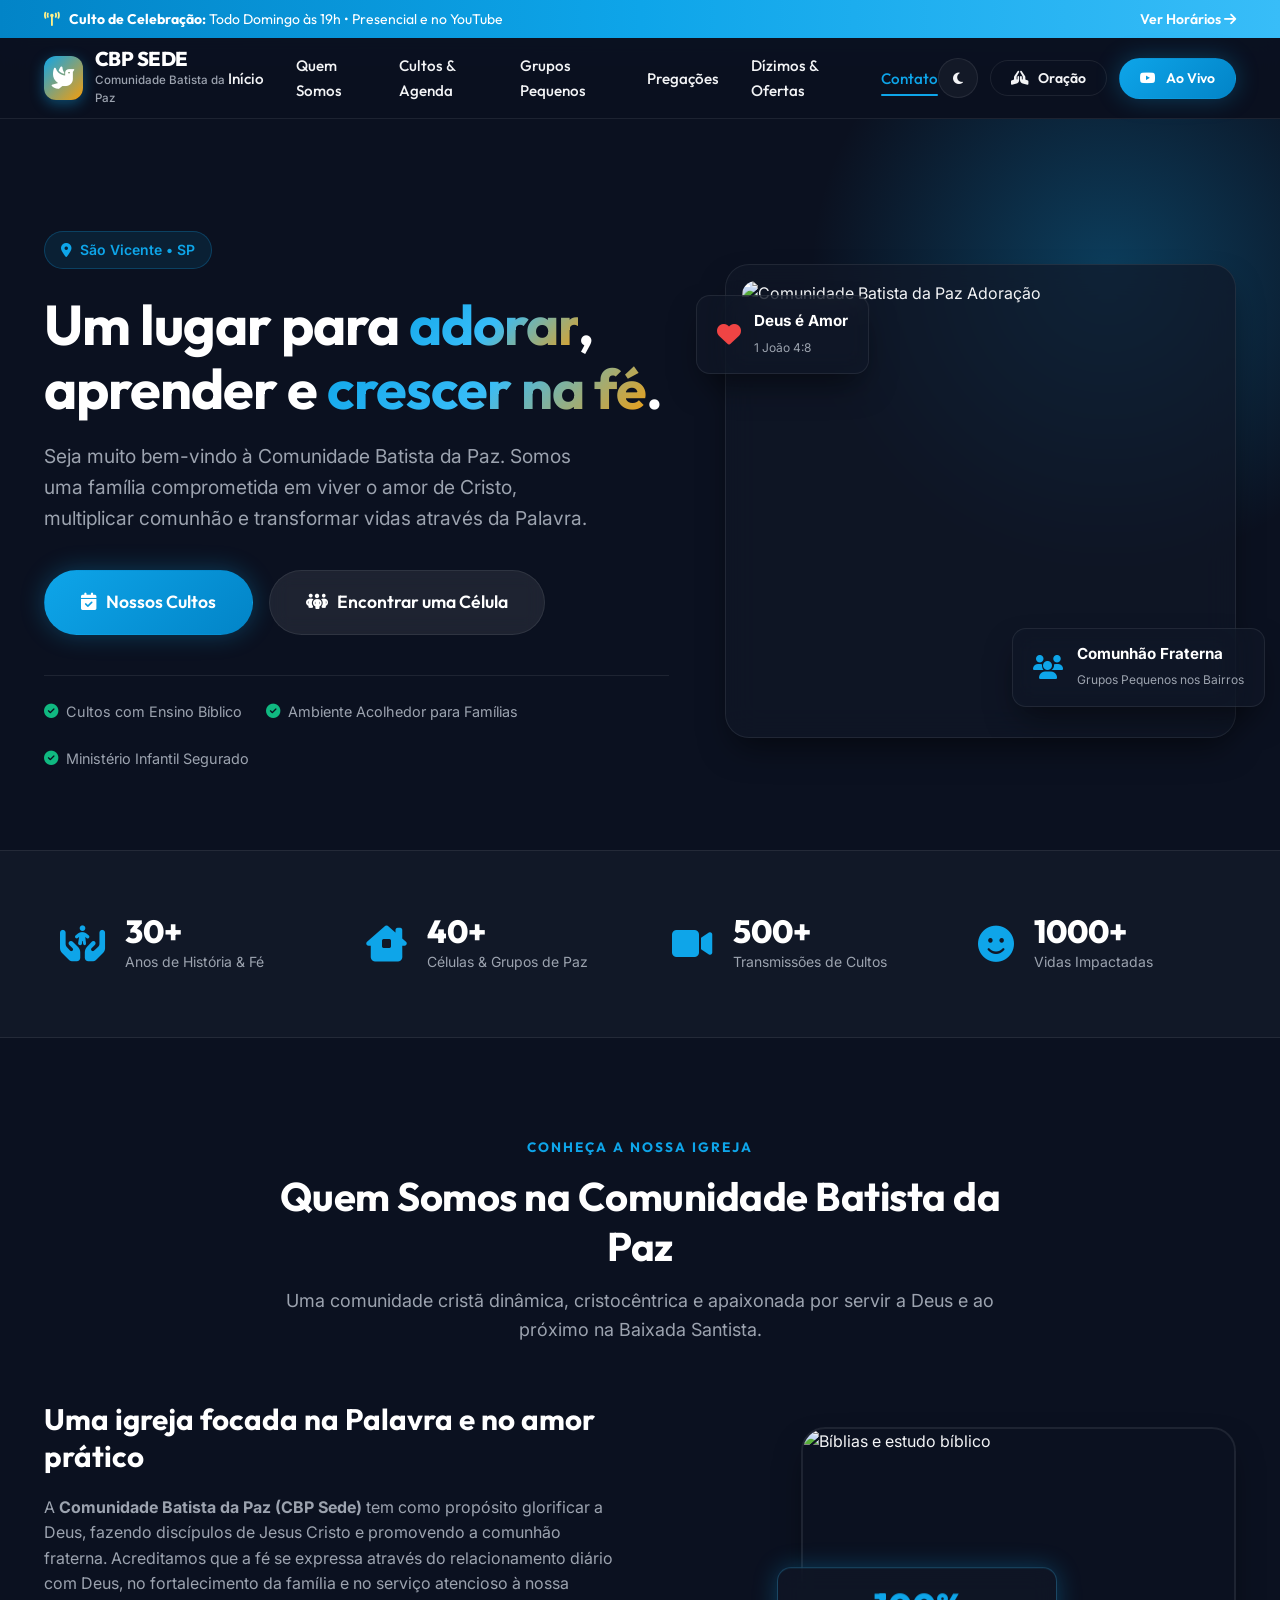
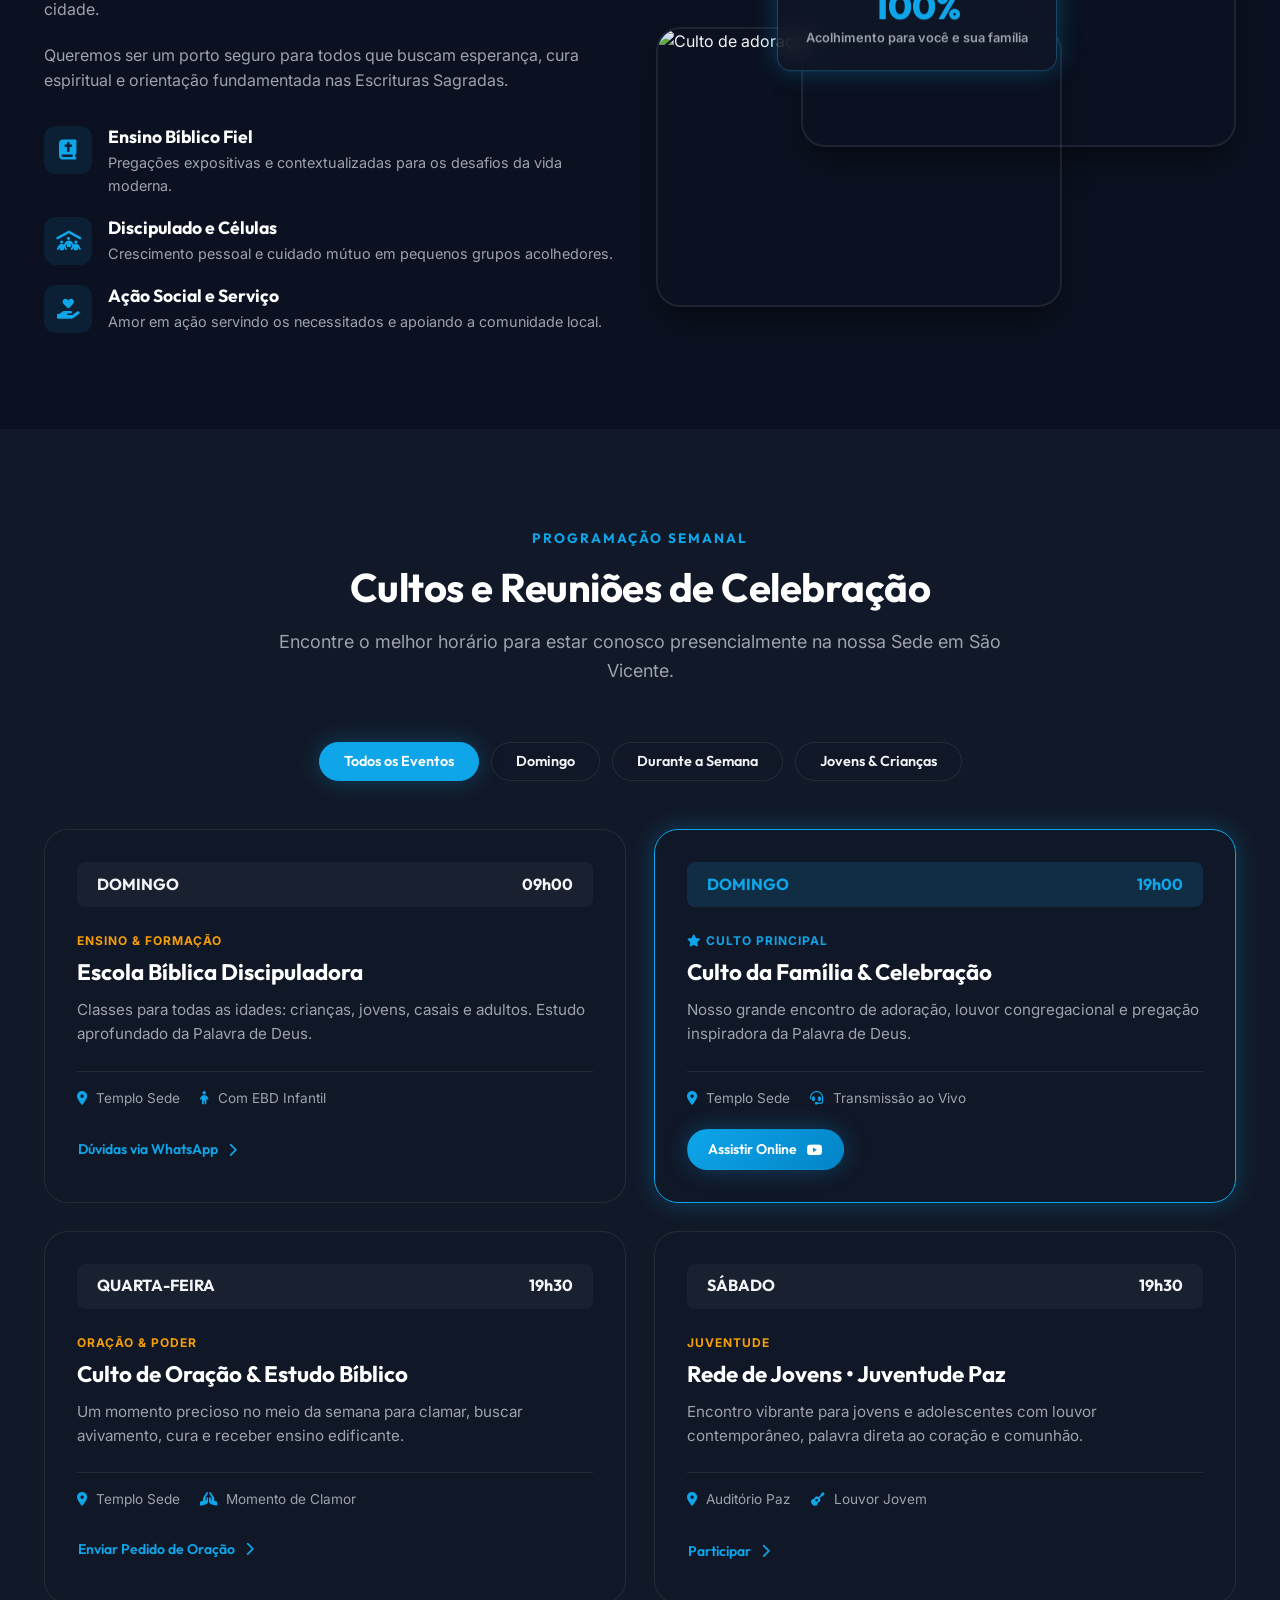
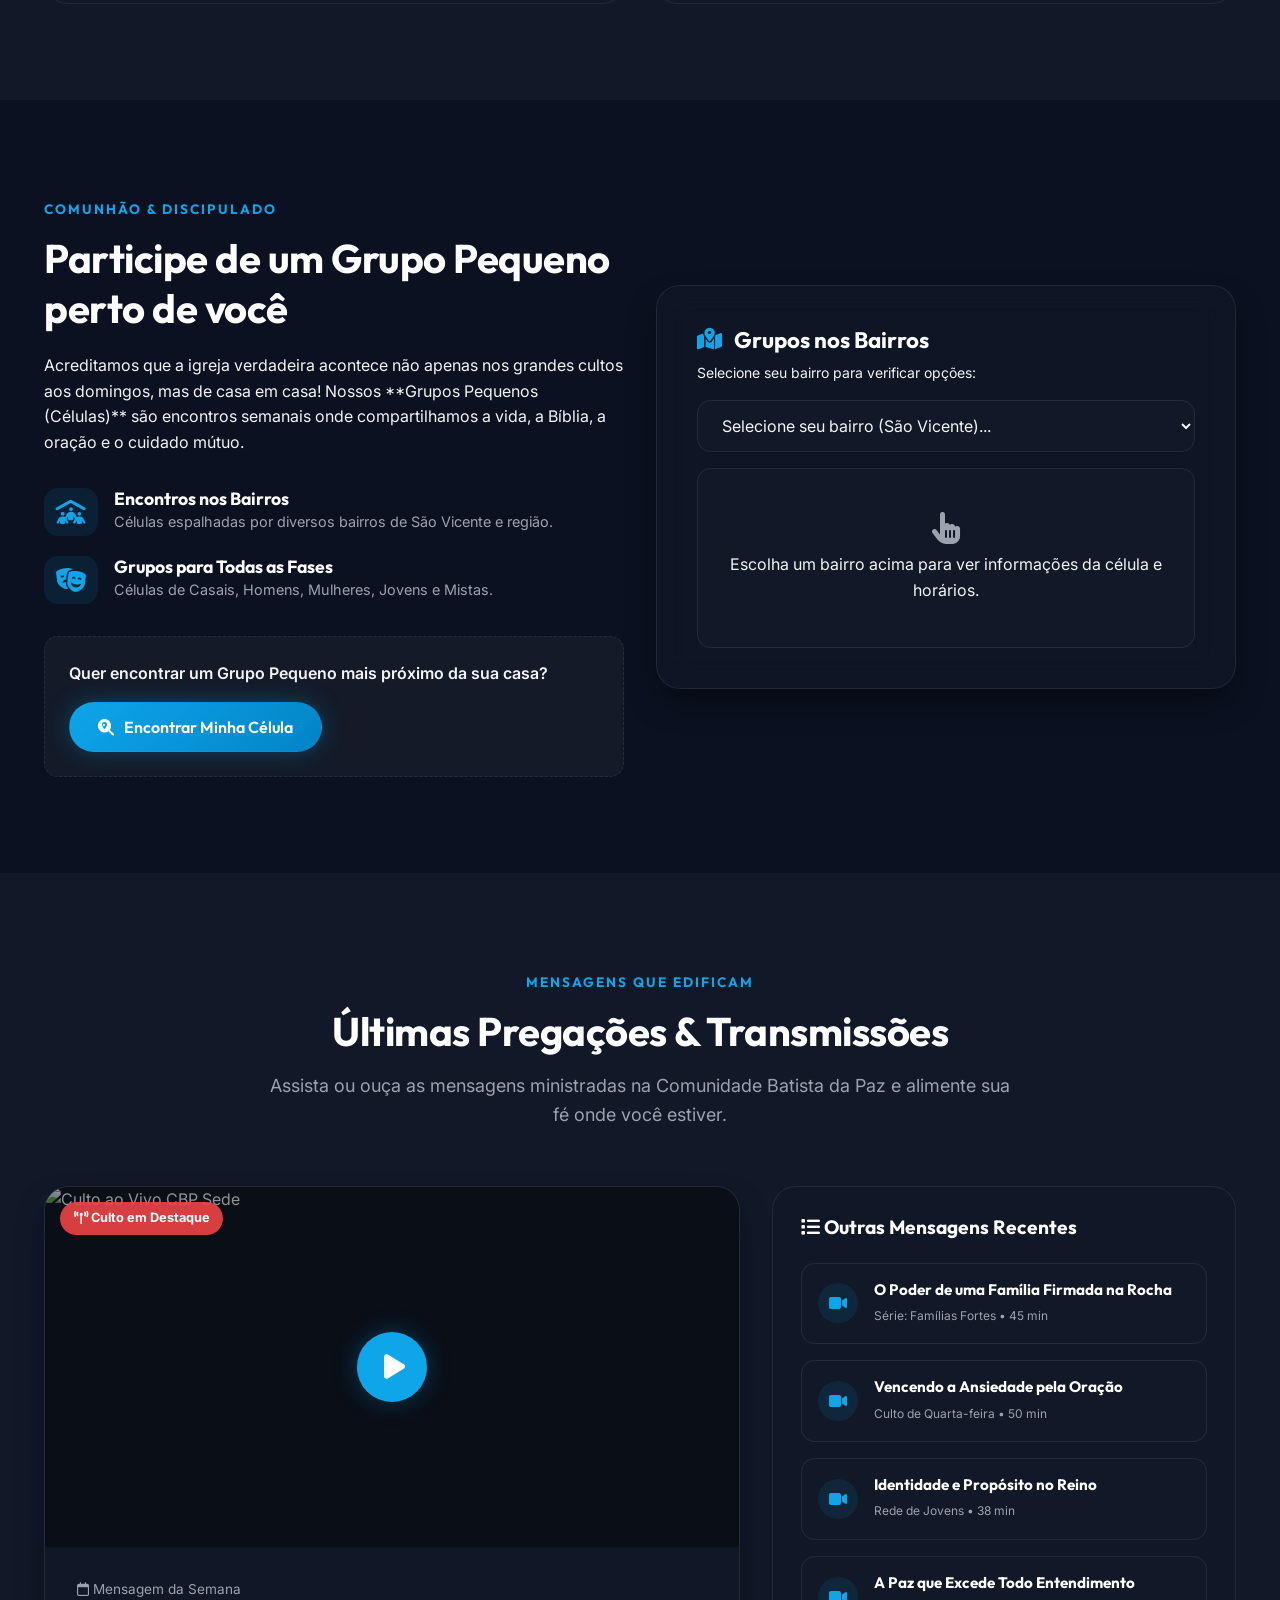
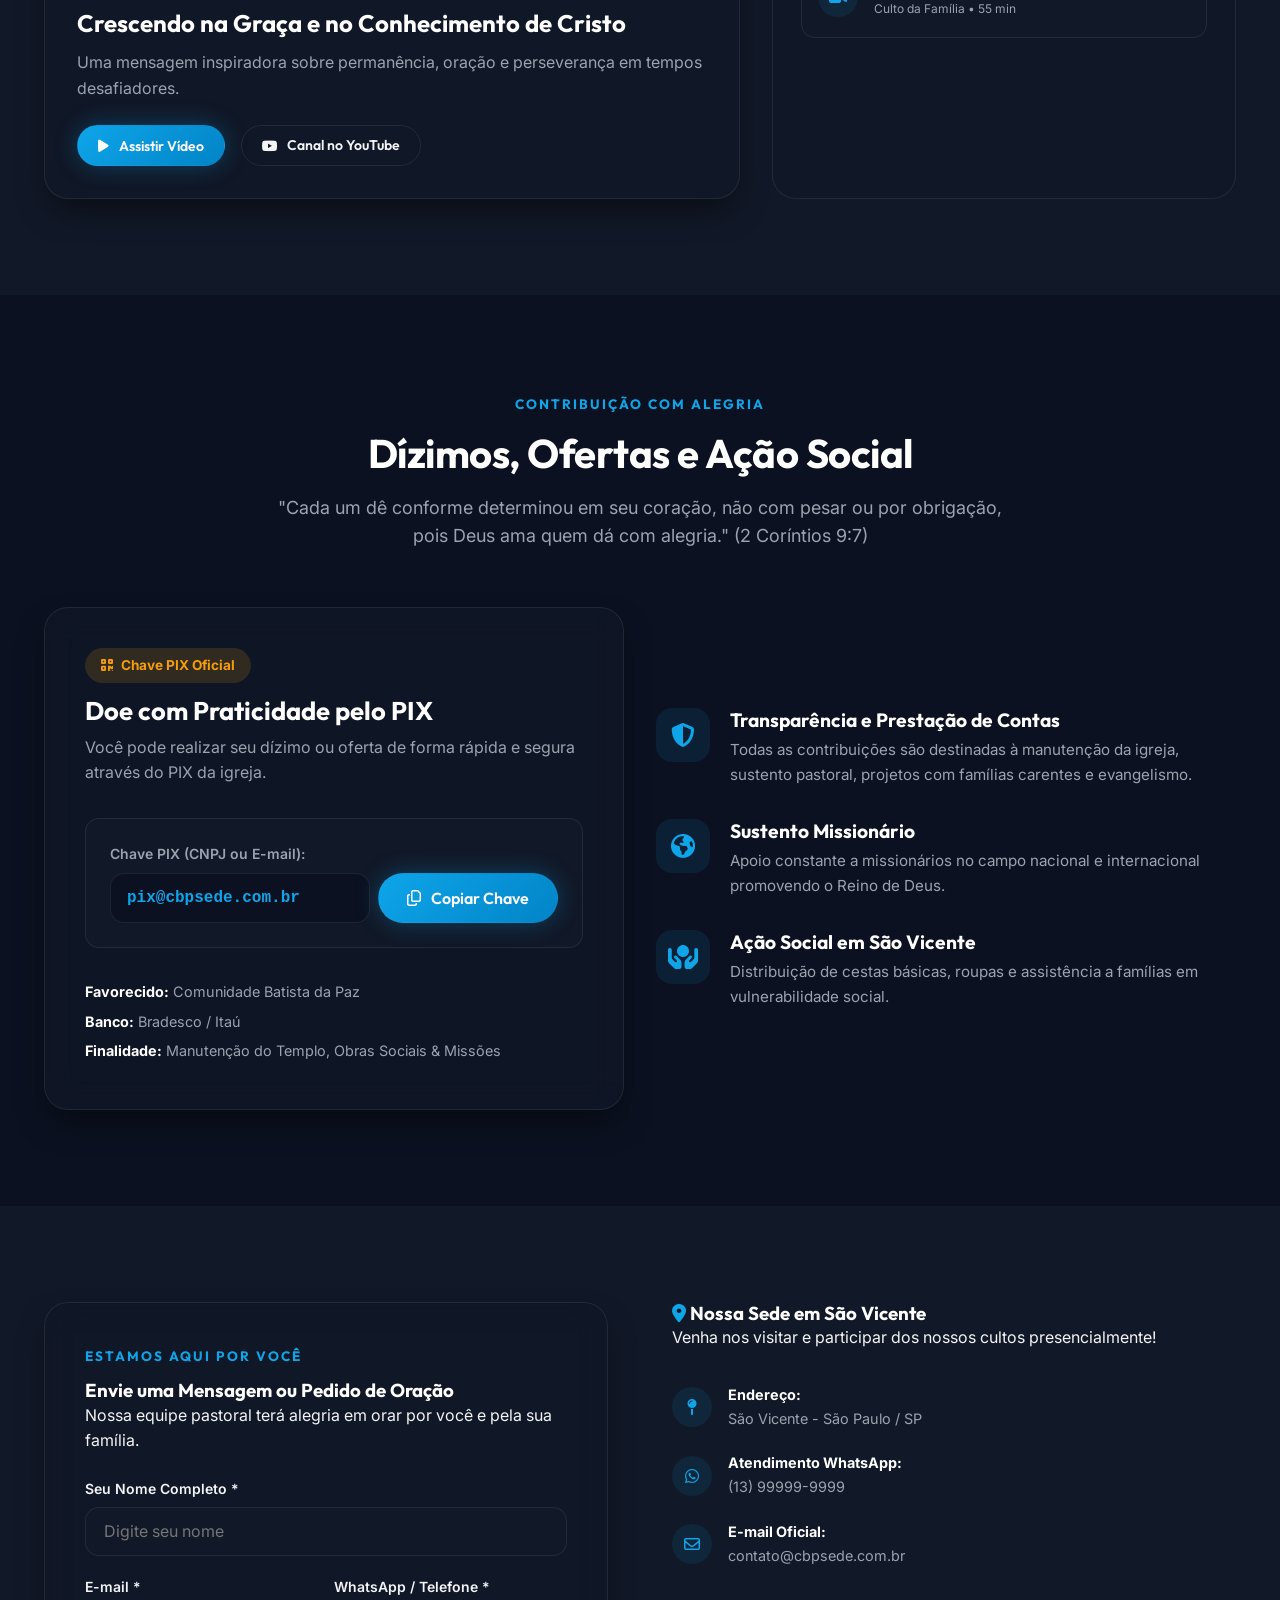
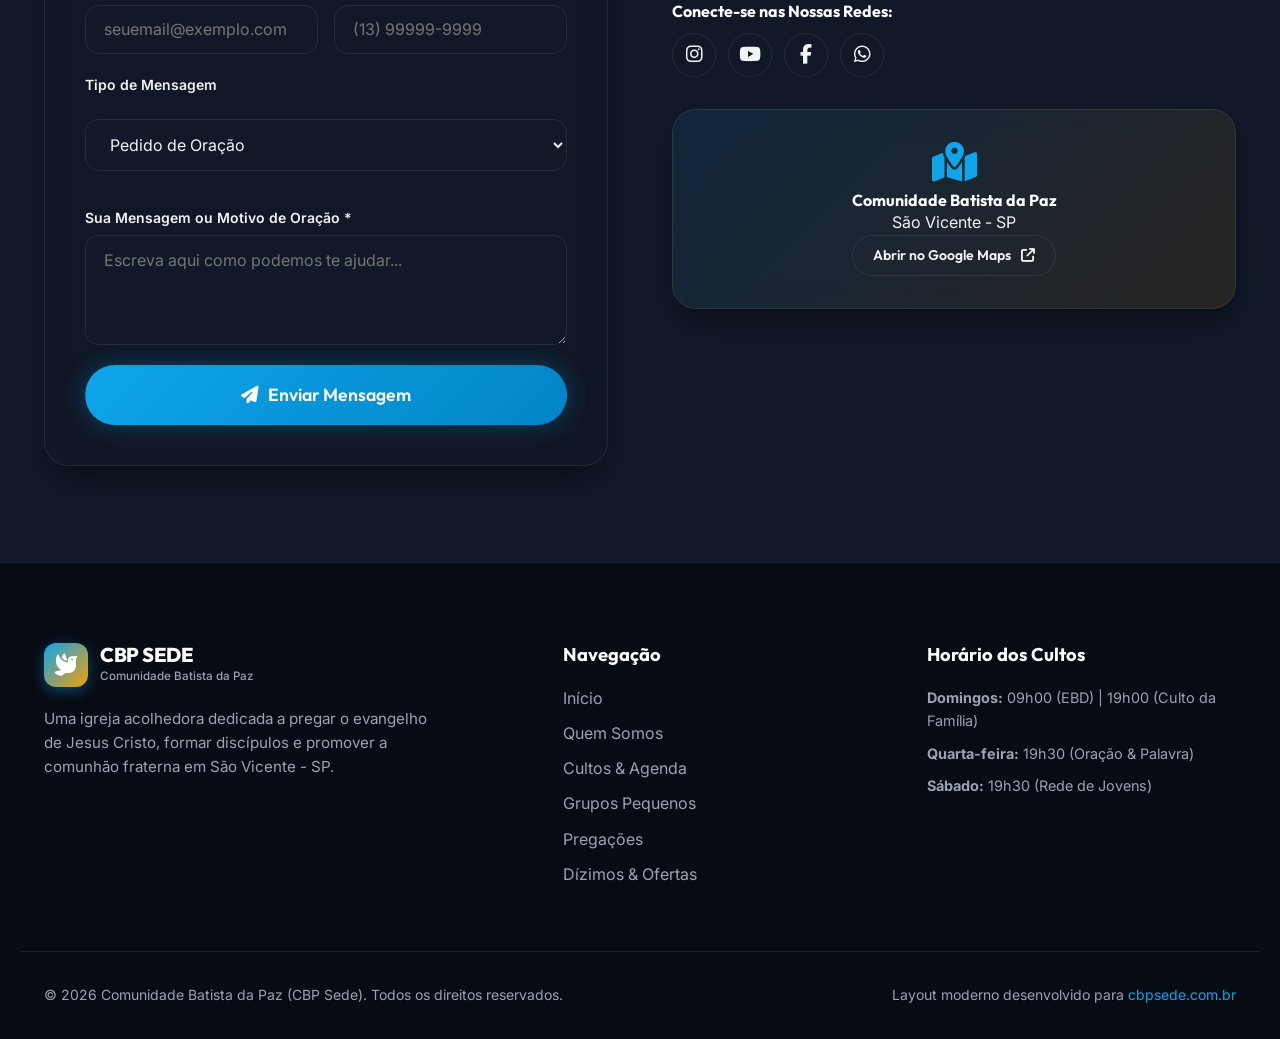
==== index.html @ 85c2ddc7 "Primeiro commit: site CBP Sede" ====
<!DOCTYPE html>
<html lang="pt-BR" data-theme="dark">
<head>
    <meta charset="UTF-8">
    <meta name="viewport" content="width=device-width, initial-scale=1.0">
    <title>Comunidade Batista da Paz - CBP Sede | São Vicente - SP</title>
    <meta name="description" content="Site oficial da Comunidade Batista da Paz (CBP Sede). Adoração, ensino bíblico, discipulado, grupos pequenos e comunhão cristã em São Vicente - SP.">
    <meta name="keywords" content="igreja, batista, comunidade batista da paz, cbp sede, sao vicente, fe, cultos, celulas, discipulado, oracao">
    <meta property="og:title" content="Comunidade Batista da Paz - CBP Sede">
    <meta property="og:description" content="Um lugar de fé, esperança e comunhão para toda a família em São Vicente - SP.">
    <meta property="og:type" content="website">
    <meta property="og:url" content="https://cbpsede.com.br">
    
    <!-- Google Fonts -->
    <link rel="preconnect" href="https://fonts.googleapis.com">
    <link rel="preconnect" href="https://fonts.gstatic.com" crossorigin>
    <link href="https://fonts.googleapis.com/css2?family=Inter:wght@300;400;500;600;700&family=Outfit:wght@400;500;600;700;800&display=swap" rel="stylesheet">
    
    <!-- FontAwesome / Phosphor Icons Icons CDN -->
    <link rel="stylesheet" href="https://cdnjs.cloudflare.com/ajax/libs/font-awesome/6.4.0/css/all.min.css">
    
    <!-- Custom CSS -->
    <link rel="stylesheet" href="styles.css">
</head>
<body>
    <!-- Top Alert Bar -->
    <div class="top-announcement">
        <div class="container announcement-content">
            <span><i class="fa-solid fa-tower-broadcast live-pulse"></i> <strong>Culto de Celebração:</strong> Todo Domingo às 19h • Presencial e no YouTube</span>
            <a href="#cultos" class="announcement-link">Ver Horários <i class="fa-solid fa-arrow-right"></i></a>
        </div>
    </div>

    <!-- Header & Navigation -->
    <header class="main-header" id="header">
        <div class="container navbar">
            <a href="#" class="brand-logo">
                <div class="logo-icon">
                    <i class="fa-solid fa-dove"></i>
                </div>
                <div class="logo-text">
                    <span class="logo-title">CBP SEDE</span>
                    <span class="logo-subtitle">Comunidade Batista da Paz</span>
                </div>
            </a>

            <nav class="nav-menu" id="nav-menu">
                <ul class="nav-list">
                    <li class="nav-item"><a href="#inicio" class="nav-link active">Início</a></li>
                    <li class="nav-item"><a href="#quem-somos" class="nav-link">Quem Somos</a></li>
                    <li class="nav-item"><a href="#cultos" class="nav-link">Cultos & Agenda</a></li>
                    <li class="nav-item"><a href="#grupos" class="nav-link">Grupos Pequenos</a></li>
                    <li class="nav-item"><a href="#pregacoes" class="nav-link">Pregações</a></li>
                    <li class="nav-item"><a href="#doacoes" class="nav-link">Dízimos & Ofertas</a></li>
                    <li class="nav-item"><a href="#contato" class="nav-link">Contato</a></li>
                </ul>
            </nav>

            <div class="header-actions">
                <button class="theme-toggle" id="theme-toggle" title="Alternar tema">
                    <i class="fa-solid fa-moon"></i>
                </button>
                <button class="btn btn-outline btn-sm" id="btn-oracao-header">
                    <i class="fa-solid fa-hands-praying"></i> Oração
                </button>
                <a href="https://www.youtube.com/@CBPSede" target="_blank" rel="noopener" class="btn btn-primary btn-sm">
                    <i class="fa-brands fa-youtube"></i> Ao Vivo
                </a>
                <button class="mobile-toggle" id="mobile-toggle" aria-label="Abrir Menu">
                    <i class="fa-solid fa-bars"></i>
                </button>
            </div>
        </div>
    </header>

    <!-- Hero Section -->
    <section class="hero" id="inicio">
        <div class="hero-bg-glow"></div>
        <div class="container hero-container">
            <div class="hero-content">
                <div class="badge">
                    <i class="fa-solid fa-location-dot"></i> São Vicente • SP
                </div>
                <h1 class="hero-title">
                    Um lugar para <span class="text-gradient">adorar</span>, aprender e <span class="text-gradient">crescer na fé</span>.
                </h1>
                <p class="hero-description">
                    Seja muito bem-vindo à Comunidade Batista da Paz. Somos uma família comprometida em viver o amor de Cristo, multiplicar comunhão e transformar vidas através da Palavra.
                </p>
                <div class="hero-buttons">
                    <a href="#cultos" class="btn btn-primary btn-lg">
                        <i class="fa-solid fa-calendar-check"></i> Nossos Cultos
                    </a>
                    <a href="#grupos" class="btn btn-glass btn-lg">
                        <i class="fa-solid fa-people-group"></i> Encontrar uma Célula
                    </a>
                </div>
                <div class="hero-features">
                    <div class="feature-item">
                        <i class="fa-solid fa-circle-check"></i>
                        <span>Cultos com Ensino Bíblico</span>
                    </div>
                    <div class="feature-item">
                        <i class="fa-solid fa-circle-check"></i>
                        <span>Ambiente Acolhedor para Famílias</span>
                    </div>
                    <div class="feature-item">
                        <i class="fa-solid fa-circle-check"></i>
                        <span>Ministério Infantil Segurado</span>
                    </div>
                </div>
            </div>

            <div class="hero-visual">
                <div class="glass-card main-visual-card">
                    <img src="https://images.unsplash.com/photo-1438232992991-995b7058bbb3?auto=format&fit=crop&w=1200&q=80" alt="Comunidade Batista da Paz Adoração" class="hero-img">
                    <div class="floating-badge badge-top">
                        <i class="fa-solid fa-heart text-danger"></i>
                        <div>
                            <strong>Deus é Amor</strong>
                            <small>1 João 4:8</small>
                        </div>
                    </div>
                    <div class="floating-badge badge-bottom">
                        <i class="fa-solid fa-users text-primary"></i>
                        <div>
                            <strong>Comunhão Fraterna</strong>
                            <small>Grupos Pequenos nos Bairros</small>
                        </div>
                    </div>
                </div>
            </div>
        </div>
    </section>

    <!-- Stats Counter Bar -->
    <section class="stats-section">
        <div class="container stats-grid">
            <div class="stat-card">
                <i class="fa-solid fa-hands-holding-child"></i>
                <div class="stat-info">
                    <h3 class="stat-number" data-target="30">30+</h3>
                    <p>Anos de História & Fé</p>
                </div>
            </div>
            <div class="stat-card">
                <i class="fa-solid fa-house-chimney-window"></i>
                <div class="stat-info">
                    <h3 class="stat-number" data-target="40">40+</h3>
                    <p>Células & Grupos de Paz</p>
                </div>
            </div>
            <div class="stat-card">
                <i class="fa-solid fa-video"></i>
                <div class="stat-info">
                    <h3 class="stat-number" data-target="500">500+</h3>
                    <p>Transmissões de Cultos</p>
                </div>
            </div>
            <div class="stat-card">
                <i class="fa-solid fa-face-smile"></i>
                <div class="stat-info">
                    <h3 class="stat-number" data-target="1000">1000+</h3>
                    <p>Vidas Impactadas</p>
                </div>
            </div>
        </div>
    </section>

    <!-- Quem Somos Section -->
    <section class="section" id="quem-somos">
        <div class="container">
            <div class="section-header center">
                <span class="section-subtitle">CONHEÇA A NOSSA IGREJA</span>
                <h2 class="section-title">Quem Somos na Comunidade Batista da Paz</h2>
                <p class="section-description">
                    Uma comunidade cristã dinâmica, cristocêntrica e apaixonada por servir a Deus e ao próximo na Baixada Santista.
                </p>
            </div>

            <div class="grid grid-2 quem-somos-content">
                <div class="qs-text-side">
                    <h3>Uma igreja focada na Palavra e no amor prático</h3>
                    <p>
                        A <strong>Comunidade Batista da Paz (CBP Sede)</strong> tem como propósito glorificar a Deus, fazendo discípulos de Jesus Cristo e promovendo a comunhão fraterna. Acreditamos que a fé se expressa através do relacionamento diário com Deus, no fortalecimento da família e no serviço atencioso à nossa cidade.
                    </p>
                    <p>
                        Queremos ser um porto seguro para todos que buscam esperança, cura espiritual e orientação fundamentada nas Escrituras Sagradas.
                    </p>
                    
                    <div class="values-list">
                        <div class="value-item">
                            <div class="value-icon"><i class="fa-solid fa-bible"></i></div>
                            <div>
                                <h4>Ensino Bíblico Fiel</h4>
                                <p>Pregações expositivas e contextualizadas para os desafios da vida moderna.</p>
                            </div>
                        </div>
                        <div class="value-item">
                            <div class="value-icon"><i class="fa-solid fa-people-roof"></i></div>
                            <div>
                                <h4>Discipulado e Células</h4>
                                <p>Crescimento pessoal e cuidado mútuo em pequenos grupos acolhedores.</p>
                            </div>
                        </div>
                        <div class="value-item">
                            <div class="value-icon"><i class="fa-solid fa-hand-holding-heart"></i></div>
                            <div>
                                <h4>Ação Social e Serviço</h4>
                                <p>Amor em ação servindo os necessitados e apoiando a comunidade local.</p>
                            </div>
                        </div>
                    </div>
                </div>

                <div class="qs-visual-side">
                    <div class="image-stack">
                        <img src="https://images.unsplash.com/photo-1510519138161-58446232f71b?auto=format&fit=crop&w=800&q=80" alt="Bíblias e estudo bíblico" class="stack-img img-1">
                        <img src="https://images.unsplash.com/photo-1544427920-c49ccfb85579?auto=format&fit=crop&w=800&q=80" alt="Culto de adoração" class="stack-img img-2">
                        <div class="experience-card">
                            <span class="exp-num">100%</span>
                            <span class="exp-text">Acolhimento para você e sua família</span>
                        </div>
                    </div>
                </div>
            </div>
        </div>
    </section>

    <!-- Cultos & Agenda Semanal -->
    <section class="section bg-alt" id="cultos">
        <div class="container">
            <div class="section-header center">
                <span class="section-subtitle">PROGRAMAÇÃO SEMANAL</span>
                <h2 class="section-title">Cultos e Reuniões de Celebração</h2>
                <p class="section-description">
                    Encontre o melhor horário para estar conosco presencialmente na nossa Sede em São Vicente.
                </p>
            </div>

            <!-- Schedule Tabs -->
            <div class="schedule-filters">
                <button class="filter-btn active" data-filter="todos">Todos os Eventos</button>
                <button class="filter-btn" data-filter="domingo">Domingo</button>
                <button class="filter-btn" data-filter="semana">Durante a Semana</button>
                <button class="filter-btn" data-filter="jovens">Jovens & Crianças</button>
            </div>

            <div class="schedule-grid">
                <!-- Culto Domingo Manhã -->
                <div class="schedule-card" data-category="domingo">
                    <div class="card-time-badge">
                        <span class="day">DOMINGO</span>
                        <span class="hour">09h00</span>
                    </div>
                    <div class="card-body">
                        <span class="card-tag">Ensino & Formação</span>
                        <h3>Escola Bíblica Discipuladora</h3>
                        <p>Classes para todas as idades: crianças, jovens, casais e adultos. Estudo aprofundado da Palavra de Deus.</p>
                        <div class="card-meta">
                            <span><i class="fa-solid fa-location-dot"></i> Templo Sede</span>
                            <span><i class="fa-solid fa-child"></i> Com EBD Infantil</span>
                        </div>
                    </div>
                    <div class="card-footer">
                        <a href="https://wa.me/5513999999999?text=Gostaria%20de%20saber%20mais%20sobre%20a%20EBD" target="_blank" class="btn btn-sm btn-ghost">Dúvidas via WhatsApp <i class="fa-solid fa-chevron-right"></i></a>
                    </div>
                </div>

                <!-- Culto Domingo Noite -->
                <div class="schedule-card featured" data-category="domingo">
                    <div class="card-time-badge primary-badge">
                        <span class="day">DOMINGO</span>
                        <span class="hour">19h00</span>
                    </div>
                    <div class="card-body">
                        <span class="card-tag tag-featured"><i class="fa-solid fa-star"></i> Culto Principal</span>
                        <h3>Culto da Família & Celebração</h3>
                        <p>Nosso grande encontro de adoração, louvor congregacional e pregação inspiradora da Palavra de Deus.</p>
                        <div class="card-meta">
                            <span><i class="fa-solid fa-location-dot"></i> Templo Sede</span>
                            <span><i class="fa-solid fa-headset"></i> Transmissão ao Vivo</span>
                        </div>
                    </div>
                    <div class="card-footer">
                        <a href="https://www.youtube.com/@CBPSede" target="_blank" class="btn btn-sm btn-primary">Assistir Online <i class="fa-brands fa-youtube"></i></a>
                    </div>
                </div>

                <!-- Culto de Oração (Quarta) -->
                <div class="schedule-card" data-category="semana">
                    <div class="card-time-badge">
                        <span class="day">QUARTA-FEIRA</span>
                        <span class="hour">19h30</span>
                    </div>
                    <div class="card-body">
                        <span class="card-tag">Oração & Poder</span>
                        <h3>Culto de Oração & Estudo Bíblico</h3>
                        <p>Um momento precioso no meio da semana para clamar, buscar avivamento, cura e receber ensino edificante.</p>
                        <div class="card-meta">
                            <span><i class="fa-solid fa-location-dot"></i> Templo Sede</span>
                            <span><i class="fa-solid fa-hands-praying"></i> Momento de Clamor</span>
                        </div>
                    </div>
                    <div class="card-footer">
                        <button class="btn btn-sm btn-ghost btn-pedido-oracao">Enviar Pedido de Oração <i class="fa-solid fa-chevron-right"></i></button>
                    </div>
                </div>

                <!-- Rede de Jovens (Sábado) -->
                <div class="schedule-card" data-category="jovens">
                    <div class="card-time-badge">
                        <span class="day">SÁBADO</span>
                        <span class="hour">19h30</span>
                    </div>
                    <div class="card-body">
                        <span class="card-tag">Juventude</span>
                        <h3>Rede de Jovens • Juventude Paz</h3>
                        <p>Encontro vibrante para jovens e adolescentes com louvor contemporâneo, palavra direta ao coração e comunhão.</p>
                        <div class="card-meta">
                            <span><i class="fa-solid fa-location-dot"></i> Auditório Paz</span>
                            <span><i class="fa-solid fa-guitar"></i> Louvor Jovem</span>
                        </div>
                    </div>
                    <div class="card-footer">
                        <a href="#contato" class="btn btn-sm btn-ghost">Participar <i class="fa-solid fa-chevron-right"></i></a>
                    </div>
                </div>
            </div>
        </div>
    </section>

    <!-- Grupos Pequenos / Células -->
    <section class="section" id="grupos">
        <div class="container">
            <div class="grid grid-2 align-center">
                <div class="gp-info">
                    <span class="section-subtitle">COMUNHÃO & DISCIPULADO</span>
                    <h2 class="section-title">Participe de um Grupo Pequeno perto de você</h2>
                    <p>
                        Acreditamos que a igreja verdadeira acontece não apenas nos grandes cultos aos domingos, mas de casa em casa! Nossos **Grupos Pequenos (Células)** são encontros semanais onde compartilhamos a vida, a Bíblia, a oração e o cuidado mútuo.
                    </p>

                    <div class="gp-features">
                        <div class="gp-feat-item">
                            <i class="fa-solid fa-people-roof"></i>
                            <div>
                                <h4>Encontros nos Bairros</h4>
                                <p>Células espalhadas por diversos bairros de São Vicente e região.</p>
                            </div>
                        </div>
                        <div class="gp-feat-item">
                            <i class="fa-solid fa-masks-theater"></i>
                            <div>
                                <h4>Grupos para Todas as Fases</h4>
                                <p>Células de Casais, Homens, Mulheres, Jovens e Mistas.</p>
                            </div>
                        </div>
                    </div>

                    <div class="gp-cta-box">
                        <p>Quer encontrar um Grupo Pequeno mais próximo da sua casa?</p>
                        <button class="btn btn-primary" id="btn-buscar-celula">
                            <i class="fa-solid fa-magnifying-glass-location"></i> Encontrar Minha Célula
                        </button>
                    </div>
                </div>

                <div class="gp-visual">
                    <div class="glass-card gp-card-interactive">
                        <h3><i class="fa-solid fa-map-location-dot text-primary"></i> Grupos nos Bairros</h3>
                        <p class="text-sm">Selecione seu bairro para verificar opções:</p>

                        <div class="bairro-selector">
                            <select id="select-bairro" class="custom-select">
                                <option value="">Selecione seu bairro (São Vicente)...</option>
                                <option value="centro">Centro - São Vicente</option>
                                <option value="pq-bandeiras">Parque das Bandeiras</option>
                                <option value="cid-nautica">Cidade Náutica</option>
                                <option value="japai">Japuí</option>
                                <option value="humaita">Humaitá / Area Continental</option>
                                <option value="boa-vista">Boa Vista / Gonzaguinha</option>
                            </select>
                        </div>

                        <div class="celula-result-box" id="celula-result">
                            <div class="empty-state">
                                <i class="fa-solid fa-hand-pointer text-muted"></i>
                                <p>Escolha um bairro acima para ver informações da célula e horários.</p>
                            </div>
                        </div>
                    </div>
                </div>
            </div>
        </div>
    </section>

    <!-- Pregações & Transmissões (Media Player Section) -->
    <section class="section bg-alt" id="pregacoes">
        <div class="container">
            <div class="section-header center">
                <span class="section-subtitle">MENSAGENS QUE EDIFICAM</span>
                <h2 class="section-title">Últimas Pregações & Transmissões</h2>
                <p class="section-description">
                    Assista ou ouça as mensagens ministradas na Comunidade Batista da Paz e alimente sua fé onde você estiver.
                </p>
            </div>

            <div class="media-player-grid">
                <!-- Featured Video Banner -->
                <div class="video-featured-card">
                    <div class="video-thumbnail-wrap">
                        <img src="https://images.unsplash.com/photo-1464373849006-1c4fcb1e0d72?auto=format&fit=crop&w=1200&q=80" alt="Culto ao Vivo CBP Sede" class="video-thumb">
                        <div class="play-overlay btn-play-featured" data-video-id="dQw4w9WgXcQ">
                            <div class="play-icon"><i class="fa-solid fa-play"></i></div>
                        </div>
                        <span class="badge-live-tag"><i class="fa-solid fa-tower-broadcast"></i> Culto em Destaque</span>
                    </div>
                    <div class="video-details">
                        <span class="sermon-date"><i class="fa-regular fa-calendar"></i> Mensagem da Semana</span>
                        <h3>Crescendo na Graça e no Conhecimento de Cristo</h3>
                        <p>Uma mensagem inspiradora sobre permanência, oração e perseverança em tempos desafiadores.</p>
                        <div class="video-actions">
                            <button class="btn btn-primary btn-sm btn-play-featured"><i class="fa-solid fa-play"></i> Assistir Vídeo</button>
                            <a href="https://www.youtube.com/@CBPSede" target="_blank" class="btn btn-outline btn-sm"><i class="fa-brands fa-youtube"></i> Canal no YouTube</a>
                        </div>
                    </div>
                </div>

                <!-- Sermon List Sidebar -->
                <div class="sermons-list-sidebar">
                    <h4><i class="fa-solid fa-list"></i> Outras Mensagens Recentes</h4>
                    
                    <div class="sermon-item">
                        <div class="sermon-icon"><i class="fa-solid fa-video"></i></div>
                        <div class="sermon-info">
                            <h5>O Poder de uma Família Firmada na Rocha</h5>
                            <span>Série: Famílias Fortes • 45 min</span>
                        </div>
                    </div>

                    <div class="sermon-item">
                        <div class="sermon-icon"><i class="fa-solid fa-video"></i></div>
                        <div class="sermon-info">
                            <h5>Vencendo a Ansiedade pela Oração</h5>
                            <span>Culto de Quarta-feira • 50 min</span>
                        </div>
                    </div>

                    <div class="sermon-item">
                        <div class="sermon-icon"><i class="fa-solid fa-video"></i></div>
                        <div class="sermon-info">
                            <h5>Identidade e Propósito no Reino</h5>
                            <span>Rede de Jovens • 38 min</span>
                        </div>
                    </div>

                    <div class="sermon-item">
                        <div class="sermon-icon"><i class="fa-solid fa-video"></i></div>
                        <div class="sermon-info">
                            <h5>A Paz que Excede Todo Entendimento</h5>
                            <span>Culto da Família • 55 min</span>
                        </div>
                    </div>
                </div>
            </div>
        </div>
    </section>

    <!-- Dízimos & Ofertas / PIX Section -->
    <section class="section" id="doacoes">
        <div class="container">
            <div class="section-header center">
                <span class="section-subtitle">CONTRIBUIÇÃO COM ALEGRIA</span>
                <h2 class="section-title">Dízimos, Ofertas e Ação Social</h2>
                <p class="section-description">
                    "Cada um dê conforme determinou em seu coração, não com pesar ou por obrigação, pois Deus ama quem dá com alegria." (2 Coríntios 9:7)
                </p>
            </div>

            <div class="grid grid-2 align-center pix-grid">
                <div class="pix-card glass-card">
                    <div class="pix-header">
                        <div class="pix-badge"><i class="fa-solid fa-qrcode"></i> Chave PIX Oficial</div>
                        <h3>Doe com Praticidade pelo PIX</h3>
                        <p>Você pode realizar seu dízimo ou oferta de forma rápida e segura através do PIX da igreja.</p>
                    </div>

                    <div class="pix-box">
                        <div class="pix-key-wrapper">
                            <span class="pix-label">Chave PIX (CNPJ ou E-mail):</span>
                            <div class="pix-input-group">
                                <input type="text" id="pix-key-input" value="pix@cbpsede.com.br" readonly>
                                <button class="btn btn-primary" id="btn-copy-pix">
                                    <i class="fa-regular fa-copy"></i> Copiar Chave
                                </button>
                            </div>
                        </div>
                        <div class="copy-alert" id="copy-toast">
                            <i class="fa-solid fa-check-circle"></i> Chave PIX copiada com sucesso!
                        </div>
                    </div>

                    <div class="pix-bank-info">
                        <div class="bank-detail">
                            <strong>Favorecido:</strong> Comunidade Batista da Paz
                        </div>
                        <div class="bank-detail">
                            <strong>Banco:</strong> Bradesco / Itaú
                        </div>
                        <div class="bank-detail">
                            <strong>Finalidade:</strong> Manutenção do Templo, Obras Sociais & Missões
                        </div>
                    </div>
                </div>

                <div class="pix-features-side">
                    <div class="feature-box-icon">
                        <div class="f-icon"><i class="fa-solid fa-shield-halved"></i></div>
                        <div>
                            <h4>Transparência e Prestação de Contas</h4>
                            <p>Todas as contribuições são destinadas à manutenção da igreja, sustento pastoral, projetos com famílias carentes e evangelismo.</p>
                        </div>
                    </div>

                    <div class="feature-box-icon">
                        <div class="f-icon"><i class="fa-solid fa-earth-americas"></i></div>
                        <div>
                            <h4>Sustento Missionário</h4>
                            <p>Apoio constante a missionários no campo nacional e internacional promovendo o Reino de Deus.</p>
                        </div>
                    </div>

                    <div class="feature-box-icon">
                        <div class="f-icon"><i class="fa-solid fa-hands-holding-circle"></i></div>
                        <div>
                            <h4>Ação Social em São Vicente</h4>
                            <p>Distribuição de cestas básicas, roupas e assistência a famílias em vulnerabilidade social.</p>
                        </div>
                    </div>
                </div>
            </div>
        </div>
    </section>

    <!-- Contato & Pedido de Oração -->
    <section class="section bg-alt" id="contato">
        <div class="container">
            <div class="grid grid-2 gap-xl">
                <!-- Form Pedido de Oração / Contato -->
                <div class="contact-form-card glass-card">
                    <div class="form-header">
                        <span class="section-subtitle">ESTAMOS AQUI POR VOCÊ</span>
                        <h3>Envie uma Mensagem ou Pedido de Oração</h3>
                        <p>Nossa equipe pastoral terá alegria em orar por você e pela sua família.</p>
                    </div>

                    <form id="prayer-contact-form" class="custom-form">
                        <div class="form-group">
                            <label for="input-name">Seu Nome Completo *</label>
                            <input type="text" id="input-name" required placeholder="Digite seu nome">
                        </div>

                        <div class="grid grid-2 gap-sm">
                            <div class="form-group">
                                <label for="input-email">E-mail *</label>
                                <input type="email" id="input-email" required placeholder="seuemail@exemplo.com">
                            </div>
                            <div class="form-group">
                                <label for="input-phone">WhatsApp / Telefone *</label>
                                <input type="tel" id="input-phone" required placeholder="(13) 99999-9999">
                            </div>
                        </div>

                        <div class="form-group">
                            <label for="input-type">Tipo de Mensagem</label>
                            <select id="input-type" class="custom-select">
                                <option value="oracao">Pedido de Oração</option>
                                <option value="visita">Desejo uma Visita Pastoral</option>
                                <option value="celula">Quero entrar em uma Célula</option>
                                <option value="batismo">Informações sobre Batismo</option>
                                <option value="outro">Outro assunto</option>
                            </select>
                        </div>

                        <div class="form-group">
                            <label for="input-message">Sua Mensagem ou Motivo de Oração *</label>
                            <textarea id="input-message" rows="4" required placeholder="Escreva aqui como podemos te ajudar..."></textarea>
                        </div>

                        <button type="submit" class="btn btn-primary btn-block btn-lg">
                            <i class="fa-solid fa-paper-plane"></i> Enviar Mensagem
                        </button>
                        
                        <div id="form-feedback" class="form-feedback"></div>
                    </form>
                </div>

                <!-- Info e Localização -->
                <div class="contact-info-side">
                    <div class="info-card">
                        <h3><i class="fa-solid fa-location-dot text-primary"></i> Nossa Sede em São Vicente</h3>
                        <p>Venha nos visitar e participar dos nossos cultos presencialmente!</p>

                        <div class="contact-details-list">
                            <div class="c-detail">
                                <i class="fa-solid fa-map-pin"></i>
                                <div>
                                    <strong>Endereço:</strong>
                                    <span>São Vicente - São Paulo / SP</span>
                                </div>
                            </div>

                            <div class="c-detail">
                                <i class="fa-brands fa-whatsapp"></i>
                                <div>
                                    <strong>Atendimento WhatsApp:</strong>
                                    <span>(13) 99999-9999</span>
                                </div>
                            </div>

                            <div class="c-detail">
                                <i class="fa-regular fa-envelope"></i>
                                <div>
                                    <strong>E-mail Oficial:</strong>
                                    <span>contato@cbpsede.com.br</span>
                                </div>
                            </div>
                        </div>

                        <div class="social-links-box">
                            <h4>Conecte-se nas Nossas Redes:</h4>
                            <div class="social-icons">
                                <a href="https://www.instagram me/" target="_blank" class="social-btn instagram" title="Instagram"><i class="fa-brands fa-instagram"></i></a>
                                <a href="https://www.youtube.com/@CBPSede" target="_blank" class="social-btn youtube" title="YouTube"><i class="fa-brands fa-youtube"></i></a>
                                <a href="https://facebook.com/" target="_blank" class="social-btn facebook" title="Facebook"><i class="fa-brands fa-facebook-f"></i></a>
                                <a href="https://wa.me/5513999999999" target="_blank" class="social-btn whatsapp" title="WhatsApp"><i class="fa-brands fa-whatsapp"></i></a>
                            </div>
                        </div>

                        <div class="map-placeholder glass-card">
                            <div class="map-overlay-content">
                                <i class="fa-solid fa-map-location-dot map-icon-big"></i>
                                <h4>Comunidade Batista da Paz</h4>
                                <p>São Vicente - SP</p>
                                <a href="https://maps.google.com" target="_blank" class="btn btn-outline btn-sm">Abrir no Google Maps <i class="fa-solid fa-arrow-up-right-from-square"></i></a>
                            </div>
                        </div>
                    </div>
                </div>
            </div>
        </div>
    </section>

    <!-- Footer -->
    <footer class="footer">
        <div class="container footer-content">
            <div class="footer-brand">
                <div class="brand-logo">
                    <div class="logo-icon">
                        <i class="fa-solid fa-dove"></i>
                    </div>
                    <div class="logo-text">
                        <span class="logo-title">CBP SEDE</span>
                        <span class="logo-subtitle">Comunidade Batista da Paz</span>
                    </div>
                </div>
                <p>Uma igreja acolhedora dedicada a pregar o evangelho de Jesus Cristo, formar discípulos e promover a comunhão fraterna em São Vicente - SP.</p>
            </div>

            <div class="footer-links">
                <h4>Navegação</h4>
                <ul>
                    <li><a href="#inicio">Início</a></li>
                    <li><a href="#quem-somos">Quem Somos</a></li>
                    <li><a href="#cultos">Cultos & Agenda</a></li>
                    <li><a href="#grupos">Grupos Pequenos</a></li>
                    <li><a href="#pregacoes">Pregações</a></li>
                    <li><a href="#doacoes">Dízimos & Ofertas</a></li>
                </ul>
            </div>

            <div class="footer-schedule">
                <h4>Horário dos Cultos</h4>
                <p><strong>Domingos:</strong> 09h00 (EBD) | 19h00 (Culto da Família)</p>
                <p><strong>Quarta-feira:</strong> 19h30 (Oração & Palavra)</p>
                <p><strong>Sábado:</strong> 19h30 (Rede de Jovens)</p>
            </div>
        </div>

        <div class="footer-bottom container">
            <p>&copy; 2026 Comunidade Batista da Paz (CBP Sede). Todos os direitos reservados.</p>
            <p>Layout moderno desenvolvido para <a href="https://cbpsede.com.br" target="_blank">cbpsede.com.br</a></p>
        </div>
    </footer>

    <!-- Video Modal -->
    <div class="modal" id="video-modal">
        <div class="modal-overlay" id="modal-overlay"></div>
        <div class="modal-content video-modal-content">
            <button class="modal-close" id="modal-close"><i class="fa-solid fa-xmark"></i></button>
            <div class="video-responsive">
                <iframe id="youtube-iframe" src="" title="Transmissão CBP Sede" frameborder="0" allow="accelerometer; autoplay; clipboard-write; encrypted-media; gyroscope; picture-in-picture" allowfullscreen></iframe>
            </div>
        </div>
    </div>

    <!-- Custom JavaScript -->
    <script src="app.js"></script>
</body>
</html>
---- styles.css ----
/* ==========================================
   Comunidade Batista da Paz (CBP Sede)
   Modern Design System & Responsive Styles
   ========================================== */

/* --- CSS Variables & Tokens --- */
:root {
    /* Color Palette (Dark Theme Default) */
    --bg-main: #0B1120;
    --bg-alt: #111827;
    --bg-card: rgba(17, 24, 39, 0.7);
    --bg-card-hover: rgba(31, 41, 55, 0.8);
    --bg-glass: rgba(255, 255, 255, 0.04);
    --border-color: rgba(255, 255, 255, 0.08);
    --border-hover: rgba(56, 189, 248, 0.3);
    
    --text-main: #F3F4F6;
    --text-muted: #9CA3AF;
    --text-heading: #FFFFFF;
    
    --primary: #0EA5E9; /* Electric Cyan */
    --primary-hover: #0284C7;
    --primary-glow: rgba(14, 165, 233, 0.3);
    
    --accent: #F59E0B; /* Golden Warmth */
    --accent-hover: #D97706;
    
    --danger: #EF4444;
    --success: #10B981;
    
    /* Typography */
    --font-heading: 'Outfit', sans-serif;
    --font-body: 'Inter', sans-serif;
    
    /* Effects & Shadows */
    --shadow-sm: 0 2px 8px rgba(0, 0, 0, 0.2);
    --shadow-lg: 0 16px 32px -8px rgba(0, 0, 0, 0.5);
    --shadow-glow: 0 0 25px var(--primary-glow);
    --backdrop-blur: blur(16px);
    
    --radius-sm: 8px;
    --radius-md: 14px;
    --radius-lg: 24px;
    --radius-full: 9999px;

    --transition: all 0.3s cubic-bezier(0.4, 0, 0.2, 1);
}

/* Light Theme Variables */
[data-theme="light"] {
    --bg-main: #F8FAFC;
    --bg-alt: #F1F5F9;
    --bg-card: rgba(255, 255, 255, 0.85);
    --bg-card-hover: #FFFFFF;
    --bg-glass: rgba(0, 0, 0, 0.02);
    --border-color: rgba(0, 0, 0, 0.08);
    --border-hover: rgba(14, 165, 233, 0.4);
    
    --text-main: #334155;
    --text-muted: #64748B;
    --text-heading: #0F172A;
    
    --shadow-lg: 0 16px 32px -8px rgba(15, 23, 42, 0.1);
    --shadow-glow: 0 0 20px rgba(14, 165, 233, 0.2);
}

/* --- Base & Reset --- */
*, *::before, *::after {
    margin: 0;
    padding: 0;
    box-sizing: border-box;
}

html {
    scroll-behavior: smooth;
    font-size: 16px;
}

body {
    font-family: var(--font-body);
    background-color: var(--bg-main);
    color: var(--text-main);
    line-height: 1.6;
    overflow-x: hidden;
    transition: background-color 0.4s ease, color 0.4s ease;
}

h1, h2, h3, h4, h5, h6 {
    font-family: var(--font-heading);
    color: var(--text-heading);
    line-height: 1.25;
    font-weight: 700;
}

a {
    color: var(--primary);
    text-decoration: none;
    transition: var(--transition);
}

a:hover {
    color: var(--primary-hover);
}

ul {
    list-style: none;
}

img {
    max-width: 100%;
    height: auto;
    display: block;
}

/* --- Layout Helpers --- */
.container {
    width: 100%;
    max-width: 1240px;
    margin: 0 auto;
    padding: 0 1.5rem;
}

.section {
    padding: 6rem 0;
    position: relative;
}

.bg-alt {
    background-color: var(--bg-alt);
}

.grid {
    display: grid;
    gap: 2rem;
}

.grid-2 {
    grid-template-columns: repeat(2, 1fr);
}

.grid-3 {
    grid-template-columns: repeat(3, 1fr);
}

.grid-4 {
    grid-template-columns: repeat(4, 1fr);
}

.align-center {
    align-items: center;
}

.gap-sm { gap: 1rem; }
.gap-lg { gap: 3rem; }
.gap-xl { gap: 4rem; }

.text-gradient {
    background: linear-gradient(135deg, var(--primary) 0%, #38BDF8 50%, var(--accent) 100%);
    -webkit-background-clip: text;
    -webkit-text-fill-color: transparent;
}

.text-primary { color: var(--primary); }
.text-danger { color: var(--danger); }
.text-muted { color: var(--text-muted); }
.text-sm { font-size: 0.875rem; }

/* Glassmorphism Card Utility */
.glass-card {
    background: var(--bg-card);
    backdrop-filter: var(--backdrop-blur);
    -webkit-backdrop-filter: var(--backdrop-blur);
    border: 1px solid var(--border-color);
    border-radius: var(--radius-lg);
    padding: 2.5rem;
    box-shadow: var(--shadow-lg);
    transition: var(--transition);
}

.glass-card:hover {
    border-color: var(--border-hover);
}

/* --- Section Headers --- */
.section-header {
    margin-bottom: 3.5rem;
}

.section-header.center {
    text-align: center;
    max-width: 750px;
    margin-left: auto;
    margin-right: auto;
}

.section-subtitle {
    font-family: var(--font-heading);
    font-size: 0.85rem;
    font-weight: 700;
    letter-spacing: 2px;
    text-transform: uppercase;
    color: var(--primary);
    display: inline-block;
    margin-bottom: 0.75rem;
}

.section-title {
    font-size: 2.5rem;
    margin-bottom: 1rem;
    letter-spacing: -0.5px;
}

.section-description {
    color: var(--text-muted);
    font-size: 1.125rem;
}

/* --- Buttons & UI Elements --- */
.btn {
    display: inline-flex;
    align-items: center;
    justify-content: center;
    gap: 0.6rem;
    font-family: var(--font-heading);
    font-weight: 600;
    font-size: 1rem;
    padding: 0.875rem 1.75rem;
    border-radius: var(--radius-full);
    border: 1px solid transparent;
    cursor: pointer;
    transition: var(--transition);
    white-space: nowrap;
}

.btn-sm {
    padding: 0.5rem 1.25rem;
    font-size: 0.875rem;
}

.btn-lg {
    padding: 1.1rem 2.25rem;
    font-size: 1.1rem;
}

.btn-block {
    width: 100%;
}

.btn-primary {
    background: linear-gradient(135deg, var(--primary), var(--primary-hover));
    color: #FFFFFF;
    box-shadow: var(--shadow-glow);
}

.btn-primary:hover {
    transform: translateY(-2px);
    box-shadow: 0 0 30px rgba(14, 165, 233, 0.5);
    color: #FFFFFF;
}

.btn-outline {
    background: transparent;
    border-color: var(--border-color);
    color: var(--text-main);
}

.btn-outline:hover {
    border-color: var(--primary);
    color: var(--primary);
    background: var(--bg-glass);
}

.btn-glass {
    background: rgba(255, 255, 255, 0.08);
    backdrop-filter: blur(10px);
    border: 1px solid var(--border-color);
    color: var(--text-heading);
}

.btn-glass:hover {
    background: rgba(255, 255, 255, 0.15);
    border-color: var(--primary);
}

.btn-ghost {
    background: transparent;
    color: var(--primary);
    padding-left: 0;
    padding-right: 0;
}

.btn-ghost:hover {
    color: var(--primary-hover);
    transform: translateX(4px);
}

/* --- Top Announcement Bar --- */
.top-announcement {
    background: linear-gradient(90deg, #0284C7, #0EA5E9, #38BDF8);
    color: #FFFFFF;
    font-size: 0.875rem;
    padding: 0.5rem 0;
    font-family: var(--font-heading);
}

.announcement-content {
    display: flex;
    align-items: center;
    justify-content: space-between;
}

.live-pulse {
    animation: pulse 1.8s infinite;
    color: #FEF08A;
    margin-right: 0.4rem;
}

@keyframes pulse {
    0% { opacity: 1; transform: scale(1); }
    50% { opacity: 0.5; transform: scale(1.15); }
    100% { opacity: 1; transform: scale(1); }
}

.announcement-link {
    color: #FFFFFF;
    font-weight: 600;
}

.announcement-link:hover {
    text-decoration: underline;
}

/* --- Header / Navbar --- */
.main-header {
    position: sticky;
    top: 0;
    z-index: 1000;
    background: rgba(11, 17, 32, 0.85);
    backdrop-filter: blur(16px);
    border-bottom: 1px solid var(--border-color);
    transition: var(--transition);
}

[data-theme="light"] .main-header {
    background: rgba(248, 250, 252, 0.85);
}

.navbar {
    display: flex;
    align-items: center;
    justify-content: space-between;
    height: 80px;
}

.brand-logo {
    display: flex;
    align-items: center;
    gap: 0.75rem;
}

.logo-icon {
    width: 44px;
    height: 44px;
    border-radius: 12px;
    background: linear-gradient(135deg, var(--primary), var(--accent));
    display: flex;
    align-items: center;
    justify-content: center;
    color: #FFFFFF;
    font-size: 1.4rem;
    box-shadow: 0 4px 14px rgba(14, 165, 233, 0.4);
}

.logo-text {
    display: flex;
    flex-direction: column;
}

.logo-title {
    font-family: var(--font-heading);
    font-size: 1.25rem;
    font-weight: 800;
    letter-spacing: -0.5px;
    color: var(--text-heading);
    line-height: 1;
}

.logo-subtitle {
    font-size: 0.725rem;
    color: var(--text-muted);
    font-weight: 500;
    margin-top: 2px;
}

.nav-list {
    display: flex;
    align-items: center;
    gap: 2rem;
}

.nav-link {
    font-family: var(--font-heading);
    font-size: 0.95rem;
    font-weight: 500;
    color: var(--text-main);
    padding: 0.5rem 0;
    position: relative;
}

.nav-link:hover, .nav-link.active {
    color: var(--primary);
}

.nav-link::after {
    content: '';
    position: absolute;
    bottom: 0;
    left: 0;
    width: 0;
    height: 2px;
    background: var(--primary);
    border-radius: 2px;
    transition: var(--transition);
}

.nav-link:hover::after, .nav-link.active::after {
    width: 100%;
}

.header-actions {
    display: flex;
    align-items: center;
    gap: 0.75rem;
}

.theme-toggle {
    background: var(--bg-glass);
    border: 1px solid var(--border-color);
    color: var(--text-main);
    width: 40px;
    height: 40px;
    border-radius: 50%;
    cursor: pointer;
    display: flex;
    align-items: center;
    justify-content: center;
    transition: var(--transition);
}

.theme-toggle:hover {
    border-color: var(--primary);
    color: var(--primary);
}

.mobile-toggle {
    display: none;
    background: transparent;
    border: none;
    color: var(--text-heading);
    font-size: 1.5rem;
    cursor: pointer;
}

/* --- Hero Section --- */
.hero {
    position: relative;
    padding: 7rem 0 5rem;
    overflow: hidden;
}

.hero-bg-glow {
    position: absolute;
    top: -20%;
    right: -10%;
    width: 600px;
    height: 600px;
    background: radial-gradient(circle, var(--primary-glow) 0%, transparent 70%);
    pointer-events: none;
    z-index: 0;
}

.hero-container {
    display: grid;
    grid-template-columns: 1.1fr 0.9fr;
    gap: 3.5rem;
    align-items: center;
    position: relative;
    z-index: 1;
}

.badge {
    display: inline-flex;
    align-items: center;
    gap: 0.5rem;
    padding: 0.4rem 1rem;
    border-radius: var(--radius-full);
    background: rgba(14, 165, 233, 0.1);
    border: 1px solid rgba(14, 165, 233, 0.25);
    color: var(--primary);
    font-size: 0.875rem;
    font-weight: 600;
    margin-bottom: 1.5rem;
}

.hero-title {
    font-size: 3.5rem;
    line-height: 1.15;
    margin-bottom: 1.25rem;
    letter-spacing: -1px;
}

.hero-description {
    font-size: 1.2rem;
    color: var(--text-muted);
    margin-bottom: 2.25rem;
    max-width: 90%;
}

.hero-buttons {
    display: flex;
    flex-wrap: wrap;
    gap: 1rem;
    margin-bottom: 2.5rem;
}

.hero-features {
    display: flex;
    flex-wrap: wrap;
    gap: 1.5rem;
    border-top: 1px solid var(--border-color);
    padding-top: 1.5rem;
}

.feature-item {
    display: flex;
    align-items: center;
    gap: 0.5rem;
    font-size: 0.9rem;
    color: var(--text-muted);
}

.feature-item i {
    color: var(--success);
}

/* Hero Visual & Glass Floating Cards */
.hero-visual {
    position: relative;
}

.main-visual-card {
    padding: 1rem;
    position: relative;
    overflow: visible;
}

.hero-img {
    border-radius: var(--radius-md);
    width: 100%;
    height: 440px;
    object-fit: cover;
}

.floating-badge {
    position: absolute;
    background: var(--bg-card);
    backdrop-filter: blur(12px);
    border: 1px solid var(--border-color);
    padding: 0.85rem 1.25rem;
    border-radius: var(--radius-md);
    display: flex;
    align-items: center;
    gap: 0.85rem;
    box-shadow: var(--shadow-lg);
    animation: float 4s ease-in-out infinite;
}

.badge-top {
    top: 30px;
    left: -30px;
}

.badge-bottom {
    bottom: 30px;
    right: -30px;
    animation-delay: 2s;
}

@keyframes float {
    0%, 100% { transform: translateY(0); }
    50% { transform: translateY(-10px); }
}

.floating-badge i {
    font-size: 1.5rem;
}

.floating-badge strong {
    display: block;
    font-size: 0.95rem;
    color: var(--text-heading);
}

.floating-badge small {
    color: var(--text-muted);
    font-size: 0.75rem;
}

/* --- Stats Counter Bar --- */
.stats-section {
    background: var(--bg-alt);
    border-top: 1px solid var(--border-color);
    border-bottom: 1px solid var(--border-color);
    padding: 3rem 0;
}

.stats-grid {
    display: grid;
    grid-template-columns: repeat(4, 1fr);
    gap: 2rem;
}

.stat-card {
    display: flex;
    align-items: center;
    gap: 1.25rem;
    padding: 1rem;
}

.stat-card i {
    font-size: 2.25rem;
    color: var(--primary);
}

.stat-number {
    font-size: 2rem;
    font-weight: 800;
    color: var(--text-heading);
    line-height: 1;
}

.stat-info p {
    font-size: 0.875rem;
    color: var(--text-muted);
    margin-top: 0.25rem;
}

/* --- Quem Somos --- */
.quem-somos-content {
    align-items: center;
}

.qs-text-side h3 {
    font-size: 1.85rem;
    margin-bottom: 1.25rem;
}

.qs-text-side p {
    margin-bottom: 1.25rem;
    color: var(--text-muted);
}

.values-list {
    margin-top: 2rem;
    display: flex;
    flex-direction: column;
    gap: 1.25rem;
}

.value-item {
    display: flex;
    gap: 1rem;
}

.value-icon {
    width: 48px;
    height: 48px;
    border-radius: 12px;
    background: rgba(14, 165, 233, 0.1);
    color: var(--primary);
    display: flex;
    align-items: center;
    justify-content: center;
    font-size: 1.25rem;
    flex-shrink: 0;
}

.value-item h4 {
    font-size: 1.1rem;
    margin-bottom: 0.2rem;
}

.value-item p {
    font-size: 0.9rem;
    margin-bottom: 0;
}

.image-stack {
    position: relative;
    height: 480px;
}

.stack-img {
    position: absolute;
    border-radius: var(--radius-lg);
    box-shadow: var(--shadow-lg);
    border: 2px solid var(--border-color);
    object-fit: cover;
}

.img-1 {
    width: 75%;
    height: 320px;
    top: 0;
    right: 0;
}

.img-2 {
    width: 70%;
    height: 280px;
    bottom: 0;
    left: 0;
}

.experience-card {
    position: absolute;
    top: 40%;
    left: 45%;
    transform: translate(-50%, -50%);
    background: var(--bg-card);
    backdrop-filter: blur(12px);
    border: 1px solid var(--border-hover);
    padding: 1.25rem 1.75rem;
    border-radius: var(--radius-md);
    box-shadow: var(--shadow-glow);
    text-align: center;
}

.exp-num {
    display: block;
    font-family: var(--font-heading);
    font-size: 2.25rem;
    font-weight: 800;
    color: var(--primary);
    line-height: 1;
}

.exp-text {
    font-size: 0.8rem;
    color: var(--text-muted);
    font-weight: 600;
}

/* --- Cultos & Schedule Filters --- */
.schedule-filters {
    display: flex;
    justify-content: center;
    flex-wrap: wrap;
    gap: 0.75rem;
    margin-bottom: 3rem;
}

.filter-btn {
    background: var(--bg-card);
    border: 1px solid var(--border-color);
    color: var(--text-main);
    padding: 0.6rem 1.5rem;
    border-radius: var(--radius-full);
    font-family: var(--font-heading);
    font-weight: 600;
    font-size: 0.9rem;
    cursor: pointer;
    transition: var(--transition);
}

.filter-btn:hover, .filter-btn.active {
    background: var(--primary);
    color: #FFFFFF;
    border-color: var(--primary);
    box-shadow: var(--shadow-glow);
}

.schedule-grid {
    display: grid;
    grid-template-columns: repeat(2, 1fr);
    gap: 1.75rem;
}

.schedule-card {
    background: var(--bg-card);
    border: 1px solid var(--border-color);
    border-radius: var(--radius-lg);
    padding: 2rem;
    display: flex;
    flex-direction: column;
    transition: var(--transition);
}

.schedule-card:hover {
    transform: translateY(-5px);
    border-color: var(--border-hover);
    box-shadow: var(--shadow-lg);
}

.schedule-card.featured {
    border-color: var(--primary);
    box-shadow: var(--shadow-glow);
}

.card-time-badge {
    display: flex;
    align-items: center;
    justify-content: space-between;
    background: var(--bg-glass);
    padding: 0.6rem 1.25rem;
    border-radius: var(--radius-sm);
    font-family: var(--font-heading);
    font-weight: 700;
    margin-bottom: 1.25rem;
}

.card-time-badge.primary-badge {
    background: rgba(14, 165, 233, 0.15);
    color: var(--primary);
}

.card-tag {
    font-size: 0.75rem;
    text-transform: uppercase;
    letter-spacing: 1px;
    font-weight: 700;
    color: var(--accent);
    display: inline-block;
    margin-bottom: 0.5rem;
}

.card-tag.tag-featured {
    color: var(--primary);
}

.schedule-card h3 {
    font-size: 1.4rem;
    margin-bottom: 0.75rem;
}

.schedule-card p {
    color: var(--text-muted);
    font-size: 0.95rem;
    margin-bottom: 1.5rem;
    flex-grow: 1;
}

.card-meta {
    display: flex;
    flex-wrap: wrap;
    gap: 1.25rem;
    font-size: 0.85rem;
    color: var(--text-muted);
    border-top: 1px solid var(--border-color);
    padding-top: 1rem;
    margin-bottom: 1.25rem;
}

.card-meta span i {
    color: var(--primary);
    margin-right: 0.3rem;
}

/* --- Grupos Pequenos --- */
.gp-info .section-title {
    margin-bottom: 1.25rem;
}

.gp-features {
    display: flex;
    flex-direction: column;
    gap: 1.25rem;
    margin: 2rem 0;
}

.gp-feat-item {
    display: flex;
    gap: 1rem;
    align-items: flex-start;
}

.gp-feat-item i {
    font-size: 1.5rem;
    color: var(--primary);
    background: rgba(14, 165, 233, 0.1);
    padding: 0.75rem;
    border-radius: var(--radius-md);
}

.gp-feat-item h4 {
    font-size: 1.1rem;
}

.gp-feat-item p {
    font-size: 0.9rem;
    color: var(--text-muted);
}

.gp-cta-box {
    background: var(--bg-glass);
    border: 1px dashed var(--border-color);
    padding: 1.5rem;
    border-radius: var(--radius-md);
}

.gp-cta-box p {
    font-weight: 600;
    margin-bottom: 1rem;
}

/* Interactive Bairro Selector */
.gp-card-interactive h3 {
    display: flex;
    align-items: center;
    gap: 0.75rem;
    font-size: 1.4rem;
    margin-bottom: 0.5rem;
}

.custom-select {
    width: 100%;
    padding: 0.875rem 1.25rem;
    border-radius: var(--radius-md);
    background: var(--bg-alt);
    border: 1px solid var(--border-color);
    color: var(--text-main);
    font-family: var(--font-body);
    font-size: 1rem;
    outline: none;
    margin: 1rem 0;
    cursor: pointer;
}

.custom-select:focus {
    border-color: var(--primary);
}

.celula-result-box {
    background: var(--bg-alt);
    border: 1px solid var(--border-color);
    border-radius: var(--radius-md);
    padding: 1.5rem;
    min-height: 180px;
    display: flex;
    align-items: center;
    justify-content: center;
}

.empty-state {
    text-align: center;
}

.empty-state i {
    font-size: 2rem;
    margin-bottom: 0.5rem;
}

.celula-info-card {
    width: 100%;
}

.celula-info-card h4 {
    color: var(--primary);
    font-size: 1.2rem;
    margin-bottom: 0.5rem;
}

.celula-details {
    font-size: 0.9rem;
    color: var(--text-muted);
    display: flex;
    flex-direction: column;
    gap: 0.4rem;
    margin-bottom: 1rem;
}

/* --- Media Player & Pregações --- */
.media-player-grid {
    display: grid;
    grid-template-columns: 1.2fr 0.8fr;
    gap: 2rem;
}

.video-featured-card {
    background: var(--bg-card);
    border: 1px solid var(--border-color);
    border-radius: var(--radius-lg);
    overflow: hidden;
    box-shadow: var(--shadow-lg);
}

.video-thumbnail-wrap {
    position: relative;
    height: 360px;
    overflow: hidden;
}

.video-thumb {
    width: 100%;
    height: 100%;
    object-fit: cover;
    transition: var(--transition);
}

.video-featured-card:hover .video-thumb {
    transform: scale(1.05);
}

.play-overlay {
    position: absolute;
    inset: 0;
    background: rgba(0, 0, 0, 0.4);
    display: flex;
    align-items: center;
    justify-content: center;
    cursor: pointer;
}

.play-icon {
    width: 70px;
    height: 70px;
    border-radius: 50%;
    background: var(--primary);
    color: #FFFFFF;
    display: flex;
    align-items: center;
    justify-content: center;
    font-size: 1.75rem;
    padding-left: 5px;
    box-shadow: var(--shadow-glow);
    transition: var(--transition);
}

.play-overlay:hover .play-icon {
    transform: scale(1.15);
    background: var(--accent);
}

.badge-live-tag {
    position: absolute;
    top: 15px;
    left: 15px;
    background: rgba(239, 68, 68, 0.9);
    color: #FFFFFF;
    padding: 0.4rem 0.85rem;
    border-radius: var(--radius-full);
    font-size: 0.8rem;
    font-weight: 700;
}

.video-details {
    padding: 2rem;
}

.sermon-date {
    font-size: 0.85rem;
    color: var(--text-muted);
    margin-bottom: 0.5rem;
    display: block;
}

.video-details h3 {
    font-size: 1.5rem;
    margin-bottom: 0.75rem;
}

.video-details p {
    color: var(--text-muted);
    margin-bottom: 1.5rem;
}

.video-actions {
    display: flex;
    gap: 1rem;
}

.sermons-list-sidebar {
    background: var(--bg-card);
    border: 1px solid var(--border-color);
    border-radius: var(--radius-lg);
    padding: 1.75rem;
    display: flex;
    flex-direction: column;
    gap: 1rem;
}

.sermons-list-sidebar h4 {
    font-size: 1.2rem;
    margin-bottom: 0.5rem;
}

.sermon-item {
    display: flex;
    align-items: center;
    gap: 1rem;
    padding: 1rem;
    border-radius: var(--radius-md);
    background: var(--bg-alt);
    border: 1px solid var(--border-color);
    cursor: pointer;
    transition: var(--transition);
}

.sermon-item:hover {
    border-color: var(--primary);
    transform: translateX(4px);
}

.sermon-icon {
    width: 40px;
    height: 40px;
    border-radius: 50%;
    background: rgba(14, 165, 233, 0.1);
    color: var(--primary);
    display: flex;
    align-items: center;
    justify-content: center;
    flex-shrink: 0;
}

.sermon-info h5 {
    font-size: 0.95rem;
    margin-bottom: 0.2rem;
}

.sermon-info span {
    font-size: 0.75rem;
    color: var(--text-muted);
}

/* --- Dízimos & Ofertas / PIX --- */
.pix-grid {
    align-items: stretch;
}

.pix-card {
    display: flex;
    flex-direction: column;
    justify-content: space-between;
}

.pix-header h3 {
    font-size: 1.6rem;
    margin: 0.75rem 0 0.5rem;
}

.pix-header p {
    color: var(--text-muted);
}

.pix-badge {
    display: inline-flex;
    align-items: center;
    gap: 0.5rem;
    background: rgba(245, 158, 11, 0.15);
    color: var(--accent);
    padding: 0.4rem 1rem;
    border-radius: var(--radius-full);
    font-weight: 700;
    font-size: 0.85rem;
}

.pix-box {
    margin: 2rem 0;
    background: var(--bg-alt);
    padding: 1.5rem;
    border-radius: var(--radius-md);
    border: 1px solid var(--border-color);
}

.pix-label {
    font-size: 0.875rem;
    font-weight: 600;
    color: var(--text-muted);
    display: block;
    margin-bottom: 0.5rem;
}

.pix-input-group {
    display: flex;
    gap: 0.5rem;
}

.pix-input-group input {
    flex-grow: 1;
    background: var(--bg-main);
    border: 1px solid var(--border-color);
    padding: 0.75rem 1rem;
    border-radius: var(--radius-md);
    color: var(--primary);
    font-weight: 700;
    font-family: monospace;
    font-size: 1rem;
}

.copy-alert {
    display: none;
    margin-top: 0.75rem;
    color: var(--success);
    font-size: 0.85rem;
    font-weight: 600;
}

.bank-detail {
    font-size: 0.9rem;
    margin-bottom: 0.4rem;
    color: var(--text-muted);
}

.bank-detail strong {
    color: var(--text-heading);
}

.pix-features-side {
    display: flex;
    flex-direction: column;
    justify-content: center;
    gap: 2rem;
}

.feature-box-icon {
    display: flex;
    gap: 1.25rem;
}

.f-icon {
    width: 54px;
    height: 54px;
    border-radius: 16px;
    background: rgba(14, 165, 233, 0.1);
    color: var(--primary);
    display: flex;
    align-items: center;
    justify-content: center;
    font-size: 1.5rem;
    flex-shrink: 0;
}

.feature-box-icon h4 {
    font-size: 1.2rem;
    margin-bottom: 0.4rem;
}

.feature-box-icon p {
    color: var(--text-muted);
    font-size: 0.95rem;
}

/* --- Formulário & Contato --- */
.custom-form {
    display: flex;
    flex-direction: column;
    gap: 1.25rem;
    margin-top: 1.5rem;
}

.form-group {
    display: flex;
    flex-direction: column;
    gap: 0.4rem;
}

.form-group label {
    font-size: 0.875rem;
    font-weight: 600;
    color: var(--text-main);
}

.form-group input, .form-group textarea {
    width: 100%;
    padding: 0.85rem 1.1rem;
    border-radius: var(--radius-md);
    background: var(--bg-alt);
    border: 1px solid var(--border-color);
    color: var(--text-main);
    font-family: var(--font-body);
    font-size: 1rem;
    outline: none;
    transition: var(--transition);
}

.form-group input:focus, .form-group textarea:focus {
    border-color: var(--primary);
    box-shadow: 0 0 10px rgba(14, 165, 233, 0.2);
}

.form-feedback {
    display: none;
    padding: 1rem;
    border-radius: var(--radius-md);
    font-weight: 600;
    text-align: center;
}

.form-feedback.success {
    display: block;
    background: rgba(16, 185, 129, 0.15);
    color: var(--success);
    border: 1px solid var(--success);
}

.contact-details-list {
    display: flex;
    flex-direction: column;
    gap: 1.25rem;
    margin: 2rem 0;
}

.c-detail {
    display: flex;
    align-items: center;
    gap: 1rem;
}

.c-detail i {
    width: 40px;
    height: 40px;
    border-radius: 50%;
    background: rgba(14, 165, 233, 0.1);
    color: var(--primary);
    display: flex;
    align-items: center;
    justify-content: center;
}

.c-detail strong {
    display: block;
    color: var(--text-heading);
    font-size: 0.9rem;
}

.c-detail span {
    color: var(--text-muted);
    font-size: 0.9rem;
}

.social-links-box {
    margin-bottom: 2rem;
}

.social-links-box h4 {
    font-size: 1rem;
    margin-bottom: 0.75rem;
}

.social-icons {
    display: flex;
    gap: 0.75rem;
}

.social-btn {
    width: 44px;
    height: 44px;
    border-radius: 50%;
    background: var(--bg-card);
    border: 1px solid var(--border-color);
    color: var(--text-main);
    display: flex;
    align-items: center;
    justify-content: center;
    font-size: 1.2rem;
    transition: var(--transition);
}

.social-btn.instagram:hover { background: #E1306C; color: #FFF; border-color: #E1306C; }
.social-btn.youtube:hover { background: #FF0000; color: #FFF; border-color: #FF0000; }
.social-btn.facebook:hover { background: #1877F2; color: #FFF; border-color: #1877F2; }
.social-btn.whatsapp:hover { background: #25D366; color: #FFF; border-color: #25D366; }

.map-placeholder {
    height: 200px;
    display: flex;
    align-items: center;
    justify-content: center;
    text-align: center;
    background: linear-gradient(135deg, rgba(14, 165, 233, 0.1), rgba(245, 158, 11, 0.1));
}

.map-icon-big {
    font-size: 2.5rem;
    color: var(--primary);
    margin-bottom: 0.5rem;
}

/* --- Footer --- */
.footer {
    background: #070B14;
    border-top: 1px solid var(--border-color);
    padding: 5rem 0 2rem;
    color: var(--text-muted);
}

.footer-content {
    display: grid;
    grid-template-columns: 1.5fr 1fr 1fr;
    gap: 3.5rem;
    margin-bottom: 4rem;
}

.footer-brand p {
    margin-top: 1.25rem;
    font-size: 0.95rem;
    max-width: 400px;
}

.footer-links h4, .footer-schedule h4 {
    color: var(--text-heading);
    font-size: 1.15rem;
    margin-bottom: 1.25rem;
}

.footer-links ul {
    display: flex;
    flex-direction: column;
    gap: 0.6rem;
}

.footer-links a {
    color: var(--text-muted);
}

.footer-links a:hover {
    color: var(--primary);
}

.footer-schedule p {
    font-size: 0.9rem;
    margin-bottom: 0.6rem;
}

.footer-bottom {
    border-top: 1px solid var(--border-color);
    padding-top: 2rem;
    display: flex;
    justify-content: space-between;
    align-items: center;
    font-size: 0.875rem;
    flex-wrap: wrap;
    gap: 1rem;
}

/* --- Modal Video --- */
.modal {
    position: fixed;
    inset: 0;
    z-index: 2000;
    display: flex;
    align-items: center;
    justify-content: center;
    opacity: 0;
    pointer-events: none;
    transition: var(--transition);
}

.modal.active {
    opacity: 1;
    pointer-events: all;
}

.modal-overlay {
    position: absolute;
    inset: 0;
    background: rgba(0, 0, 0, 0.85);
    backdrop-filter: blur(8px);
}

.modal-content {
    position: relative;
    z-index: 10;
    width: 90%;
    max-width: 860px;
    background: var(--bg-card);
    border-radius: var(--radius-lg);
    overflow: hidden;
}

.modal-close {
    position: absolute;
    top: -45px;
    right: 0;
    background: transparent;
    border: none;
    color: #FFFFFF;
    font-size: 2rem;
    cursor: pointer;
}

.video-responsive {
    position: relative;
    padding-bottom: 56.25%; /* 16:9 Aspect Ratio */
    height: 0;
}

.video-responsive iframe {
    position: absolute;
    top: 0;
    left: 0;
    width: 100%;
    height: 100%;
}

/* --- Responsive Media Queries --- */
@media (max-width: 1024px) {
    .hero-container {
        grid-template-columns: 1fr;
        text-align: center;
    }

    .hero-description {
        margin-left: auto;
        margin-right: auto;
    }

    .hero-buttons, .hero-features {
        justify-content: center;
    }

    .badge-top { left: 10px; }
    .badge-bottom { right: 10px; }

    .grid-2 {
        grid-template-columns: 1fr;
    }

    .stats-grid {
        grid-template-columns: repeat(2, 1fr);
    }

    .media-player-grid {
        grid-template-columns: 1fr;
    }

    .footer-content {
        grid-template-columns: 1fr;
        gap: 2.5rem;
    }
}

@media (max-width: 768px) {
    .mobile-toggle {
        display: block;
    }

    .nav-menu {
        position: fixed;
        top: 80px;
        left: -100%;
        width: 100%;
        height: calc(100vh - 80px);
        background: var(--bg-main);
        padding: 2.5rem 1.5rem;
        transition: var(--transition);
    }

    .nav-menu.active {
        left: 0;
    }

    .nav-list {
        flex-direction: column;
        align-items: flex-start;
        gap: 1.5rem;
    }

    .hero-title {
        font-size: 2.5rem;
    }

    .schedule-grid {
        grid-template-columns: 1fr;
    }

    .stats-grid {
        grid-template-columns: 1fr;
    }
}
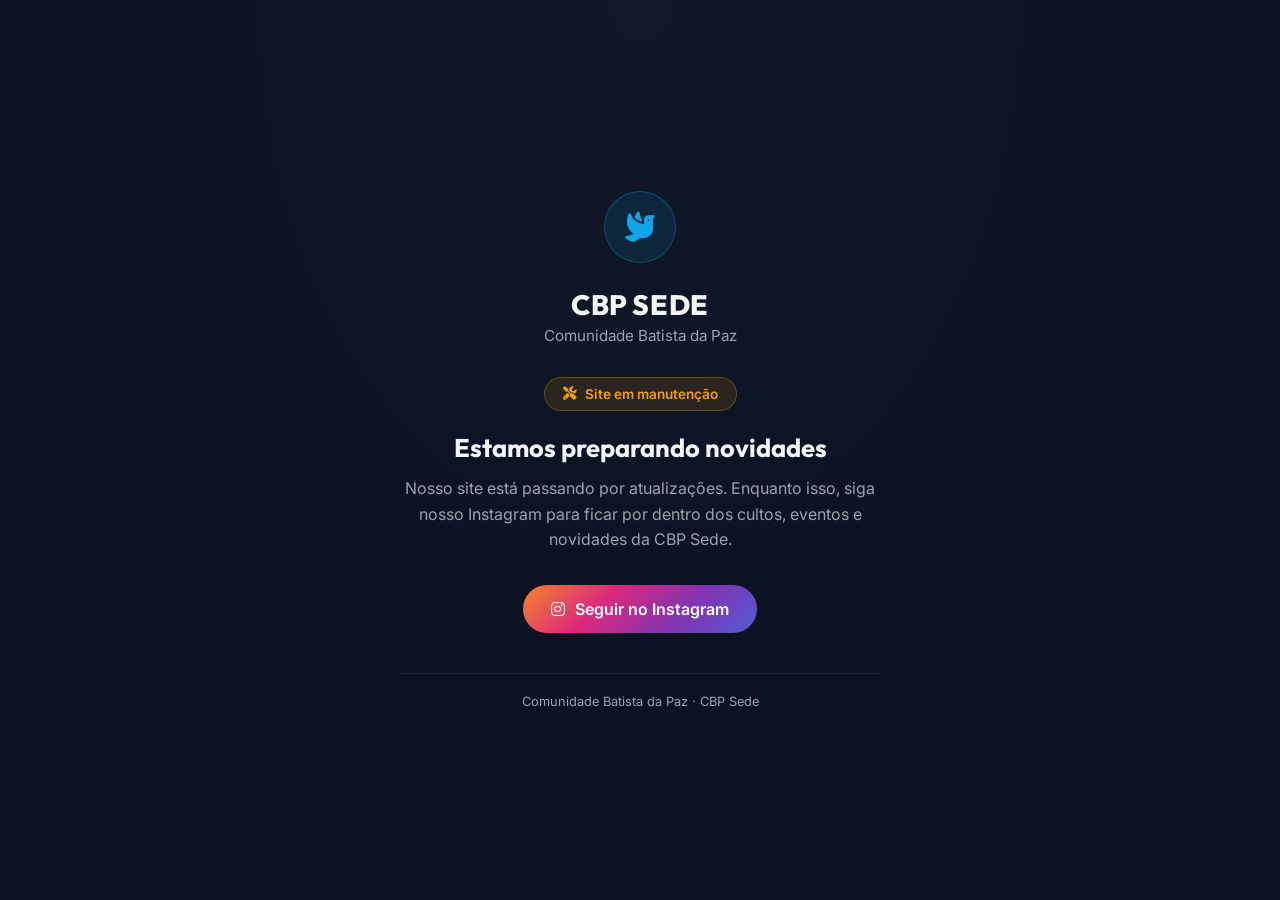
==== commit efedeb4f: "Página temporária de manutenção com link para Instagram" ====
--- a/index.html
+++ b/index.html
@@ -1,711 +1,141 @@
 <!DOCTYPE html>
-<html lang="pt-BR" data-theme="dark">
+<html lang="pt-BR">
 <head>
     <meta charset="UTF-8">
     <meta name="viewport" content="width=device-width, initial-scale=1.0">
-    <title>Comunidade Batista da Paz - CBP Sede | São Vicente - SP</title>
-    <meta name="description" content="Site oficial da Comunidade Batista da Paz (CBP Sede). Adoração, ensino bíblico, discipulado, grupos pequenos e comunhão cristã em São Vicente - SP.">
-    <meta name="keywords" content="igreja, batista, comunidade batista da paz, cbp sede, sao vicente, fe, cultos, celulas, discipulado, oracao">
+    <title>Comunidade Batista da Paz - CBP Sede | Site em Manutenção</title>
+    <meta name="description" content="O site da Comunidade Batista da Paz (CBP Sede) está em manutenção. Siga nosso Instagram para novidades.">
     <meta property="og:title" content="Comunidade Batista da Paz - CBP Sede">
-    <meta property="og:description" content="Um lugar de fé, esperança e comunhão para toda a família em São Vicente - SP.">
+    <meta property="og:description" content="Site em manutenção. Siga nosso Instagram para novidades.">
     <meta property="og:type" content="website">
     <meta property="og:url" content="https://cbpsede.com.br">
-    
-    <!-- Google Fonts -->
+
     <link rel="preconnect" href="https://fonts.googleapis.com">
     <link rel="preconnect" href="https://fonts.gstatic.com" crossorigin>
-    <link href="https://fonts.googleapis.com/css2?family=Inter:wght@300;400;500;600;700&family=Outfit:wght@400;500;600;700;800&display=swap" rel="stylesheet">
-    
-    <!-- FontAwesome / Phosphor Icons Icons CDN -->
+    <link href="https://fonts.googleapis.com/css2?family=Inter:wght@400;500;600&family=Outfit:wght@600;700;800&display=swap" rel="stylesheet">
     <link rel="stylesheet" href="https://cdnjs.cloudflare.com/ajax/libs/font-awesome/6.4.0/css/all.min.css">
-    
-    <!-- Custom CSS -->
-    <link rel="stylesheet" href="styles.css">
+
+    <style>
+        :root {
+            --bg-main: #0B1120;
+            --text-main: #F3F4F6;
+            --text-muted: #9CA3AF;
+            --primary: #0EA5E9;
+            --primary-hover: #0284C7;
+            --accent: #F59E0B;
+            --border-color: rgba(255, 255, 255, 0.08);
+            --font-heading: 'Outfit', sans-serif;
+            --font-body: 'Inter', sans-serif;
+        }
+        * { margin: 0; padding: 0; box-sizing: border-box; }
+        body {
+            background: radial-gradient(ellipse at top, #111827 0%, var(--bg-main) 60%);
+            color: var(--text-main);
+            font-family: var(--font-body);
+            min-height: 100vh;
+            display: flex;
+            align-items: center;
+            justify-content: center;
+            padding: 24px;
+            text-align: center;
+        }
+        .card {
+            max-width: 480px;
+            width: 100%;
+        }
+        .logo-icon {
+            width: 72px;
+            height: 72px;
+            margin: 0 auto 24px;
+            border-radius: 50%;
+            background: rgba(14, 165, 233, 0.12);
+            border: 1px solid rgba(14, 165, 233, 0.3);
+            display: flex;
+            align-items: center;
+            justify-content: center;
+            font-size: 30px;
+            color: var(--primary);
+        }
+        .logo-title {
+            font-family: var(--font-heading);
+            font-weight: 800;
+            font-size: 1.75rem;
+            letter-spacing: 0.02em;
+        }
+        .logo-subtitle {
+            display: block;
+            color: var(--text-muted);
+            font-size: 0.95rem;
+            margin-top: 4px;
+            margin-bottom: 32px;
+        }
+        .badge {
+            display: inline-flex;
+            align-items: center;
+            gap: 8px;
+            background: rgba(245, 158, 11, 0.12);
+            border: 1px solid rgba(245, 158, 11, 0.3);
+            color: var(--accent);
+            padding: 8px 18px;
+            border-radius: 9999px;
+            font-size: 0.85rem;
+            font-weight: 600;
+            margin-bottom: 20px;
+        }
+        h1 {
+            font-family: var(--font-heading);
+            font-weight: 700;
+            font-size: 1.6rem;
+            margin-bottom: 12px;
+        }
+        p {
+            color: var(--text-muted);
+            font-size: 1rem;
+            line-height: 1.6;
+            margin-bottom: 32px;
+        }
+        .btn-instagram {
+            display: inline-flex;
+            align-items: center;
+            gap: 10px;
+            background: linear-gradient(135deg, #F58529, #DD2A7B, #8134AF, #515BD4);
+            color: #fff;
+            text-decoration: none;
+            font-weight: 600;
+            font-size: 1rem;
+            padding: 14px 28px;
+            border-radius: 9999px;
+            transition: transform 0.2s ease, box-shadow 0.2s ease;
+        }
+        .btn-instagram:hover {
+            transform: translateY(-2px);
+            box-shadow: 0 10px 24px -6px rgba(221, 42, 123, 0.5);
+        }
+        footer {
+            margin-top: 40px;
+            color: var(--text-muted);
+            font-size: 0.8rem;
+            border-top: 1px solid var(--border-color);
+            padding-top: 20px;
+        }
+    </style>
 </head>
 <body>
-    <!-- Top Alert Bar -->
-    <div class="top-announcement">
-        <div class="container announcement-content">
-            <span><i class="fa-solid fa-tower-broadcast live-pulse"></i> <strong>Culto de Celebração:</strong> Todo Domingo às 19h • Presencial e no YouTube</span>
-            <a href="#cultos" class="announcement-link">Ver Horários <i class="fa-solid fa-arrow-right"></i></a>
-        </div>
+    <div class="card">
+        <div class="logo-icon"><i class="fa-solid fa-dove"></i></div>
+        <div class="logo-title">CBP SEDE</div>
+        <span class="logo-subtitle">Comunidade Batista da Paz</span>
+
+        <div class="badge"><i class="fa-solid fa-screwdriver-wrench"></i> Site em manutenção</div>
+
+        <h1>Estamos preparando novidades</h1>
+        <p>Nosso site está passando por atualizações. Enquanto isso, siga nosso Instagram para ficar por dentro dos cultos, eventos e novidades da CBP Sede.</p>
+
+        <a href="https://www.instagram.com/cbpsede/" target="_blank" rel="noopener" class="btn-instagram">
+            <i class="fa-brands fa-instagram"></i> Seguir no Instagram
+        </a>
+
+        <footer>Comunidade Batista da Paz &middot; CBP Sede</footer>
     </div>
-
-    <!-- Header & Navigation -->
-    <header class="main-header" id="header">
-        <div class="container navbar">
-            <a href="#" class="brand-logo">
-                <div class="logo-icon">
-                    <i class="fa-solid fa-dove"></i>
-                </div>
-                <div class="logo-text">
-                    <span class="logo-title">CBP SEDE</span>
-                    <span class="logo-subtitle">Comunidade Batista da Paz</span>
-                </div>
-            </a>
-
-            <nav class="nav-menu" id="nav-menu">
-                <ul class="nav-list">
-                    <li class="nav-item"><a href="#inicio" class="nav-link active">Início</a></li>
-                    <li class="nav-item"><a href="#quem-somos" class="nav-link">Quem Somos</a></li>
-                    <li class="nav-item"><a href="#cultos" class="nav-link">Cultos & Agenda</a></li>
-                    <li class="nav-item"><a href="#grupos" class="nav-link">Grupos Pequenos</a></li>
-                    <li class="nav-item"><a href="#pregacoes" class="nav-link">Pregações</a></li>
-                    <li class="nav-item"><a href="#doacoes" class="nav-link">Dízimos & Ofertas</a></li>
-                    <li class="nav-item"><a href="#contato" class="nav-link">Contato</a></li>
-                </ul>
-            </nav>
-
-            <div class="header-actions">
-                <button class="theme-toggle" id="theme-toggle" title="Alternar tema">
-                    <i class="fa-solid fa-moon"></i>
-                </button>
-                <button class="btn btn-outline btn-sm" id="btn-oracao-header">
-                    <i class="fa-solid fa-hands-praying"></i> Oração
-                </button>
-                <a href="https://www.youtube.com/@CBPSede" target="_blank" rel="noopener" class="btn btn-primary btn-sm">
-                    <i class="fa-brands fa-youtube"></i> Ao Vivo
-                </a>
-                <button class="mobile-toggle" id="mobile-toggle" aria-label="Abrir Menu">
-                    <i class="fa-solid fa-bars"></i>
-                </button>
-            </div>
-        </div>
-    </header>
-
-    <!-- Hero Section -->
-    <section class="hero" id="inicio">
-        <div class="hero-bg-glow"></div>
-        <div class="container hero-container">
-            <div class="hero-content">
-                <div class="badge">
-                    <i class="fa-solid fa-location-dot"></i> São Vicente • SP
-                </div>
-                <h1 class="hero-title">
-                    Um lugar para <span class="text-gradient">adorar</span>, aprender e <span class="text-gradient">crescer na fé</span>.
-                </h1>
-                <p class="hero-description">
-                    Seja muito bem-vindo à Comunidade Batista da Paz. Somos uma família comprometida em viver o amor de Cristo, multiplicar comunhão e transformar vidas através da Palavra.
-                </p>
-                <div class="hero-buttons">
-                    <a href="#cultos" class="btn btn-primary btn-lg">
-                        <i class="fa-solid fa-calendar-check"></i> Nossos Cultos
-                    </a>
-                    <a href="#grupos" class="btn btn-glass btn-lg">
-                        <i class="fa-solid fa-people-group"></i> Encontrar uma Célula
-                    </a>
-                </div>
-                <div class="hero-features">
-                    <div class="feature-item">
-                        <i class="fa-solid fa-circle-check"></i>
-                        <span>Cultos com Ensino Bíblico</span>
-                    </div>
-                    <div class="feature-item">
-                        <i class="fa-solid fa-circle-check"></i>
-                        <span>Ambiente Acolhedor para Famílias</span>
-                    </div>
-                    <div class="feature-item">
-                        <i class="fa-solid fa-circle-check"></i>
-                        <span>Ministério Infantil Segurado</span>
-                    </div>
-                </div>
-            </div>
-
-            <div class="hero-visual">
-                <div class="glass-card main-visual-card">
-                    <img src="https://images.unsplash.com/photo-1438232992991-995b7058bbb3?auto=format&fit=crop&w=1200&q=80" alt="Comunidade Batista da Paz Adoração" class="hero-img">
-                    <div class="floating-badge badge-top">
-                        <i class="fa-solid fa-heart text-danger"></i>
-                        <div>
-                            <strong>Deus é Amor</strong>
-                            <small>1 João 4:8</small>
-                        </div>
-                    </div>
-                    <div class="floating-badge badge-bottom">
-                        <i class="fa-solid fa-users text-primary"></i>
-                        <div>
-                            <strong>Comunhão Fraterna</strong>
-                            <small>Grupos Pequenos nos Bairros</small>
-                        </div>
-                    </div>
-                </div>
-            </div>
-        </div>
-    </section>
-
-    <!-- Stats Counter Bar -->
-    <section class="stats-section">
-        <div class="container stats-grid">
-            <div class="stat-card">
-                <i class="fa-solid fa-hands-holding-child"></i>
-                <div class="stat-info">
-                    <h3 class="stat-number" data-target="30">30+</h3>
-                    <p>Anos de História & Fé</p>
-                </div>
-            </div>
-            <div class="stat-card">
-                <i class="fa-solid fa-house-chimney-window"></i>
-                <div class="stat-info">
-                    <h3 class="stat-number" data-target="40">40+</h3>
-                    <p>Células & Grupos de Paz</p>
-                </div>
-            </div>
-            <div class="stat-card">
-                <i class="fa-solid fa-video"></i>
-                <div class="stat-info">
-                    <h3 class="stat-number" data-target="500">500+</h3>
-                    <p>Transmissões de Cultos</p>
-                </div>
-            </div>
-            <div class="stat-card">
-                <i class="fa-solid fa-face-smile"></i>
-                <div class="stat-info">
-                    <h3 class="stat-number" data-target="1000">1000+</h3>
-                    <p>Vidas Impactadas</p>
-                </div>
-            </div>
-        </div>
-    </section>
-
-    <!-- Quem Somos Section -->
-    <section class="section" id="quem-somos">
-        <div class="container">
-            <div class="section-header center">
-                <span class="section-subtitle">CONHEÇA A NOSSA IGREJA</span>
-                <h2 class="section-title">Quem Somos na Comunidade Batista da Paz</h2>
-                <p class="section-description">
-                    Uma comunidade cristã dinâmica, cristocêntrica e apaixonada por servir a Deus e ao próximo na Baixada Santista.
-                </p>
-            </div>
-
-            <div class="grid grid-2 quem-somos-content">
-                <div class="qs-text-side">
-                    <h3>Uma igreja focada na Palavra e no amor prático</h3>
-                    <p>
-                        A <strong>Comunidade Batista da Paz (CBP Sede)</strong> tem como propósito glorificar a Deus, fazendo discípulos de Jesus Cristo e promovendo a comunhão fraterna. Acreditamos que a fé se expressa através do relacionamento diário com Deus, no fortalecimento da família e no serviço atencioso à nossa cidade.
-                    </p>
-                    <p>
-                        Queremos ser um porto seguro para todos que buscam esperança, cura espiritual e orientação fundamentada nas Escrituras Sagradas.
-                    </p>
-                    
-                    <div class="values-list">
-                        <div class="value-item">
-                            <div class="value-icon"><i class="fa-solid fa-bible"></i></div>
-                            <div>
-                                <h4>Ensino Bíblico Fiel</h4>
-                                <p>Pregações expositivas e contextualizadas para os desafios da vida moderna.</p>
-                            </div>
-                        </div>
-                        <div class="value-item">
-                            <div class="value-icon"><i class="fa-solid fa-people-roof"></i></div>
-                            <div>
-                                <h4>Discipulado e Células</h4>
-                                <p>Crescimento pessoal e cuidado mútuo em pequenos grupos acolhedores.</p>
-                            </div>
-                        </div>
-                        <div class="value-item">
-                            <div class="value-icon"><i class="fa-solid fa-hand-holding-heart"></i></div>
-                            <div>
-                                <h4>Ação Social e Serviço</h4>
-                                <p>Amor em ação servindo os necessitados e apoiando a comunidade local.</p>
-                            </div>
-                        </div>
-                    </div>
-                </div>
-
-                <div class="qs-visual-side">
-                    <div class="image-stack">
-                        <img src="https://images.unsplash.com/photo-1510519138161-58446232f71b?auto=format&fit=crop&w=800&q=80" alt="Bíblias e estudo bíblico" class="stack-img img-1">
-                        <img src="https://images.unsplash.com/photo-1544427920-c49ccfb85579?auto=format&fit=crop&w=800&q=80" alt="Culto de adoração" class="stack-img img-2">
-                        <div class="experience-card">
-                            <span class="exp-num">100%</span>
-                            <span class="exp-text">Acolhimento para você e sua família</span>
-                        </div>
-                    </div>
-                </div>
-            </div>
-        </div>
-    </section>
-
-    <!-- Cultos & Agenda Semanal -->
-    <section class="section bg-alt" id="cultos">
-        <div class="container">
-            <div class="section-header center">
-                <span class="section-subtitle">PROGRAMAÇÃO SEMANAL</span>
-                <h2 class="section-title">Cultos e Reuniões de Celebração</h2>
-                <p class="section-description">
-                    Encontre o melhor horário para estar conosco presencialmente na nossa Sede em São Vicente.
-                </p>
-            </div>
-
-            <!-- Schedule Tabs -->
-            <div class="schedule-filters">
-                <button class="filter-btn active" data-filter="todos">Todos os Eventos</button>
-                <button class="filter-btn" data-filter="domingo">Domingo</button>
-                <button class="filter-btn" data-filter="semana">Durante a Semana</button>
-                <button class="filter-btn" data-filter="jovens">Jovens & Crianças</button>
-            </div>
-
-            <div class="schedule-grid">
-                <!-- Culto Domingo Manhã -->
-                <div class="schedule-card" data-category="domingo">
-                    <div class="card-time-badge">
-                        <span class="day">DOMINGO</span>
-                        <span class="hour">09h00</span>
-                    </div>
-                    <div class="card-body">
-                        <span class="card-tag">Ensino & Formação</span>
-                        <h3>Escola Bíblica Discipuladora</h3>
-                        <p>Classes para todas as idades: crianças, jovens, casais e adultos. Estudo aprofundado da Palavra de Deus.</p>
-                        <div class="card-meta">
-                            <span><i class="fa-solid fa-location-dot"></i> Templo Sede</span>
-                            <span><i class="fa-solid fa-child"></i> Com EBD Infantil</span>
-                        </div>
-                    </div>
-                    <div class="card-footer">
-                        <a href="https://wa.me/5513999999999?text=Gostaria%20de%20saber%20mais%20sobre%20a%20EBD" target="_blank" class="btn btn-sm btn-ghost">Dúvidas via WhatsApp <i class="fa-solid fa-chevron-right"></i></a>
-                    </div>
-                </div>
-
-                <!-- Culto Domingo Noite -->
-                <div class="schedule-card featured" data-category="domingo">
-                    <div class="card-time-badge primary-badge">
-                        <span class="day">DOMINGO</span>
-                        <span class="hour">19h00</span>
-                    </div>
-                    <div class="card-body">
-                        <span class="card-tag tag-featured"><i class="fa-solid fa-star"></i> Culto Principal</span>
-                        <h3>Culto da Família & Celebração</h3>
-                        <p>Nosso grande encontro de adoração, louvor congregacional e pregação inspiradora da Palavra de Deus.</p>
-                        <div class="card-meta">
-                            <span><i class="fa-solid fa-location-dot"></i> Templo Sede</span>
-                            <span><i class="fa-solid fa-headset"></i> Transmissão ao Vivo</span>
-                        </div>
-                    </div>
-                    <div class="card-footer">
-                        <a href="https://www.youtube.com/@CBPSede" target="_blank" class="btn btn-sm btn-primary">Assistir Online <i class="fa-brands fa-youtube"></i></a>
-                    </div>
-                </div>
-
-                <!-- Culto de Oração (Quarta) -->
-                <div class="schedule-card" data-category="semana">
-                    <div class="card-time-badge">
-                        <span class="day">QUARTA-FEIRA</span>
-                        <span class="hour">19h30</span>
-                    </div>
-                    <div class="card-body">
-                        <span class="card-tag">Oração & Poder</span>
-                        <h3>Culto de Oração & Estudo Bíblico</h3>
-                        <p>Um momento precioso no meio da semana para clamar, buscar avivamento, cura e receber ensino edificante.</p>
-                        <div class="card-meta">
-                            <span><i class="fa-solid fa-location-dot"></i> Templo Sede</span>
-                            <span><i class="fa-solid fa-hands-praying"></i> Momento de Clamor</span>
-                        </div>
-                    </div>
-                    <div class="card-footer">
-                        <button class="btn btn-sm btn-ghost btn-pedido-oracao">Enviar Pedido de Oração <i class="fa-solid fa-chevron-right"></i></button>
-                    </div>
-                </div>
-
-                <!-- Rede de Jovens (Sábado) -->
-                <div class="schedule-card" data-category="jovens">
-                    <div class="card-time-badge">
-                        <span class="day">SÁBADO</span>
-                        <span class="hour">19h30</span>
-                    </div>
-                    <div class="card-body">
-                        <span class="card-tag">Juventude</span>
-                        <h3>Rede de Jovens • Juventude Paz</h3>
-                        <p>Encontro vibrante para jovens e adolescentes com louvor contemporâneo, palavra direta ao coração e comunhão.</p>
-                        <div class="card-meta">
-                            <span><i class="fa-solid fa-location-dot"></i> Auditório Paz</span>
-                            <span><i class="fa-solid fa-guitar"></i> Louvor Jovem</span>
-                        </div>
-                    </div>
-                    <div class="card-footer">
-                        <a href="#contato" class="btn btn-sm btn-ghost">Participar <i class="fa-solid fa-chevron-right"></i></a>
-                    </div>
-                </div>
-            </div>
-        </div>
-    </section>
-
-    <!-- Grupos Pequenos / Células -->
-    <section class="section" id="grupos">
-        <div class="container">
-            <div class="grid grid-2 align-center">
-                <div class="gp-info">
-                    <span class="section-subtitle">COMUNHÃO & DISCIPULADO</span>
-                    <h2 class="section-title">Participe de um Grupo Pequeno perto de você</h2>
-                    <p>
-                        Acreditamos que a igreja verdadeira acontece não apenas nos grandes cultos aos domingos, mas de casa em casa! Nossos **Grupos Pequenos (Células)** são encontros semanais onde compartilhamos a vida, a Bíblia, a oração e o cuidado mútuo.
-                    </p>
-
-                    <div class="gp-features">
-                        <div class="gp-feat-item">
-                            <i class="fa-solid fa-people-roof"></i>
-                            <div>
-                                <h4>Encontros nos Bairros</h4>
-                                <p>Células espalhadas por diversos bairros de São Vicente e região.</p>
-                            </div>
-                        </div>
-                        <div class="gp-feat-item">
-                            <i class="fa-solid fa-masks-theater"></i>
-                            <div>
-                                <h4>Grupos para Todas as Fases</h4>
-                                <p>Células de Casais, Homens, Mulheres, Jovens e Mistas.</p>
-                            </div>
-                        </div>
-                    </div>
-
-                    <div class="gp-cta-box">
-                        <p>Quer encontrar um Grupo Pequeno mais próximo da sua casa?</p>
-                        <button class="btn btn-primary" id="btn-buscar-celula">
-                            <i class="fa-solid fa-magnifying-glass-location"></i> Encontrar Minha Célula
-                        </button>
-                    </div>
-                </div>
-
-                <div class="gp-visual">
-                    <div class="glass-card gp-card-interactive">
-                        <h3><i class="fa-solid fa-map-location-dot text-primary"></i> Grupos nos Bairros</h3>
-                        <p class="text-sm">Selecione seu bairro para verificar opções:</p>
-
-                        <div class="bairro-selector">
-                            <select id="select-bairro" class="custom-select">
-                                <option value="">Selecione seu bairro (São Vicente)...</option>
-                                <option value="centro">Centro - São Vicente</option>
-                                <option value="pq-bandeiras">Parque das Bandeiras</option>
-                                <option value="cid-nautica">Cidade Náutica</option>
-                                <option value="japai">Japuí</option>
-                                <option value="humaita">Humaitá / Area Continental</option>
-                                <option value="boa-vista">Boa Vista / Gonzaguinha</option>
-                            </select>
-                        </div>
-
-                        <div class="celula-result-box" id="celula-result">
-                            <div class="empty-state">
-                                <i class="fa-solid fa-hand-pointer text-muted"></i>
-                                <p>Escolha um bairro acima para ver informações da célula e horários.</p>
-                            </div>
-                        </div>
-                    </div>
-                </div>
-            </div>
-        </div>
-    </section>
-
-    <!-- Pregações & Transmissões (Media Player Section) -->
-    <section class="section bg-alt" id="pregacoes">
-        <div class="container">
-            <div class="section-header center">
-                <span class="section-subtitle">MENSAGENS QUE EDIFICAM</span>
-                <h2 class="section-title">Últimas Pregações & Transmissões</h2>
-                <p class="section-description">
-                    Assista ou ouça as mensagens ministradas na Comunidade Batista da Paz e alimente sua fé onde você estiver.
-                </p>
-            </div>
-
-            <div class="media-player-grid">
-                <!-- Featured Video Banner -->
-                <div class="video-featured-card">
-                    <div class="video-thumbnail-wrap">
-                        <img src="https://images.unsplash.com/photo-1464373849006-1c4fcb1e0d72?auto=format&fit=crop&w=1200&q=80" alt="Culto ao Vivo CBP Sede" class="video-thumb">
-                        <div class="play-overlay btn-play-featured" data-video-id="dQw4w9WgXcQ">
-                            <div class="play-icon"><i class="fa-solid fa-play"></i></div>
-                        </div>
-                        <span class="badge-live-tag"><i class="fa-solid fa-tower-broadcast"></i> Culto em Destaque</span>
-                    </div>
-                    <div class="video-details">
-                        <span class="sermon-date"><i class="fa-regular fa-calendar"></i> Mensagem da Semana</span>
-                        <h3>Crescendo na Graça e no Conhecimento de Cristo</h3>
-                        <p>Uma mensagem inspiradora sobre permanência, oração e perseverança em tempos desafiadores.</p>
-                        <div class="video-actions">
-                            <button class="btn btn-primary btn-sm btn-play-featured"><i class="fa-solid fa-play"></i> Assistir Vídeo</button>
-                            <a href="https://www.youtube.com/@CBPSede" target="_blank" class="btn btn-outline btn-sm"><i class="fa-brands fa-youtube"></i> Canal no YouTube</a>
-                        </div>
-                    </div>
-                </div>
-
-                <!-- Sermon List Sidebar -->
-                <div class="sermons-list-sidebar">
-                    <h4><i class="fa-solid fa-list"></i> Outras Mensagens Recentes</h4>
-                    
-                    <div class="sermon-item">
-                        <div class="sermon-icon"><i class="fa-solid fa-video"></i></div>
-                        <div class="sermon-info">
-                            <h5>O Poder de uma Família Firmada na Rocha</h5>
-                            <span>Série: Famílias Fortes • 45 min</span>
-                        </div>
-                    </div>
-
-                    <div class="sermon-item">
-                        <div class="sermon-icon"><i class="fa-solid fa-video"></i></div>
-                        <div class="sermon-info">
-                            <h5>Vencendo a Ansiedade pela Oração</h5>
-                            <span>Culto de Quarta-feira • 50 min</span>
-                        </div>
-                    </div>
-
-                    <div class="sermon-item">
-                        <div class="sermon-icon"><i class="fa-solid fa-video"></i></div>
-                        <div class="sermon-info">
-                            <h5>Identidade e Propósito no Reino</h5>
-                            <span>Rede de Jovens • 38 min</span>
-                        </div>
-                    </div>
-
-                    <div class="sermon-item">
-                        <div class="sermon-icon"><i class="fa-solid fa-video"></i></div>
-                        <div class="sermon-info">
-                            <h5>A Paz que Excede Todo Entendimento</h5>
-                            <span>Culto da Família • 55 min</span>
-                        </div>
-                    </div>
-                </div>
-            </div>
-        </div>
-    </section>
-
-    <!-- Dízimos & Ofertas / PIX Section -->
-    <section class="section" id="doacoes">
-        <div class="container">
-            <div class="section-header center">
-                <span class="section-subtitle">CONTRIBUIÇÃO COM ALEGRIA</span>
-                <h2 class="section-title">Dízimos, Ofertas e Ação Social</h2>
-                <p class="section-description">
-                    "Cada um dê conforme determinou em seu coração, não com pesar ou por obrigação, pois Deus ama quem dá com alegria." (2 Coríntios 9:7)
-                </p>
-            </div>
-
-            <div class="grid grid-2 align-center pix-grid">
-                <div class="pix-card glass-card">
-                    <div class="pix-header">
-                        <div class="pix-badge"><i class="fa-solid fa-qrcode"></i> Chave PIX Oficial</div>
-                        <h3>Doe com Praticidade pelo PIX</h3>
-                        <p>Você pode realizar seu dízimo ou oferta de forma rápida e segura através do PIX da igreja.</p>
-                    </div>
-
-                    <div class="pix-box">
-                        <div class="pix-key-wrapper">
-                            <span class="pix-label">Chave PIX (CNPJ ou E-mail):</span>
-                            <div class="pix-input-group">
-                                <input type="text" id="pix-key-input" value="pix@cbpsede.com.br" readonly>
-                                <button class="btn btn-primary" id="btn-copy-pix">
-                                    <i class="fa-regular fa-copy"></i> Copiar Chave
-                                </button>
-                            </div>
-                        </div>
-                        <div class="copy-alert" id="copy-toast">
-                            <i class="fa-solid fa-check-circle"></i> Chave PIX copiada com sucesso!
-                        </div>
-                    </div>
-
-                    <div class="pix-bank-info">
-                        <div class="bank-detail">
-                            <strong>Favorecido:</strong> Comunidade Batista da Paz
-                        </div>
-                        <div class="bank-detail">
-                            <strong>Banco:</strong> Bradesco / Itaú
-                        </div>
-                        <div class="bank-detail">
-                            <strong>Finalidade:</strong> Manutenção do Templo, Obras Sociais & Missões
-                        </div>
-                    </div>
-                </div>
-
-                <div class="pix-features-side">
-                    <div class="feature-box-icon">
-                        <div class="f-icon"><i class="fa-solid fa-shield-halved"></i></div>
-                        <div>
-                            <h4>Transparência e Prestação de Contas</h4>
-                            <p>Todas as contribuições são destinadas à manutenção da igreja, sustento pastoral, projetos com famílias carentes e evangelismo.</p>
-                        </div>
-                    </div>
-
-                    <div class="feature-box-icon">
-                        <div class="f-icon"><i class="fa-solid fa-earth-americas"></i></div>
-                        <div>
-                            <h4>Sustento Missionário</h4>
-                            <p>Apoio constante a missionários no campo nacional e internacional promovendo o Reino de Deus.</p>
-                        </div>
-                    </div>
-
-                    <div class="feature-box-icon">
-                        <div class="f-icon"><i class="fa-solid fa-hands-holding-circle"></i></div>
-                        <div>
-                            <h4>Ação Social em São Vicente</h4>
-                            <p>Distribuição de cestas básicas, roupas e assistência a famílias em vulnerabilidade social.</p>
-                        </div>
-                    </div>
-                </div>
-            </div>
-        </div>
-    </section>
-
-    <!-- Contato & Pedido de Oração -->
-    <section class="section bg-alt" id="contato">
-        <div class="container">
-            <div class="grid grid-2 gap-xl">
-                <!-- Form Pedido de Oração / Contato -->
-                <div class="contact-form-card glass-card">
-                    <div class="form-header">
-                        <span class="section-subtitle">ESTAMOS AQUI POR VOCÊ</span>
-                        <h3>Envie uma Mensagem ou Pedido de Oração</h3>
-                        <p>Nossa equipe pastoral terá alegria em orar por você e pela sua família.</p>
-                    </div>
-
-                    <form id="prayer-contact-form" class="custom-form">
-                        <div class="form-group">
-                            <label for="input-name">Seu Nome Completo *</label>
-                            <input type="text" id="input-name" required placeholder="Digite seu nome">
-                        </div>
-
-                        <div class="grid grid-2 gap-sm">
-                            <div class="form-group">
-                                <label for="input-email">E-mail *</label>
-                                <input type="email" id="input-email" required placeholder="seuemail@exemplo.com">
-                            </div>
-                            <div class="form-group">
-                                <label for="input-phone">WhatsApp / Telefone *</label>
-                                <input type="tel" id="input-phone" required placeholder="(13) 99999-9999">
-                            </div>
-                        </div>
-
-                        <div class="form-group">
-                            <label for="input-type">Tipo de Mensagem</label>
-                            <select id="input-type" class="custom-select">
-                                <option value="oracao">Pedido de Oração</option>
-                                <option value="visita">Desejo uma Visita Pastoral</option>
-                                <option value="celula">Quero entrar em uma Célula</option>
-                                <option value="batismo">Informações sobre Batismo</option>
-                                <option value="outro">Outro assunto</option>
-                            </select>
-                        </div>
-
-                        <div class="form-group">
-                            <label for="input-message">Sua Mensagem ou Motivo de Oração *</label>
-                            <textarea id="input-message" rows="4" required placeholder="Escreva aqui como podemos te ajudar..."></textarea>
-                        </div>
-
-                        <button type="submit" class="btn btn-primary btn-block btn-lg">
-                            <i class="fa-solid fa-paper-plane"></i> Enviar Mensagem
-                        </button>
-                        
-                        <div id="form-feedback" class="form-feedback"></div>
-                    </form>
-                </div>
-
-                <!-- Info e Localização -->
-                <div class="contact-info-side">
-                    <div class="info-card">
-                        <h3><i class="fa-solid fa-location-dot text-primary"></i> Nossa Sede em São Vicente</h3>
-                        <p>Venha nos visitar e participar dos nossos cultos presencialmente!</p>
-
-                        <div class="contact-details-list">
-                            <div class="c-detail">
-                                <i class="fa-solid fa-map-pin"></i>
-                                <div>
-                                    <strong>Endereço:</strong>
-                                    <span>São Vicente - São Paulo / SP</span>
-                                </div>
-                            </div>
-
-                            <div class="c-detail">
-                                <i class="fa-brands fa-whatsapp"></i>
-                                <div>
-                                    <strong>Atendimento WhatsApp:</strong>
-                                    <span>(13) 99999-9999</span>
-                                </div>
-                            </div>
-
-                            <div class="c-detail">
-                                <i class="fa-regular fa-envelope"></i>
-                                <div>
-                                    <strong>E-mail Oficial:</strong>
-                                    <span>contato@cbpsede.com.br</span>
-                                </div>
-                            </div>
-                        </div>
-
-                        <div class="social-links-box">
-                            <h4>Conecte-se nas Nossas Redes:</h4>
-                            <div class="social-icons">
-                                <a href="https://www.instagram me/" target="_blank" class="social-btn instagram" title="Instagram"><i class="fa-brands fa-instagram"></i></a>
-                                <a href="https://www.youtube.com/@CBPSede" target="_blank" class="social-btn youtube" title="YouTube"><i class="fa-brands fa-youtube"></i></a>
-                                <a href="https://facebook.com/" target="_blank" class="social-btn facebook" title="Facebook"><i class="fa-brands fa-facebook-f"></i></a>
-                                <a href="https://wa.me/5513999999999" target="_blank" class="social-btn whatsapp" title="WhatsApp"><i class="fa-brands fa-whatsapp"></i></a>
-                            </div>
-                        </div>
-
-                        <div class="map-placeholder glass-card">
-                            <div class="map-overlay-content">
-                                <i class="fa-solid fa-map-location-dot map-icon-big"></i>
-                                <h4>Comunidade Batista da Paz</h4>
-                                <p>São Vicente - SP</p>
-                                <a href="https://maps.google.com" target="_blank" class="btn btn-outline btn-sm">Abrir no Google Maps <i class="fa-solid fa-arrow-up-right-from-square"></i></a>
-                            </div>
-                        </div>
-                    </div>
-                </div>
-            </div>
-        </div>
-    </section>
-
-    <!-- Footer -->
-    <footer class="footer">
-        <div class="container footer-content">
-            <div class="footer-brand">
-                <div class="brand-logo">
-                    <div class="logo-icon">
-                        <i class="fa-solid fa-dove"></i>
-                    </div>
-                    <div class="logo-text">
-                        <span class="logo-title">CBP SEDE</span>
-                        <span class="logo-subtitle">Comunidade Batista da Paz</span>
-                    </div>
-                </div>
-                <p>Uma igreja acolhedora dedicada a pregar o evangelho de Jesus Cristo, formar discípulos e promover a comunhão fraterna em São Vicente - SP.</p>
-            </div>
-
-            <div class="footer-links">
-                <h4>Navegação</h4>
-                <ul>
-                    <li><a href="#inicio">Início</a></li>
-                    <li><a href="#quem-somos">Quem Somos</a></li>
-                    <li><a href="#cultos">Cultos & Agenda</a></li>
-                    <li><a href="#grupos">Grupos Pequenos</a></li>
-                    <li><a href="#pregacoes">Pregações</a></li>
-                    <li><a href="#doacoes">Dízimos & Ofertas</a></li>
-                </ul>
-            </div>
-
-            <div class="footer-schedule">
-                <h4>Horário dos Cultos</h4>
-                <p><strong>Domingos:</strong> 09h00 (EBD) | 19h00 (Culto da Família)</p>
-                <p><strong>Quarta-feira:</strong> 19h30 (Oração & Palavra)</p>
-                <p><strong>Sábado:</strong> 19h30 (Rede de Jovens)</p>
-            </div>
-        </div>
-
-        <div class="footer-bottom container">
-            <p>&copy; 2026 Comunidade Batista da Paz (CBP Sede). Todos os direitos reservados.</p>
-            <p>Layout moderno desenvolvido para <a href="https://cbpsede.com.br" target="_blank">cbpsede.com.br</a></p>
-        </div>
-    </footer>
-
-    <!-- Video Modal -->
-    <div class="modal" id="video-modal">
-        <div class="modal-overlay" id="modal-overlay"></div>
-        <div class="modal-content video-modal-content">
-            <button class="modal-close" id="modal-close"><i class="fa-solid fa-xmark"></i></button>
-            <div class="video-responsive">
-                <iframe id="youtube-iframe" src="" title="Transmissão CBP Sede" frameborder="0" allow="accelerometer; autoplay; clipboard-write; encrypted-media; gyroscope; picture-in-picture" allowfullscreen></iframe>
-            </div>
-        </div>
-    </div>
-
-    <!-- Custom JavaScript -->
-    <script src="app.js"></script>
 </body>
 </html>
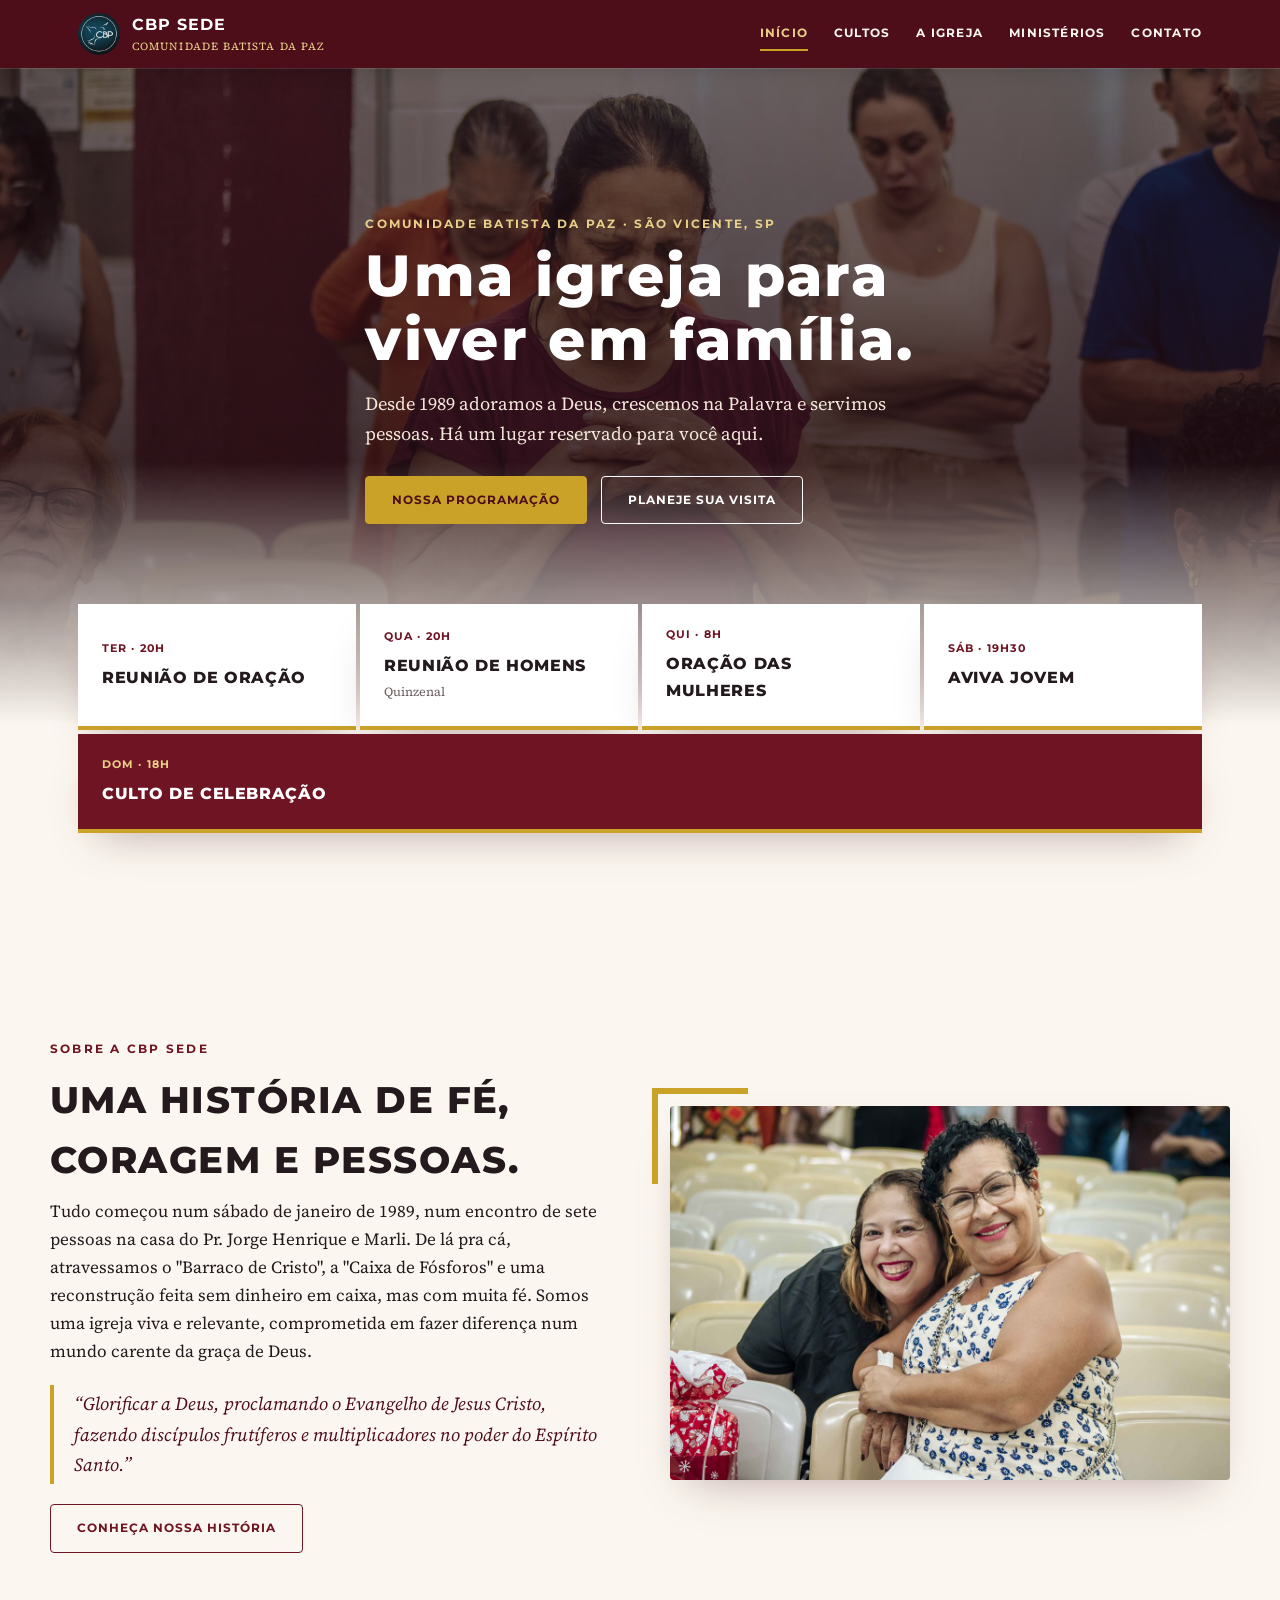
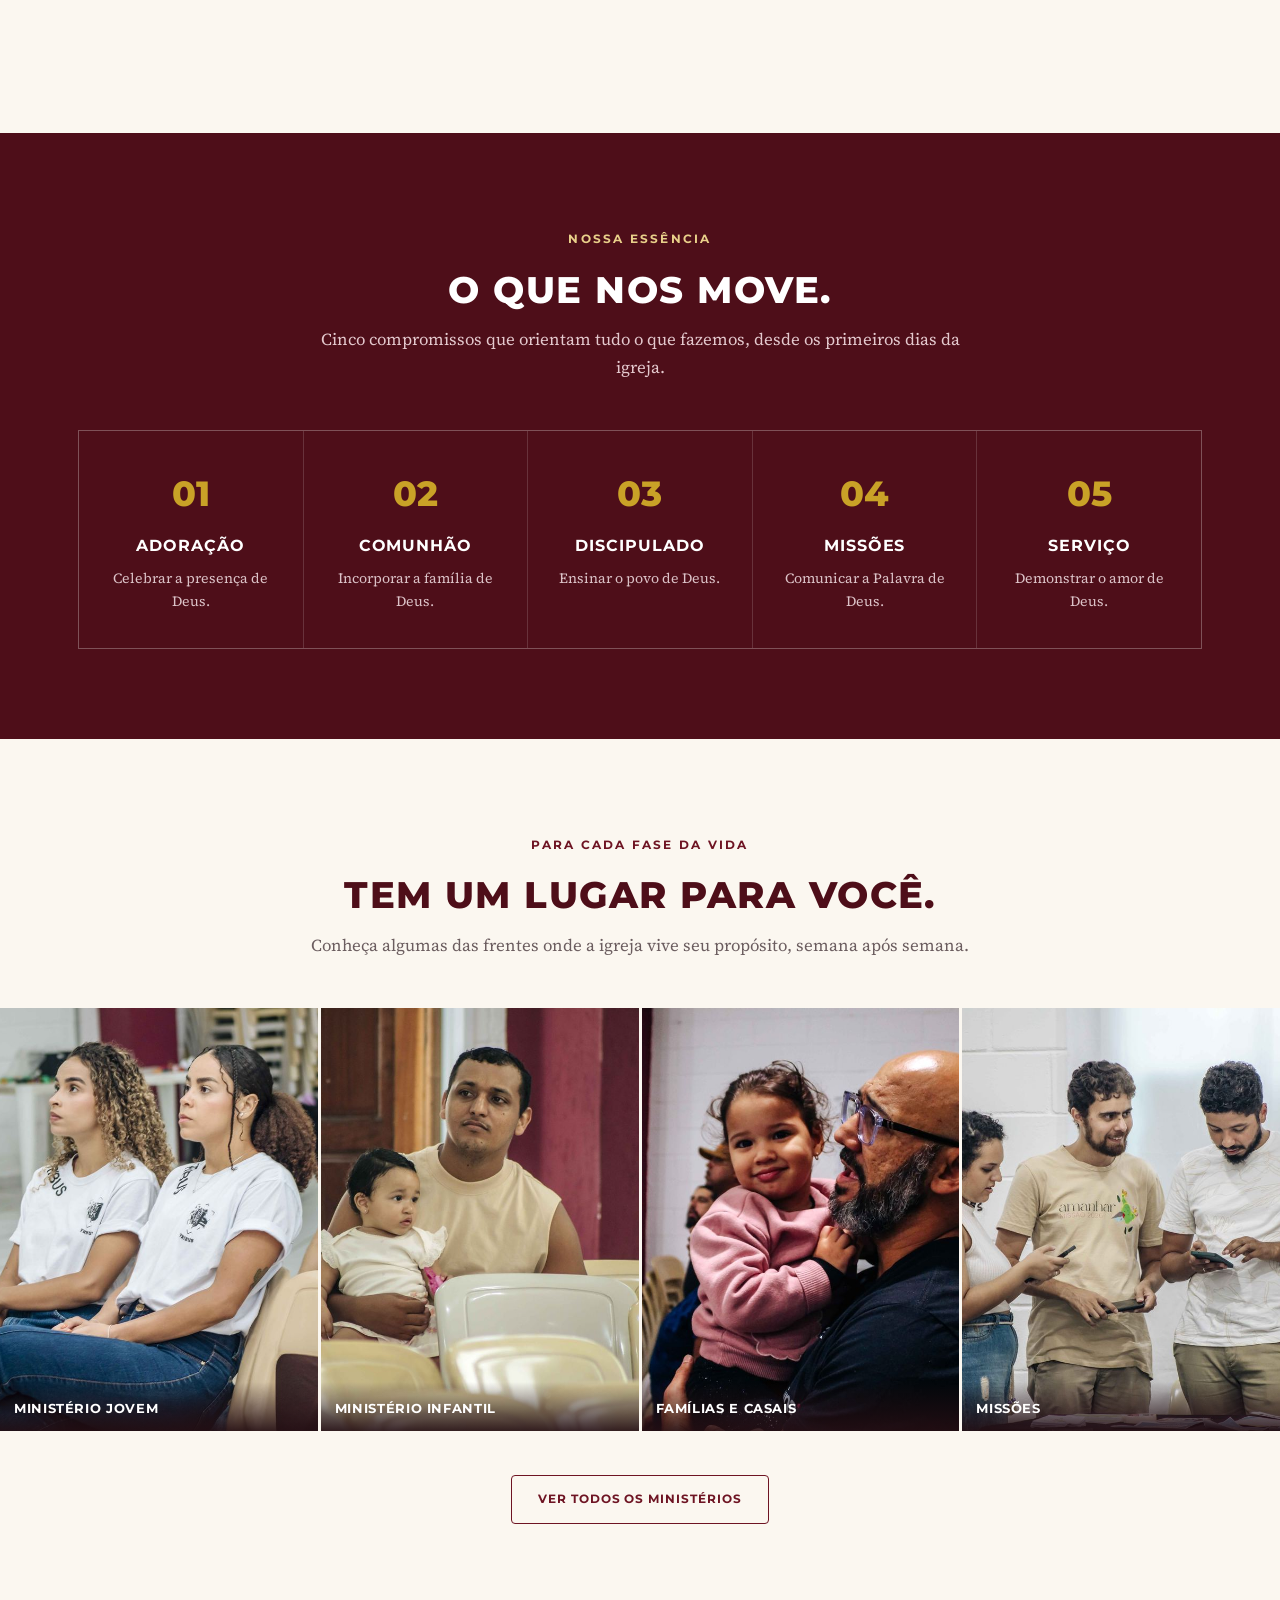
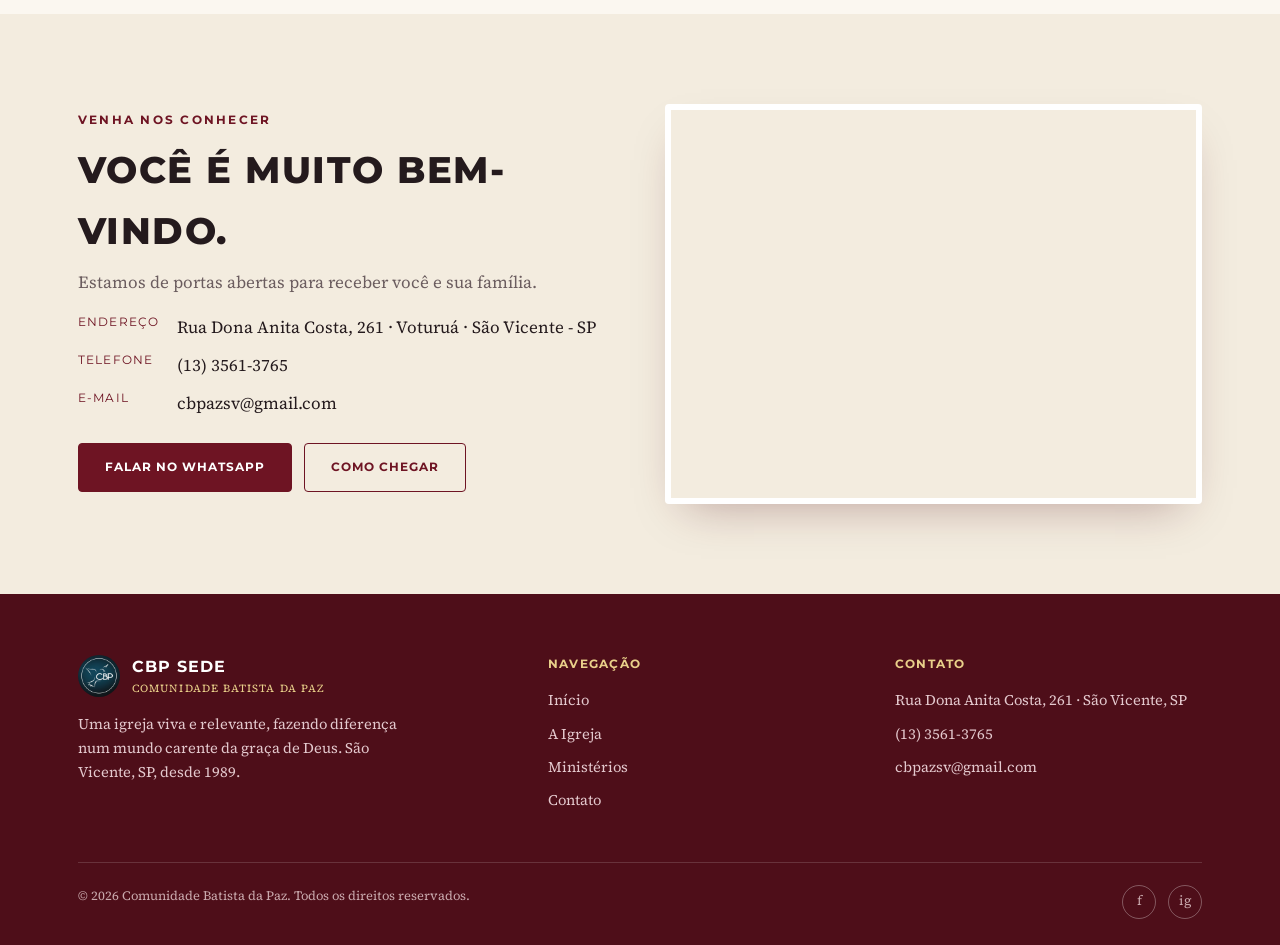
==== commit 5fd086cd: "Redesign completo do site: história, propósito, ministérios e contato com fotos reais" ====
--- a/index.html
+++ b/index.html
@@ -1,141 +1,185 @@
 <!DOCTYPE html>
 <html lang="pt-BR">
 <head>
-    <meta charset="UTF-8">
-    <meta name="viewport" content="width=device-width, initial-scale=1.0">
-    <title>Comunidade Batista da Paz - CBP Sede | Site em Manutenção</title>
-    <meta name="description" content="O site da Comunidade Batista da Paz (CBP Sede) está em manutenção. Siga nosso Instagram para novidades.">
-    <meta property="og:title" content="Comunidade Batista da Paz - CBP Sede">
-    <meta property="og:description" content="Site em manutenção. Siga nosso Instagram para novidades.">
-    <meta property="og:type" content="website">
-    <meta property="og:url" content="https://cbpsede.com.br">
-
-    <link rel="preconnect" href="https://fonts.googleapis.com">
-    <link rel="preconnect" href="https://fonts.gstatic.com" crossorigin>
-    <link href="https://fonts.googleapis.com/css2?family=Inter:wght@400;500;600&family=Outfit:wght@600;700;800&display=swap" rel="stylesheet">
-    <link rel="stylesheet" href="https://cdnjs.cloudflare.com/ajax/libs/font-awesome/6.4.0/css/all.min.css">
-
-    <style>
-        :root {
-            --bg-main: #0B1120;
-            --text-main: #F3F4F6;
-            --text-muted: #9CA3AF;
-            --primary: #0EA5E9;
-            --primary-hover: #0284C7;
-            --accent: #F59E0B;
-            --border-color: rgba(255, 255, 255, 0.08);
-            --font-heading: 'Outfit', sans-serif;
-            --font-body: 'Inter', sans-serif;
-        }
-        * { margin: 0; padding: 0; box-sizing: border-box; }
-        body {
-            background: radial-gradient(ellipse at top, #111827 0%, var(--bg-main) 60%);
-            color: var(--text-main);
-            font-family: var(--font-body);
-            min-height: 100vh;
-            display: flex;
-            align-items: center;
-            justify-content: center;
-            padding: 24px;
-            text-align: center;
-        }
-        .card {
-            max-width: 480px;
-            width: 100%;
-        }
-        .logo-icon {
-            width: 72px;
-            height: 72px;
-            margin: 0 auto 24px;
-            border-radius: 50%;
-            background: rgba(14, 165, 233, 0.12);
-            border: 1px solid rgba(14, 165, 233, 0.3);
-            display: flex;
-            align-items: center;
-            justify-content: center;
-            font-size: 30px;
-            color: var(--primary);
-        }
-        .logo-title {
-            font-family: var(--font-heading);
-            font-weight: 800;
-            font-size: 1.75rem;
-            letter-spacing: 0.02em;
-        }
-        .logo-subtitle {
-            display: block;
-            color: var(--text-muted);
-            font-size: 0.95rem;
-            margin-top: 4px;
-            margin-bottom: 32px;
-        }
-        .badge {
-            display: inline-flex;
-            align-items: center;
-            gap: 8px;
-            background: rgba(245, 158, 11, 0.12);
-            border: 1px solid rgba(245, 158, 11, 0.3);
-            color: var(--accent);
-            padding: 8px 18px;
-            border-radius: 9999px;
-            font-size: 0.85rem;
-            font-weight: 600;
-            margin-bottom: 20px;
-        }
-        h1 {
-            font-family: var(--font-heading);
-            font-weight: 700;
-            font-size: 1.6rem;
-            margin-bottom: 12px;
-        }
-        p {
-            color: var(--text-muted);
-            font-size: 1rem;
-            line-height: 1.6;
-            margin-bottom: 32px;
-        }
-        .btn-instagram {
-            display: inline-flex;
-            align-items: center;
-            gap: 10px;
-            background: linear-gradient(135deg, #F58529, #DD2A7B, #8134AF, #515BD4);
-            color: #fff;
-            text-decoration: none;
-            font-weight: 600;
-            font-size: 1rem;
-            padding: 14px 28px;
-            border-radius: 9999px;
-            transition: transform 0.2s ease, box-shadow 0.2s ease;
-        }
-        .btn-instagram:hover {
-            transform: translateY(-2px);
-            box-shadow: 0 10px 24px -6px rgba(221, 42, 123, 0.5);
-        }
-        footer {
-            margin-top: 40px;
-            color: var(--text-muted);
-            font-size: 0.8rem;
-            border-top: 1px solid var(--border-color);
-            padding-top: 20px;
-        }
-    </style>
+<meta charset="UTF-8">
+<meta name="viewport" content="width=device-width, initial-scale=1.0">
+<title>Comunidade Batista da Paz - CBP Sede | São Vicente, SP</title>
+<meta name="description" content="A CBP Sede é uma igreja em São Vicente, SP, nascida em 1989. Adoramos a Deus, crescemos na Palavra e servimos pessoas. Há um lugar para você aqui.">
+<meta property="og:title" content="Comunidade Batista da Paz - CBP Sede">
+<meta property="og:description" content="Uma igreja para viver em família, em São Vicente - SP.">
+<meta property="og:type" content="website">
+<meta property="og:url" content="https://cbpsede.com.br">
+<link rel="icon" href="assets/images/favicon.png">
+<link rel="preconnect" href="https://fonts.googleapis.com">
+<link rel="preconnect" href="https://fonts.gstatic.com" crossorigin>
+<link href="https://fonts.googleapis.com/css2?family=Montserrat:wght@700;800&family=Source+Serif+4:opsz,wght@8..60,400;8..60,600&display=swap" rel="stylesheet">
+<link rel="stylesheet" href="assets/css/style.css">
 </head>
 <body>
-    <div class="card">
-        <div class="logo-icon"><i class="fa-solid fa-dove"></i></div>
-        <div class="logo-title">CBP SEDE</div>
-        <span class="logo-subtitle">Comunidade Batista da Paz</span>
 
-        <div class="badge"><i class="fa-solid fa-screwdriver-wrench"></i> Site em manutenção</div>
+<header class="site-header">
+  <div class="bar">
+    <a href="index.html" class="brand">
+      <img src="assets/images/logo.jpg" alt="CBP Sede">
+      <span class="txt"><b>CBP SEDE</b><small>COMUNIDADE BATISTA DA PAZ</small></span>
+    </a>
+    <nav class="main-nav">
+      <a href="index.html" class="active">Início</a>
+      <a href="index.html#agenda">Cultos</a>
+      <a href="sobre.html">A Igreja</a>
+      <a href="ministerios.html">Ministérios</a>
+      <a href="contato.html">Contato</a>
+    </nav>
+    <button class="menu-toggle" aria-label="Abrir menu">☰</button>
+  </div>
+</header>
 
-        <h1>Estamos preparando novidades</h1>
-        <p>Nosso site está passando por atualizações. Enquanto isso, siga nosso Instagram para ficar por dentro dos cultos, eventos e novidades da CBP Sede.</p>
+<section class="hero" style="background-image:linear-gradient(180deg, rgba(36,14,19,0.5) 0%, rgba(36,14,19,0.8) 60%, var(--cream) 100%), url('assets/images/hero-culto.jpg'); background-size:cover; background-position:center 25%;">
+  <div class="container hero-inner">
+    <span class="eyebrow on-dark">Comunidade Batista da Paz &middot; São Vicente, SP</span>
+    <h1>Uma igreja para<br>viver em família.</h1>
+    <p class="lead">Desde 1989 adoramos a Deus, crescemos na Palavra e servimos pessoas. Há um lugar reservado
+    para você aqui.</p>
+    <div class="actions">
+      <a href="#agenda" class="btn gold">Nossa Programação</a>
+      <a href="contato.html" class="btn outline">Planeje sua visita</a>
+    </div>
+  </div>
+</section>
 
-        <a href="https://www.instagram.com/cbpsede/" target="_blank" rel="noopener" class="btn-instagram">
-            <i class="fa-brands fa-instagram"></i> Seguir no Instagram
-        </a>
+<section class="agenda-strip" id="agenda">
+  <div class="container">
+    <div class="card-time">
+      <div><b>TER &middot; 20H</b><h4>Reunião de Oração</h4></div>
+    </div>
+    <div class="card-time">
+      <div><b>QUA &middot; 20H</b><h4>Reunião de Homens</h4><span class="sub">Quinzenal</span></div>
+    </div>
+    <div class="card-time">
+      <div><b>QUI &middot; 8H</b><h4>Oração das Mulheres</h4></div>
+    </div>
+    <div class="card-time">
+      <div><b>SÁB &middot; 19H30</b><h4>Aviva Jovem</h4></div>
+    </div>
+    <div class="card-time hot">
+      <div><b>DOM &middot; 18H</b><h4>Culto de Celebração</h4></div>
+    </div>
+  </div>
+</section>
 
-        <footer>Comunidade Batista da Paz &middot; CBP Sede</footer>
+<section class="pad">
+  <div class="container split">
+    <div>
+      <span class="eyebrow">Sobre a CBP Sede</span>
+      <h2>Uma história de fé, coragem e pessoas.</h2>
+      <p>Tudo começou num sábado de janeiro de 1989, num encontro de sete pessoas na casa do Pr. Jorge Henrique
+      e Marli. De lá pra cá, atravessamos o "Barraco de Cristo", a "Caixa de Fósforos" e uma reconstrução feita
+      sem dinheiro em caixa, mas com muita fé. Somos uma igreja viva e relevante, comprometida em fazer diferença
+      num mundo carente da graça de Deus.</p>
+      <blockquote>&ldquo;Glorificar a Deus, proclamando o Evangelho de Jesus Cristo, fazendo discípulos
+      frutíferos e multiplicadores no poder do Espírito Santo.&rdquo;</blockquote>
+      <a href="sobre.html" class="btn outline dark">Conheça nossa história</a>
     </div>
+    <figure>
+      <img src="assets/images/comunhao.jpg" alt="Membros da CBP Sede se abraçando durante um culto">
+    </figure>
+  </div>
+</section>
+
+<section class="band-dark">
+  <div class="container">
+    <div class="section-title">
+      <span class="eyebrow on-dark">Nossa essência</span>
+      <h2>O que nos move.</h2>
+      <p>Cinco compromissos que orientam tudo o que fazemos, desde os primeiros dias da igreja.</p>
+    </div>
+    <div class="grid-5">
+      <div class="enfase"><span class="num">01</span><h4>Adoração</h4><p>Celebrar a presença de Deus.</p></div>
+      <div class="enfase"><span class="num">02</span><h4>Comunhão</h4><p>Incorporar a família de Deus.</p></div>
+      <div class="enfase"><span class="num">03</span><h4>Discipulado</h4><p>Ensinar o povo de Deus.</p></div>
+      <div class="enfase"><span class="num">04</span><h4>Missões</h4><p>Comunicar a Palavra de Deus.</p></div>
+      <div class="enfase"><span class="num">05</span><h4>Serviço</h4><p>Demonstrar o amor de Deus.</p></div>
+    </div>
+  </div>
+</section>
+
+<section class="pad">
+  <div class="container">
+    <div class="section-title">
+      <span class="eyebrow">Para cada fase da vida</span>
+      <h2>Tem um lugar para você.</h2>
+      <p>Conheça algumas das frentes onde a igreja vive seu propósito, semana após semana.</p>
+    </div>
+  </div>
+  <div class="grid-photos">
+    <div class="ph-card"><img src="assets/images/jovens.jpg" alt="Ministério Jovem"><span class="tag">Ministério Jovem</span></div>
+    <div class="ph-card"><img src="assets/images/infantil.jpg" alt="Ministério Infantil"><span class="tag">Ministério Infantil</span></div>
+    <div class="ph-card"><img src="assets/images/familia.jpg" alt="Famílias na CBP Sede"><span class="tag">Famílias e Casais</span></div>
+    <div class="ph-card"><img src="assets/images/missoes.jpg" alt="Missões da CBP Sede"><span class="tag">Missões</span></div>
+  </div>
+  <div class="container" style="text-align:center; margin-top:44px;">
+    <a href="ministerios.html" class="btn outline dark">Ver todos os ministérios</a>
+  </div>
+</section>
+
+<section class="contact-band" id="contato-teaser">
+  <div class="container contact-grid">
+    <div class="contact-info">
+      <span class="eyebrow">Venha nos conhecer</span>
+      <h2>Você é muito bem-vindo.</h2>
+      <p style="color:var(--ink-muted)">Estamos de portas abertas para receber você e sua família.</p>
+      <dl>
+        <dt>Endereço</dt><dd>Rua Dona Anita Costa, 261 &middot; Voturuá &middot; São Vicente - SP</dd>
+        <dt>Telefone</dt><dd>(13) 3561-3765</dd>
+        <dt>E-mail</dt><dd>cbpazsv@gmail.com</dd>
+      </dl>
+      <div class="contact-actions">
+        <a href="https://wa.me/551335613765" class="btn">Falar no WhatsApp</a>
+        <a href="contato.html" class="btn outline dark">Como chegar</a>
+      </div>
+    </div>
+    <div class="map-frame">
+      <iframe loading="lazy" src="https://www.google.com/maps?q=Rua+Dona+Anita+Costa,+261,+S%C3%A3o+Vicente,+SP&output=embed" allowfullscreen></iframe>
+    </div>
+  </div>
+</section>
+
+<footer class="site-footer">
+  <div class="container">
+    <div class="footer-grid">
+      <div>
+        <a href="index.html" class="brand"><img src="assets/images/logo.jpg" alt="CBP Sede"><span class="txt"><b>CBP SEDE</b><small>COMUNIDADE BATISTA DA PAZ</small></span></a>
+        <p style="max-width:320px; font-size:0.92rem;">Uma igreja viva e relevante, fazendo diferença num mundo
+        carente da graça de Deus. São Vicente, SP, desde 1989.</p>
+      </div>
+      <div>
+        <h5>Navegação</h5>
+        <ul>
+          <li><a href="index.html">Início</a></li>
+          <li><a href="sobre.html">A Igreja</a></li>
+          <li><a href="ministerios.html">Ministérios</a></li>
+          <li><a href="contato.html">Contato</a></li>
+        </ul>
+      </div>
+      <div>
+        <h5>Contato</h5>
+        <ul>
+          <li>Rua Dona Anita Costa, 261 &middot; São Vicente, SP</li>
+          <li>(13) 3561-3765</li>
+          <li>cbpazsv@gmail.com</li>
+        </ul>
+      </div>
+    </div>
+    <div class="footer-bottom">
+      <span>&copy; <span id="year"></span> Comunidade Batista da Paz. Todos os direitos reservados.</span>
+      <div class="socials">
+        <a href="https://www.facebook.com/cbpsede" aria-label="Facebook" target="_blank" rel="noopener">f</a>
+        <a href="https://www.instagram.com/cbpsede/" aria-label="Instagram" target="_blank" rel="noopener">ig</a>
+      </div>
+    </div>
+  </div>
+</footer>
+
+<script src="assets/js/app.js"></script>
 </body>
 </html>
--- a/assets/css/style.css
+++ b/assets/css/style.css
@@ -0,0 +1,365 @@
+/* ===========================================================
+   Comunidade Batista da Paz - CBP Sede
+   Design formal, editorial, inspirado em igrejas batistas
+   tradicionais: vinho profundo, dourado, muito espaço em
+   branco, tipografia em caixa alta e forte.
+   =========================================================== */
+
+:root {
+  --wine: #6E1423;
+  --wine-dark: #4E0E19;
+  --gold: #C9A227;
+  --gold-light: #E9D08A;
+  --cream: #FBF7F0;
+  --cream-alt: #F3ECDF;
+  --ink: #241A1D;
+  --ink-muted: #6B5D5F;
+  --white: #FFFFFF;
+  --line: #E7DCC9;
+
+  --font-head: 'Montserrat', sans-serif;
+  --font-body: 'Source Serif 4', Georgia, serif;
+
+  --shadow: 0 20px 45px -20px rgba(78, 14, 25, 0.35);
+  --radius: 4px;
+}
+
+* { box-sizing: border-box; }
+html { scroll-behavior: smooth; }
+body {
+  margin: 0;
+  background: var(--cream);
+  color: var(--ink);
+  font-family: var(--font-body);
+  font-size: 17px;
+  line-height: 1.65;
+}
+img { max-width: 100%; display: block; }
+a { color: inherit; text-decoration: none; }
+.container { max-width: 1180px; margin: 0 auto; padding: 0 28px; }
+
+h1, h2, h3, h4, .eyebrow, nav a, .btn, .card-time b {
+  font-family: var(--font-head);
+  letter-spacing: 0.04em;
+}
+
+h1 { font-size: clamp(2.2rem, 4.6vw, 3.6rem); line-height: 1.1; font-weight: 800; margin: 0 0 18px; }
+h2 { font-size: clamp(1.6rem, 3vw, 2.3rem); font-weight: 800; margin: 0 0 6px; text-transform: uppercase; }
+h3 { font-size: 1.05rem; font-weight: 800; text-transform: uppercase; margin: 0 0 6px; letter-spacing: 0.06em; }
+p { margin: 0 0 16px; }
+
+.eyebrow {
+  display: inline-block;
+  font-size: 0.78rem;
+  font-weight: 700;
+  letter-spacing: 0.18em;
+  text-transform: uppercase;
+  color: var(--wine);
+  margin-bottom: 10px;
+}
+.eyebrow.on-dark { color: var(--gold-light); }
+
+.section-title { text-align: center; max-width: 680px; margin: 0 auto 48px; }
+.section-title h2 { color: var(--wine-dark); }
+.section-title p { color: var(--ink-muted); font-size: 1.05rem; }
+
+/* ---------- Header ---------- */
+header.site-header {
+  background: var(--wine-dark);
+  position: sticky;
+  top: 0;
+  z-index: 50;
+  box-shadow: 0 2px 18px rgba(0,0,0,0.18);
+}
+header.site-header .bar {
+  display: flex;
+  align-items: center;
+  justify-content: space-between;
+  gap: 20px;
+  padding: 12px 28px;
+  max-width: 1180px;
+  margin: 0 auto;
+}
+.brand { display: flex; align-items: center; gap: 12px; color: var(--white); }
+.brand img { width: 42px; height: 42px; border-radius: 50%; }
+.brand .txt b { display: block; font-family: var(--font-head); font-size: 0.98rem; letter-spacing: 0.06em; }
+.brand .txt small { display: block; font-size: 0.68rem; color: var(--gold-light); letter-spacing: 0.1em; }
+
+nav.main-nav { display: flex; align-items: center; gap: 26px; }
+nav.main-nav a {
+  color: var(--cream);
+  font-size: 0.76rem;
+  font-weight: 700;
+  letter-spacing: 0.1em;
+  text-transform: uppercase;
+  padding: 6px 0;
+  border-bottom: 2px solid transparent;
+  transition: border-color .2s, color .2s;
+}
+nav.main-nav a:hover, nav.main-nver a.active { color: var(--gold-light); border-color: var(--gold); }
+nav.main-nav a.active { color: var(--gold-light); border-color: var(--gold); }
+
+.menu-toggle {
+  display: none;
+  background: none;
+  border: 1px solid var(--gold);
+  color: var(--gold-light);
+  font-size: 1.3rem;
+  width: 40px;
+  height: 40px;
+  border-radius: 50%;
+  cursor: pointer;
+}
+
+/* ---------- Buttons ---------- */
+.btn {
+  display: inline-flex;
+  align-items: center;
+  gap: 8px;
+  background: var(--wine);
+  color: var(--white);
+  font-size: 0.78rem;
+  font-weight: 700;
+  letter-spacing: 0.08em;
+  text-transform: uppercase;
+  padding: 13px 26px;
+  border-radius: var(--radius);
+  border: 1px solid var(--wine);
+  transition: transform .15s ease, background .15s ease;
+}
+.btn:hover { background: var(--wine-dark); transform: translateY(-1px); }
+.btn.gold { background: var(--gold); border-color: var(--gold); color: var(--wine-dark); }
+.btn.gold:hover { background: #b98f1c; }
+.btn.outline { background: transparent; border-color: var(--white); color: var(--white); }
+.btn.outline:hover { background: rgba(255,255,255,0.12); }
+.btn.outline.dark { border-color: var(--wine); color: var(--wine); }
+.btn.outline.dark:hover { background: rgba(110,20,35,0.08); }
+
+/* ---------- Hero ---------- */
+.hero {
+  position: relative;
+  min-height: 640px;
+  display: flex;
+  align-items: center;
+  color: var(--white);
+  background: linear-gradient(180deg, rgba(36,14,19,0.55) 0%, rgba(36,14,19,0.72) 60%, var(--cream) 100%), var(--wine-dark);
+  background-size: cover;
+}
+.hero .hero-bg {
+  position: absolute;
+  inset: 0;
+  background-size: cover;
+  background-position: center 30%;
+  z-index: -1;
+  filter: saturate(0.85);
+}
+.hero .hero-bg::after {
+  content: "";
+  position: absolute;
+  inset: 0;
+  background: linear-gradient(180deg, rgba(36,14,19,0.55) 0%, rgba(36,14,19,0.75) 55%, var(--cream) 100%);
+}
+.hero-inner { max-width: 700px; padding: 140px 0 200px; }
+.hero-inner p.lead { font-size: 1.15rem; color: #F3E6DA; max-width: 540px; }
+.hero-inner .actions { display: flex; gap: 14px; margin-top: 26px; flex-wrap: wrap; }
+
+/* Agenda cards overlapping hero */
+.agenda-strip {
+  position: relative;
+  margin-top: -120px;
+  z-index: 5;
+}
+.agenda-strip .container { display: flex; gap: 4px; flex-wrap: wrap; }
+.card-time {
+  flex: 1 1 260px;
+  background: var(--white);
+  border-bottom: 4px solid var(--gold);
+  box-shadow: var(--shadow);
+  padding: 22px 24px;
+  display: flex;
+  align-items: center;
+  justify-content: space-between;
+  gap: 14px;
+}
+.card-time.hot { background: var(--wine); border-bottom-color: var(--gold); color: var(--white); }
+.card-time b { display: block; font-size: 0.68rem; color: var(--wine); letter-spacing: 0.1em; margin-bottom: 6px; }
+.card-time.hot b { color: var(--gold-light); }
+.card-time h4 { margin: 0; font-family: var(--font-head); font-size: 1.02rem; font-weight: 800; text-transform: uppercase; }
+.card-time span.sub { display: block; font-size: 0.78rem; color: var(--ink-muted); margin-top: 4px; }
+.card-time.hot span.sub { color: #E9D0D4; }
+
+/* ---------- About / narrative sections ---------- */
+.split {
+  display: grid;
+  grid-template-columns: 1fr 1fr;
+  gap: 60px;
+  align-items: center;
+  padding: 110px 0 90px;
+}
+.split.reverse { direction: rtl; }
+.split.reverse > * { direction: ltr; }
+.split figure {
+  margin: 0;
+  position: relative;
+}
+.split figure img { border-radius: var(--radius); box-shadow: var(--shadow); }
+.split figure::before {
+  content: "";
+  position: absolute;
+  top: -18px; left: -18px;
+  width: 90px; height: 90px;
+  border-top: 6px solid var(--gold);
+  border-left: 6px solid var(--gold);
+}
+blockquote {
+  border-left: 4px solid var(--gold);
+  margin: 20px 0;
+  padding: 4px 0 4px 20px;
+  font-style: italic;
+  color: var(--wine-dark);
+  font-size: 1.15rem;
+}
+
+/* ---------- Timeline (história) ---------- */
+.timeline { position: relative; padding-left: 30px; border-left: 2px solid var(--line); margin: 40px 0; }
+.timeline .tl-item { position: relative; padding-bottom: 40px; }
+.timeline .tl-item:last-child { padding-bottom: 0; }
+.timeline .tl-item::before {
+  content: "";
+  position: absolute;
+  left: -37px; top: 4px;
+  width: 14px; height: 14px;
+  border-radius: 50%;
+  background: var(--gold);
+  border: 3px solid var(--wine);
+}
+.timeline .tl-year { font-family: var(--font-head); color: var(--wine); font-weight: 800; letter-spacing: 0.08em; font-size: 0.85rem; }
+.timeline h4 { margin: 4px 0 8px; font-family: var(--font-head); text-transform: none; letter-spacing: 0; font-size: 1.25rem; }
+
+/* ---------- Dark band (essência / ênfases) ---------- */
+.band-dark {
+  background: var(--wine-dark);
+  color: var(--white);
+  padding: 90px 0;
+}
+.band-dark .section-title h2 { color: var(--white); }
+.band-dark .section-title p { color: #E4C9CE; }
+.grid-5 { display: grid; grid-template-columns: repeat(5, 1fr); gap: 1px; background: rgba(255,255,255,0.15); border: 1px solid rgba(255,255,255,0.15); }
+.enfase { background: var(--wine-dark); padding: 34px 22px; text-align: center; }
+.enfase .num { font-family: var(--font-head); font-size: 2.2rem; font-weight: 800; color: var(--gold); }
+.enfase h4 { font-family: var(--font-head); text-transform: uppercase; font-size: 1rem; letter-spacing: 0.06em; margin: 10px 0 8px; }
+.enfase p { font-size: 0.88rem; color: #DCC3C8; margin: 0; }
+
+/* ---------- Ministries grid ---------- */
+.grid-photos { display: grid; grid-template-columns: repeat(4, 1fr); gap: 3px; }
+.ph-card { position: relative; aspect-ratio: 3/4; overflow: hidden; }
+.ph-card img { width: 100%; height: 100%; object-fit: cover; transition: transform .4s ease; }
+.ph-card:hover img { transform: scale(1.06); }
+.ph-card .tag {
+  position: absolute; left: 0; right: 0; bottom: 0;
+  background: linear-gradient(0deg, rgba(36,14,19,0.9), transparent);
+  color: var(--white);
+  padding: 16px 14px 12px;
+  font-family: var(--font-head);
+  font-size: 0.8rem;
+  font-weight: 700;
+  letter-spacing: 0.05em;
+  text-transform: uppercase;
+}
+
+.min-grid { display: grid; grid-template-columns: repeat(3, 1fr); gap: 26px; margin-top: 10px; }
+.min-card {
+  background: var(--white);
+  border: 1px solid var(--line);
+  border-top: 4px solid var(--wine);
+  border-radius: var(--radius);
+  padding: 26px 24px;
+  box-shadow: 0 12px 30px -22px rgba(78,14,25,0.4);
+}
+.min-card.destaque { border-top-color: var(--gold); background: var(--cream-alt); }
+.min-card h4 { color: var(--wine-dark); font-family: var(--font-head); font-size: 1.02rem; }
+.min-card p { color: var(--ink-muted); font-size: 0.94rem; margin: 0; }
+
+/* ---------- Values / diretrizes list ---------- */
+.values-list { display: grid; grid-template-columns: 1fr 1fr; gap: 18px 40px; margin: 20px 0; }
+.values-list li { list-style: none; padding-left: 30px; position: relative; color: var(--ink-muted); }
+.values-list li::before {
+  content: "";
+  position: absolute; left: 0; top: 8px;
+  width: 14px; height: 2px;
+  background: var(--gold);
+}
+
+/* ---------- Contact / map ---------- */
+.contact-band { background: var(--cream-alt); padding: 90px 0; }
+.contact-grid { display: grid; grid-template-columns: 1fr 1fr; gap: 50px; align-items: start; }
+.contact-info dl { display: grid; grid-template-columns: auto 1fr; gap: 10px 18px; }
+.contact-info dt { font-family: var(--font-head); font-size: 0.72rem; letter-spacing: 0.1em; color: var(--wine); text-transform: uppercase; }
+.contact-info dd { margin: 0; color: var(--ink); }
+.contact-actions { display: flex; gap: 12px; margin-top: 26px; flex-wrap: wrap; }
+.map-frame { border-radius: var(--radius); overflow: hidden; box-shadow: var(--shadow); border: 6px solid var(--white); }
+.map-frame iframe { width: 100%; height: 380px; border: 0; filter: grayscale(0.15) contrast(1.05); }
+
+/* ---------- CTA band ---------- */
+.cta-band {
+  background: var(--wine);
+  color: var(--white);
+  text-align: center;
+  padding: 70px 0;
+}
+.cta-band h2 { color: var(--white); }
+.cta-band p { color: #E9D0D4; max-width: 560px; margin: 0 auto 26px; }
+
+/* ---------- Footer ---------- */
+footer.site-footer { background: var(--wine-dark); color: #E4C9CE; padding: 60px 0 26px; }
+.footer-grid { display: grid; grid-template-columns: 1.4fr 1fr 1fr; gap: 40px; margin-bottom: 40px; }
+footer.site-footer .brand { color: var(--white); margin-bottom: 14px; }
+footer.site-footer h5 { font-family: var(--font-head); color: var(--gold-light); font-size: 0.78rem; letter-spacing: 0.1em; text-transform: uppercase; margin: 0 0 14px; }
+footer.site-footer ul { list-style: none; margin: 0; padding: 0; }
+footer.site-footer li { margin-bottom: 9px; font-size: 0.92rem; }
+footer.site-footer a:hover { color: var(--gold-light); }
+.footer-bottom { border-top: 1px solid rgba(255,255,255,0.15); padding-top: 22px; display: flex; justify-content: space-between; flex-wrap: wrap; gap: 10px; font-size: 0.8rem; color: #C9A9AD; }
+.socials { display: flex; gap: 12px; }
+.socials a { width: 34px; height: 34px; border-radius: 50%; border: 1px solid rgba(255,255,255,0.3); display: flex; align-items: center; justify-content: center; font-size: 0.85rem; }
+.socials a:hover { border-color: var(--gold); color: var(--gold-light); }
+
+/* ---------- Inner page header (sobre/ministerios/contato) ---------- */
+.page-hero {
+  background: var(--wine-dark);
+  color: var(--white);
+  padding: 150px 0 70px;
+  text-align: center;
+}
+.page-hero h1 { color: var(--white); margin-bottom: 8px; }
+.page-hero p { color: #E4C9CE; max-width: 560px; margin: 0 auto; }
+
+section.pad { padding: 90px 0; }
+section.pad.tight { padding: 60px 0; }
+
+/* ---------- Responsive ---------- */
+@media (max-width: 900px) {
+  nav.main-nav { display: none; }
+  .menu-toggle { display: inline-flex; align-items: center; justify-content: center; }
+  .split, .contact-grid { grid-template-columns: 1fr; }
+  .split.reverse { direction: ltr; }
+  .split figure { order: -1; }
+  .grid-5 { grid-template-columns: repeat(2, 1fr); }
+  .grid-photos { grid-template-columns: repeat(2, 1fr); }
+  .min-grid { grid-template-columns: 1fr; }
+  .footer-grid { grid-template-columns: 1fr; }
+  .hero-inner { padding: 120px 0 170px; }
+}
+
+@media (max-width: 900px) {
+  nav.main-nav.open {
+    display: flex;
+    position: absolute;
+    top: 100%; left: 0; right: 0;
+    background: var(--wine-dark);
+    flex-direction: column;
+    padding: 18px 28px 26px;
+    gap: 4px;
+    border-top: 1px solid rgba(255,255,255,0.15);
+  }
+  nav.main-nav.open a { padding: 10px 0; border-bottom: 1px solid rgba(255,255,255,0.08); width: 100%; }
+}
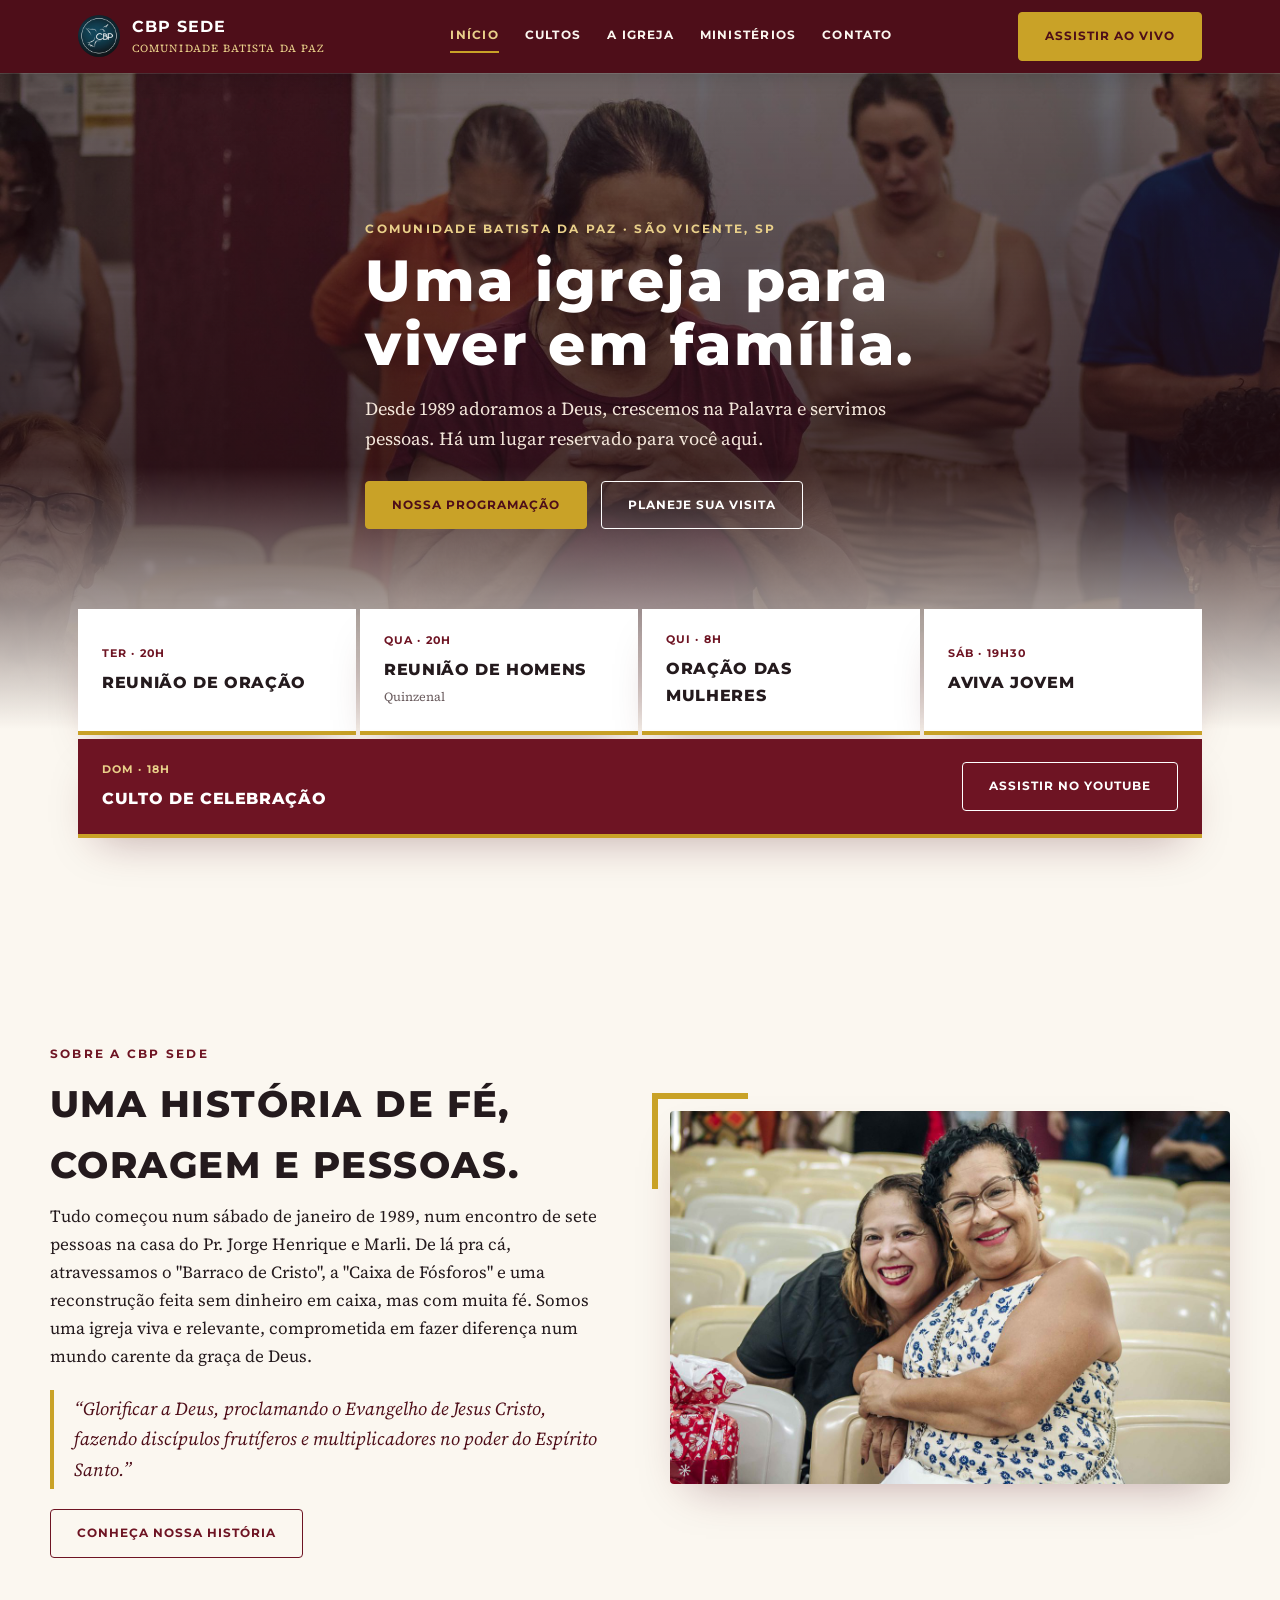
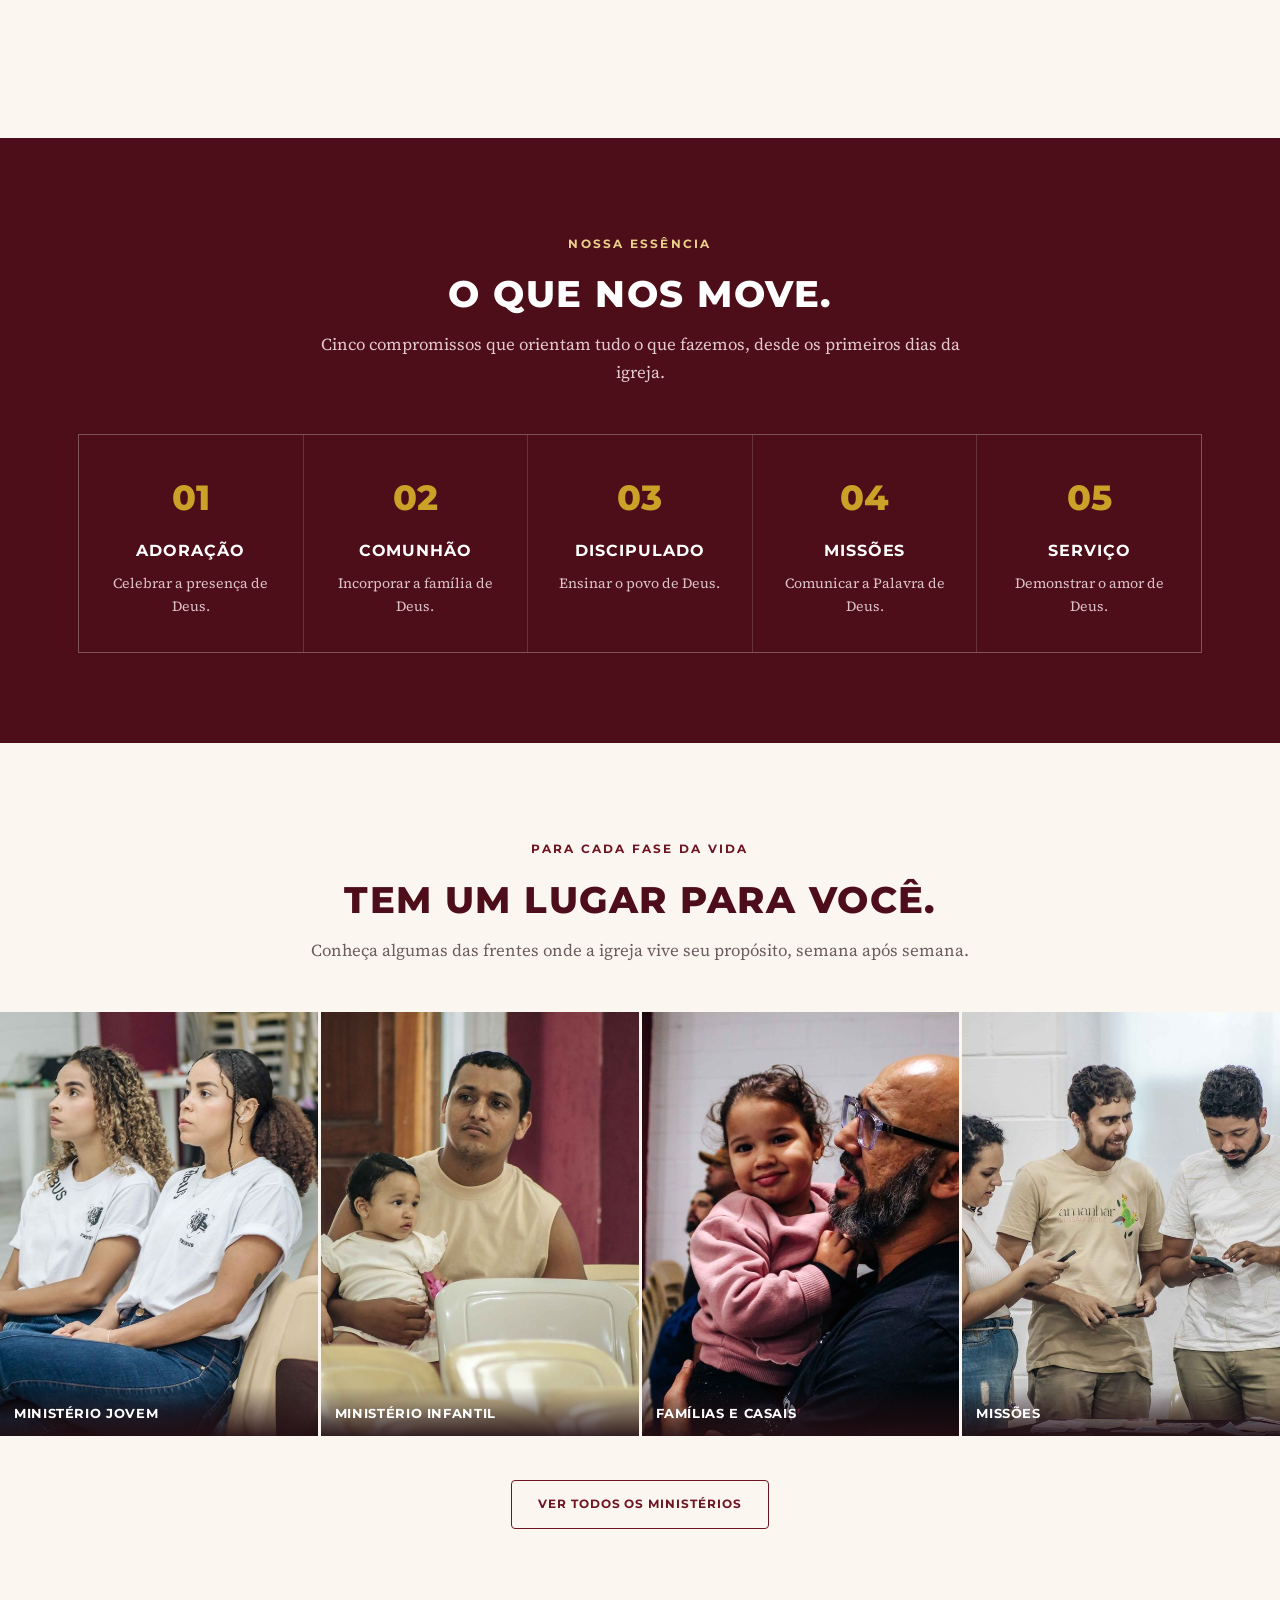
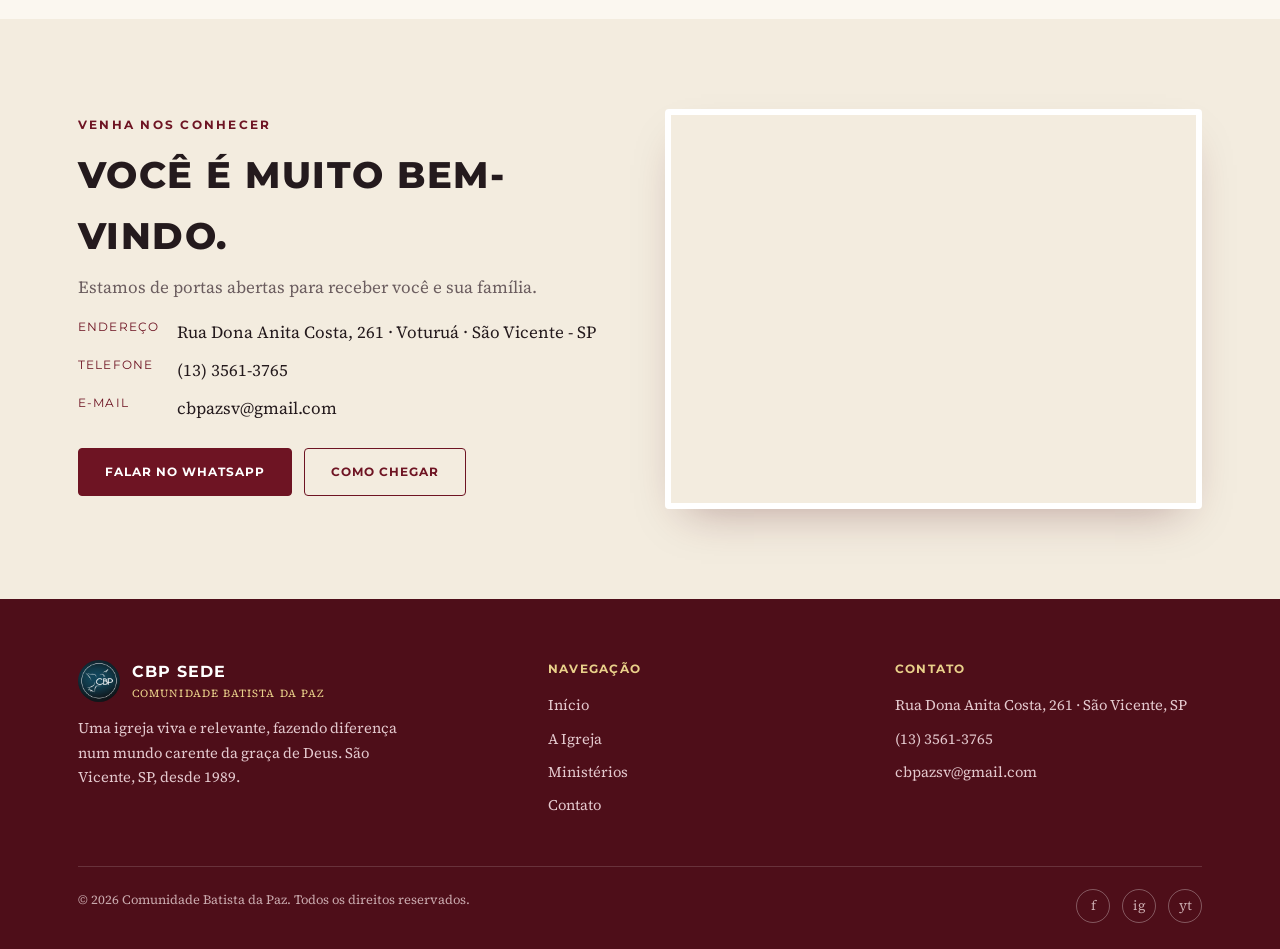
==== commit bff705fa: "Adiciona canal do YouTube: botão Assistir ao Vivo no menu e link no card do Culto de Celebração" ====
--- a/index.html
+++ b/index.html
@@ -30,6 +30,7 @@
       <a href="ministerios.html">Ministérios</a>
       <a href="contato.html">Contato</a>
     </nav>
+    <a href="https://www.youtube.com/@CBPSede" target="_blank" rel="noopener" class="btn gold btn-live">Assistir ao Vivo</a>
     <button class="menu-toggle" aria-label="Abrir menu">☰</button>
   </div>
 </header>
@@ -63,6 +64,7 @@
     </div>
     <div class="card-time hot">
       <div><b>DOM &middot; 18H</b><h4>Culto de Celebração</h4></div>
+      <a href="https://www.youtube.com/@CBPSede" target="_blank" rel="noopener" class="btn outline">Assistir no YouTube</a>
     </div>
   </div>
 </section>
@@ -175,6 +177,7 @@
       <div class="socials">
         <a href="https://www.facebook.com/cbpsede" aria-label="Facebook" target="_blank" rel="noopener">f</a>
         <a href="https://www.instagram.com/cbpsede/" aria-label="Instagram" target="_blank" rel="noopener">ig</a>
+        <a href="https://www.youtube.com/@CBPSede" aria-label="YouTube" target="_blank" rel="noopener">yt</a>
       </div>
     </div>
   </div>
--- a/assets/css/style.css
+++ b/assets/css/style.css
@@ -98,6 +98,8 @@
 }
 nav.main-nav a:hover, nav.main-nver a.active { color: var(--gold-light); border-color: var(--gold); }
 nav.main-nav a.active { color: var(--gold-light); border-color: var(--gold); }
+
+.btn-live { padding: 9px 18px; font-size: 0.7rem; white-space: nowrap; }
 
 .menu-toggle {
   display: none;
@@ -340,6 +342,7 @@
 @media (max-width: 900px) {
   nav.main-nav { display: none; }
   .menu-toggle { display: inline-flex; align-items: center; justify-content: center; }
+  .btn-live { padding: 8px 14px; font-size: 0.62rem; }
   .split, .contact-grid { grid-template-columns: 1fr; }
   .split.reverse { direction: ltr; }
   .split figure { order: -1; }
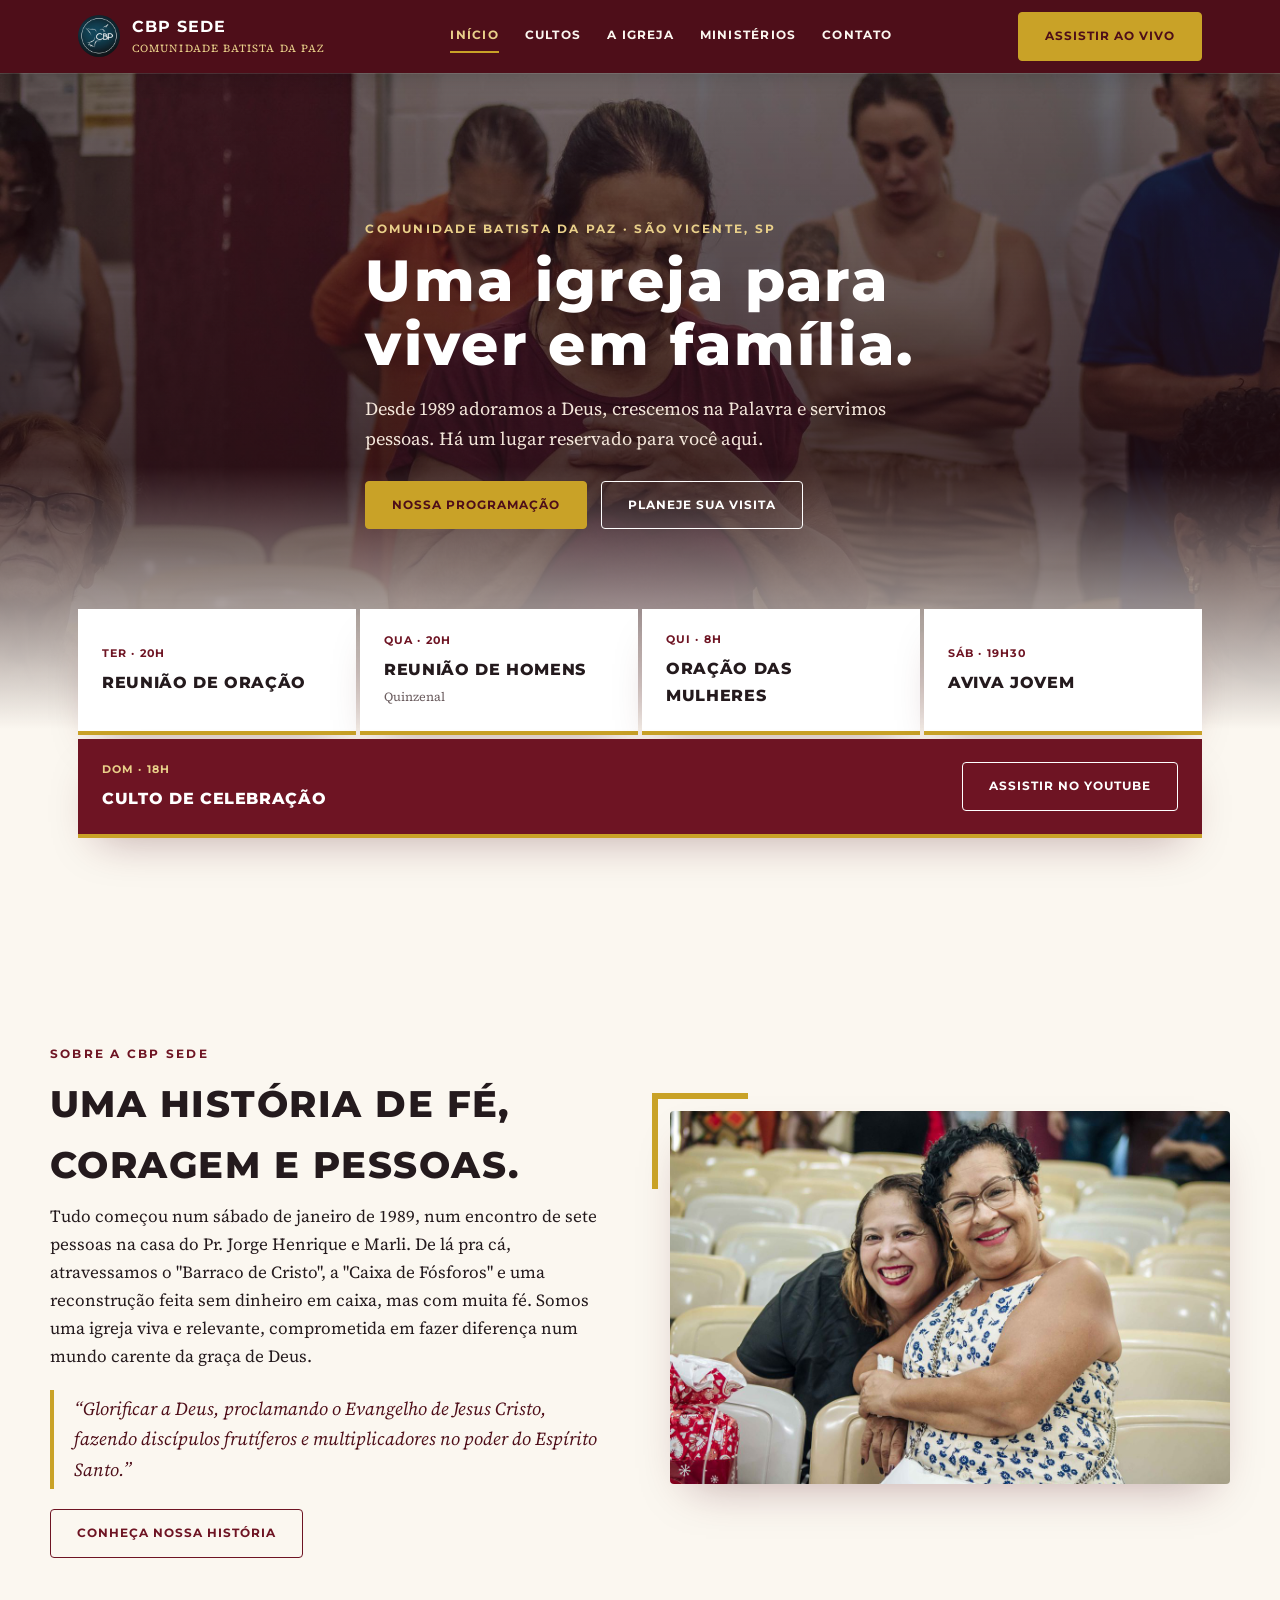
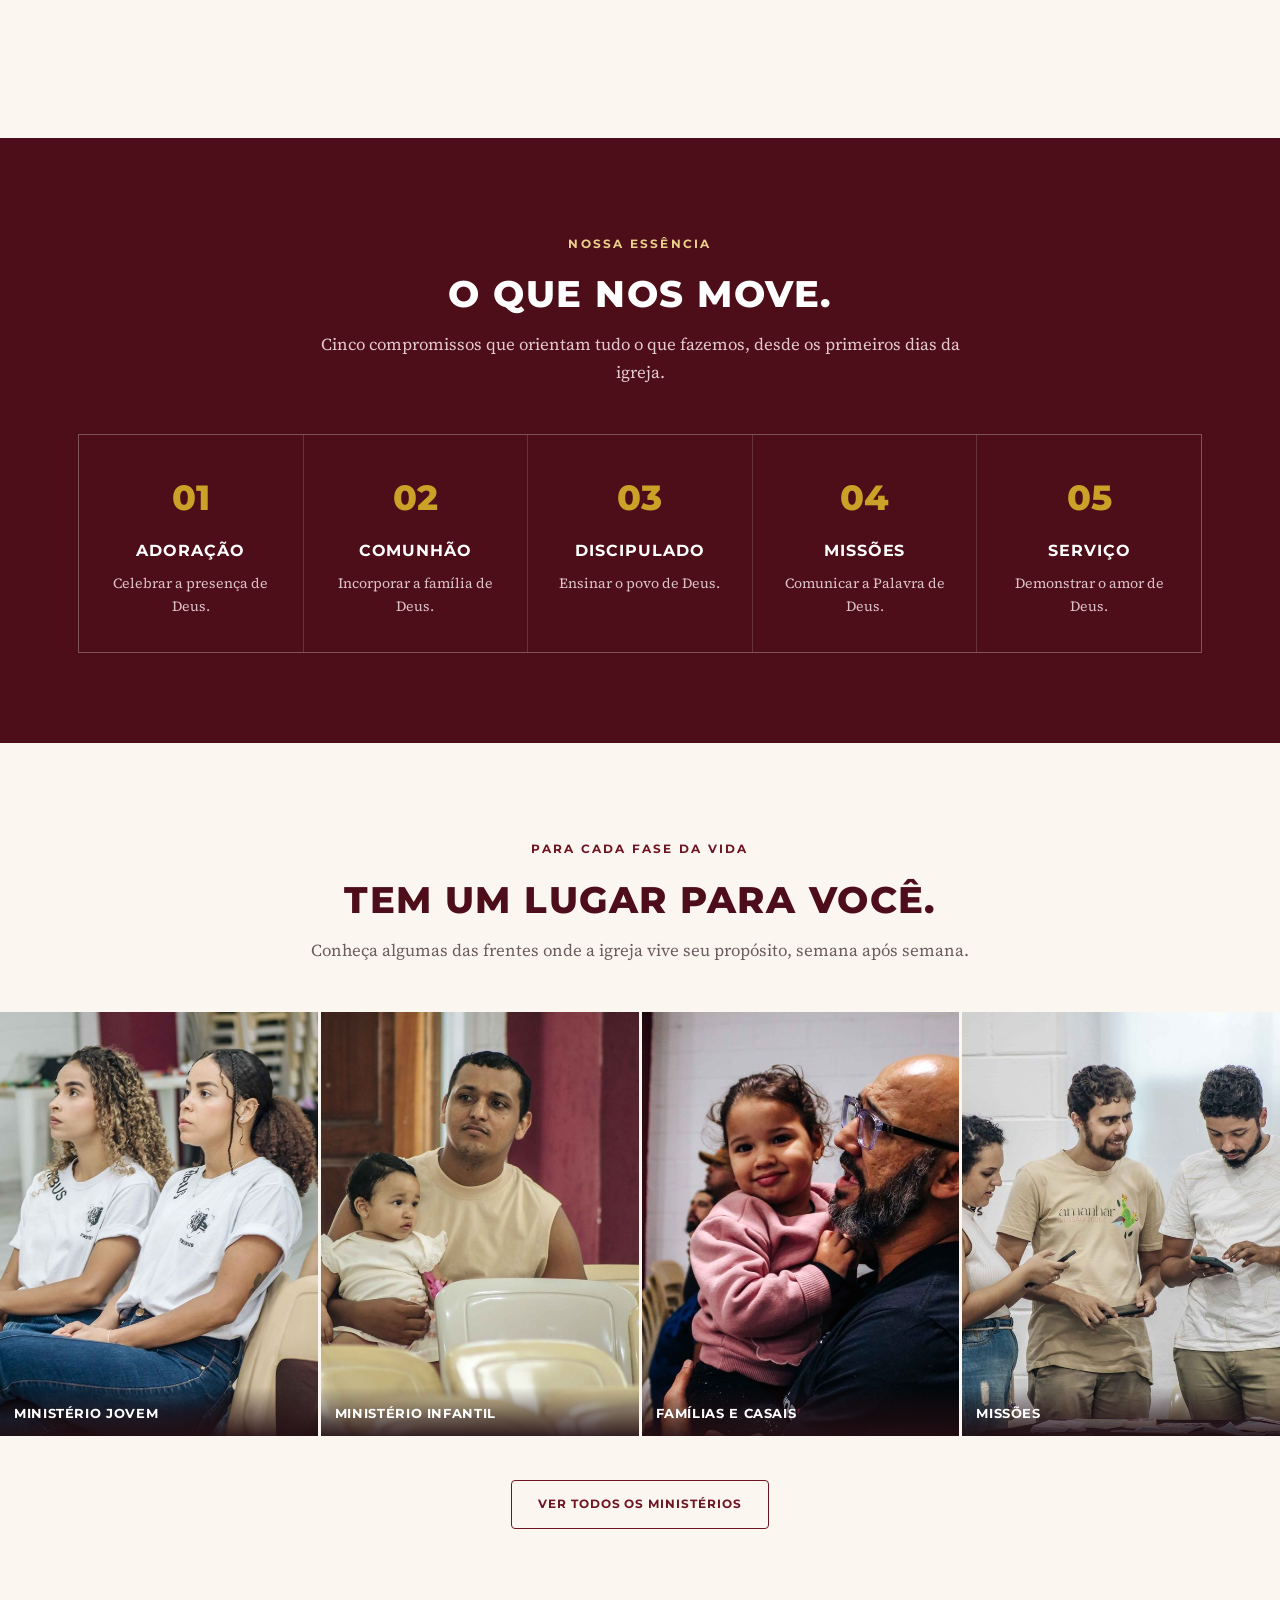
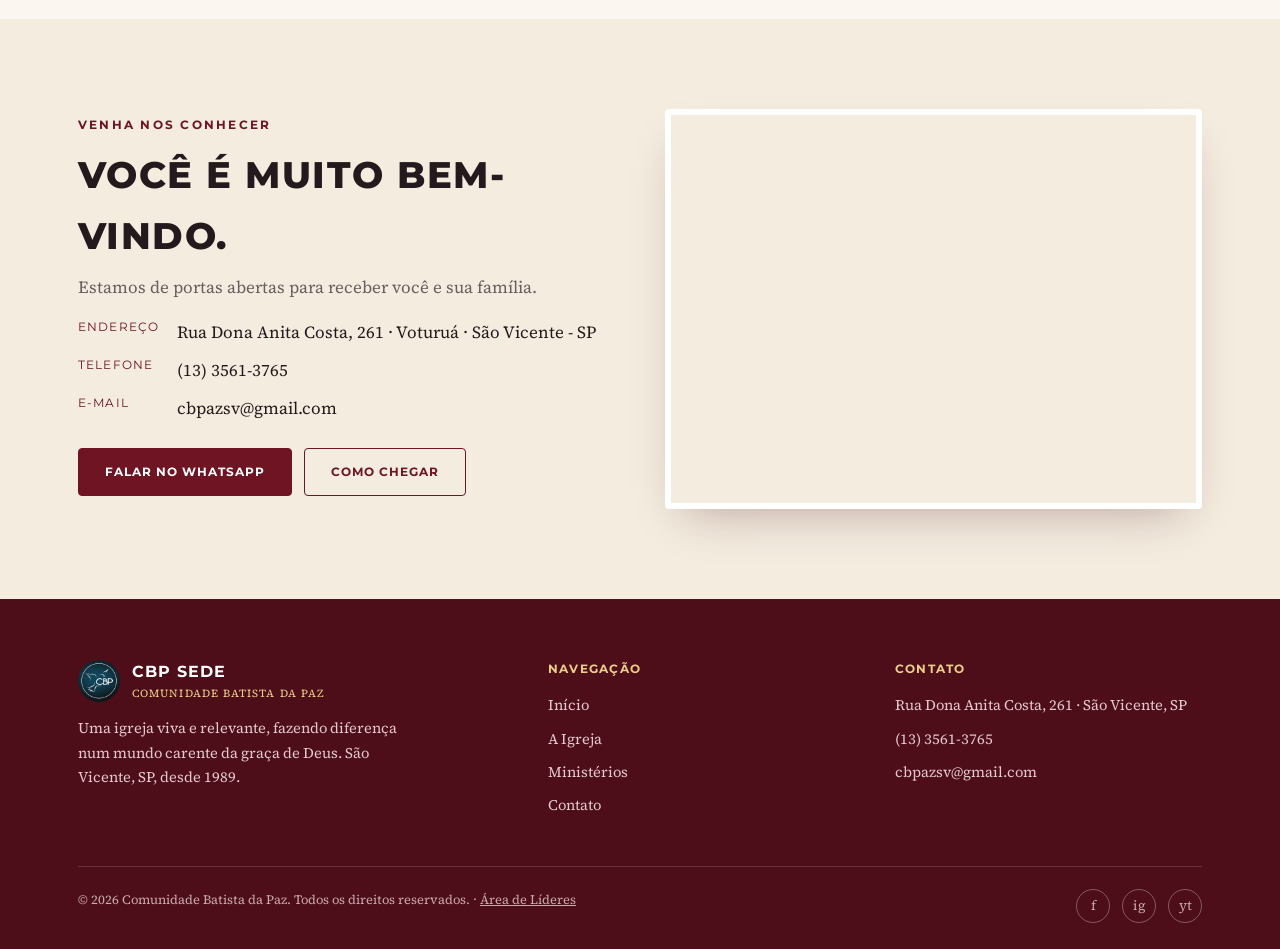
==== commit 2b114e08: "Adiciona link Área de Líderes no rodapé de todas as páginas" ====
--- a/index.html
+++ b/index.html
@@ -173,7 +173,7 @@
       </div>
     </div>
     <div class="footer-bottom">
-      <span>&copy; <span id="year"></span> Comunidade Batista da Paz. Todos os direitos reservados.</span>
+      <span>&copy; <span id="year"></span> Comunidade Batista da Paz. Todos os direitos reservados. &middot; <a href="colaboradores/login.php" style="color:inherit;text-decoration:underline;">Área de Líderes</a></span>
       <div class="socials">
         <a href="https://www.facebook.com/cbpsede" aria-label="Facebook" target="_blank" rel="noopener">f</a>
         <a href="https://www.instagram.com/cbpsede/" aria-label="Instagram" target="_blank" rel="noopener">ig</a>
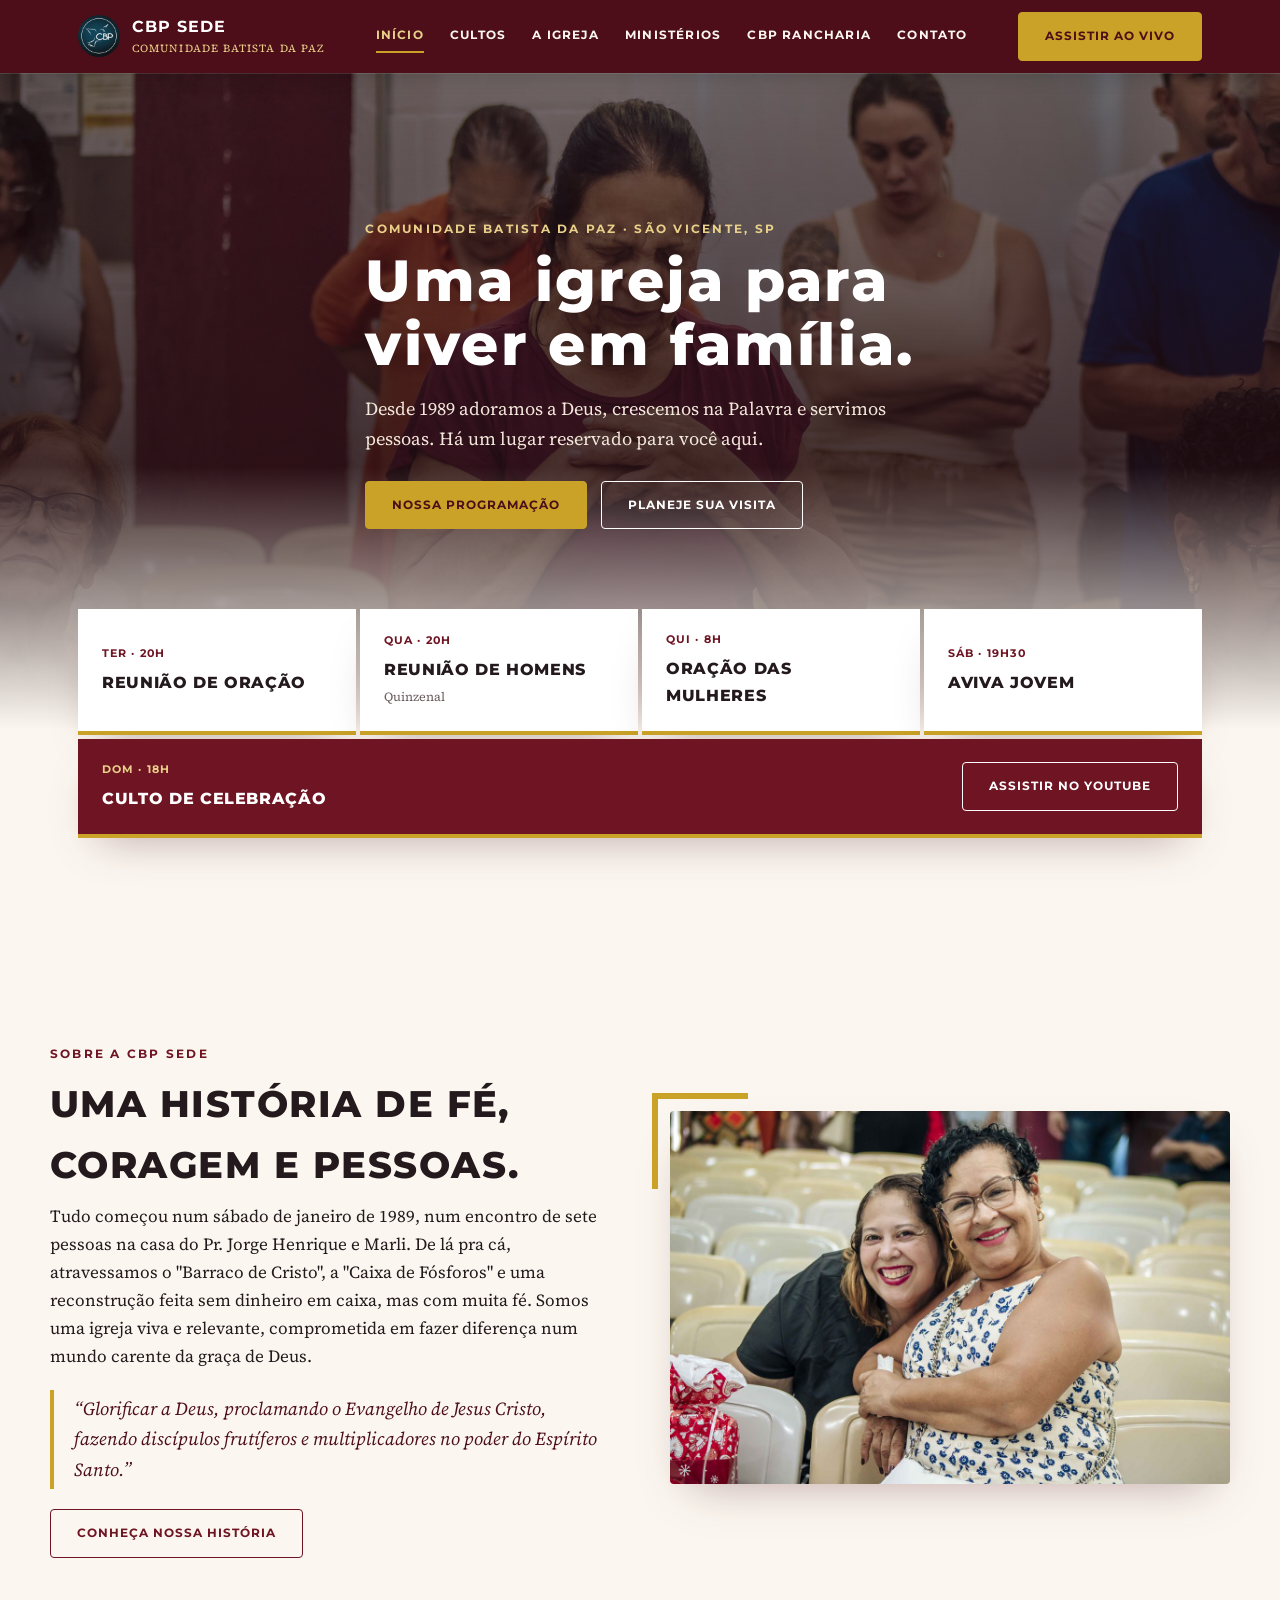
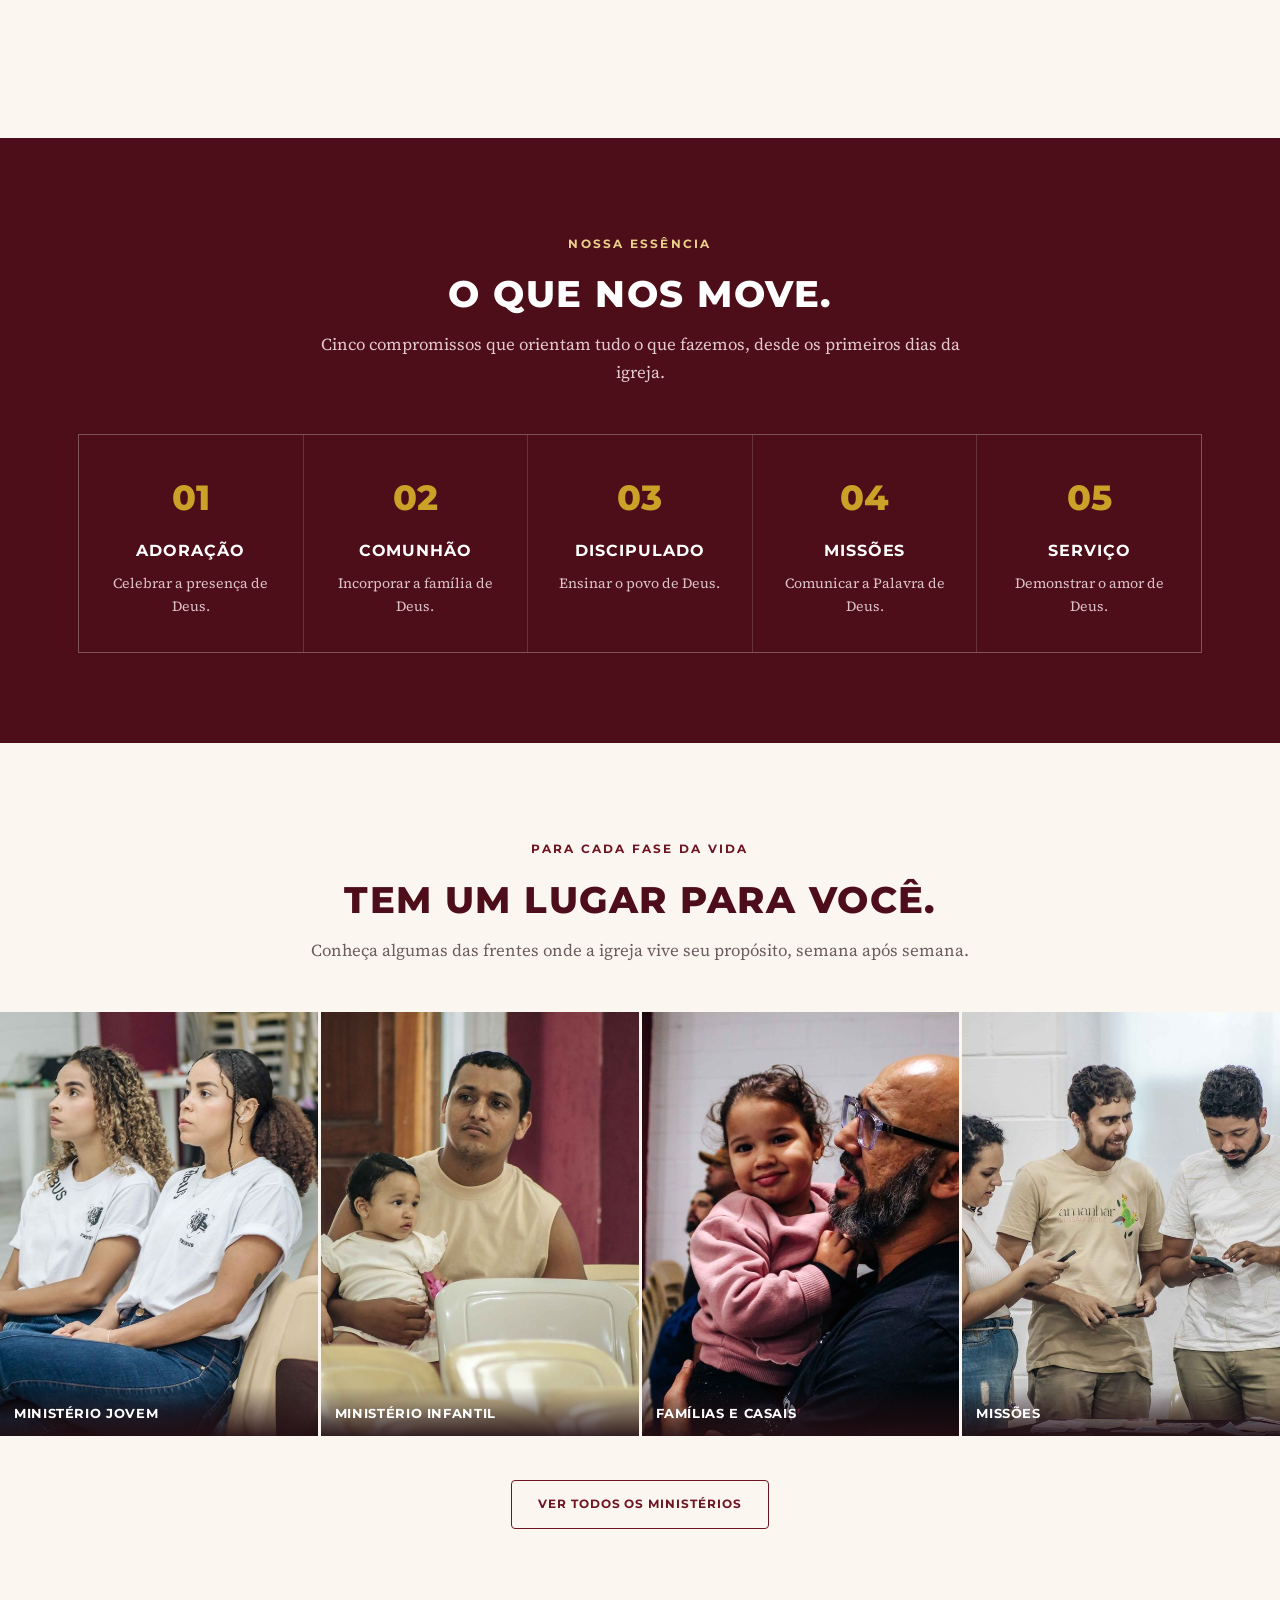
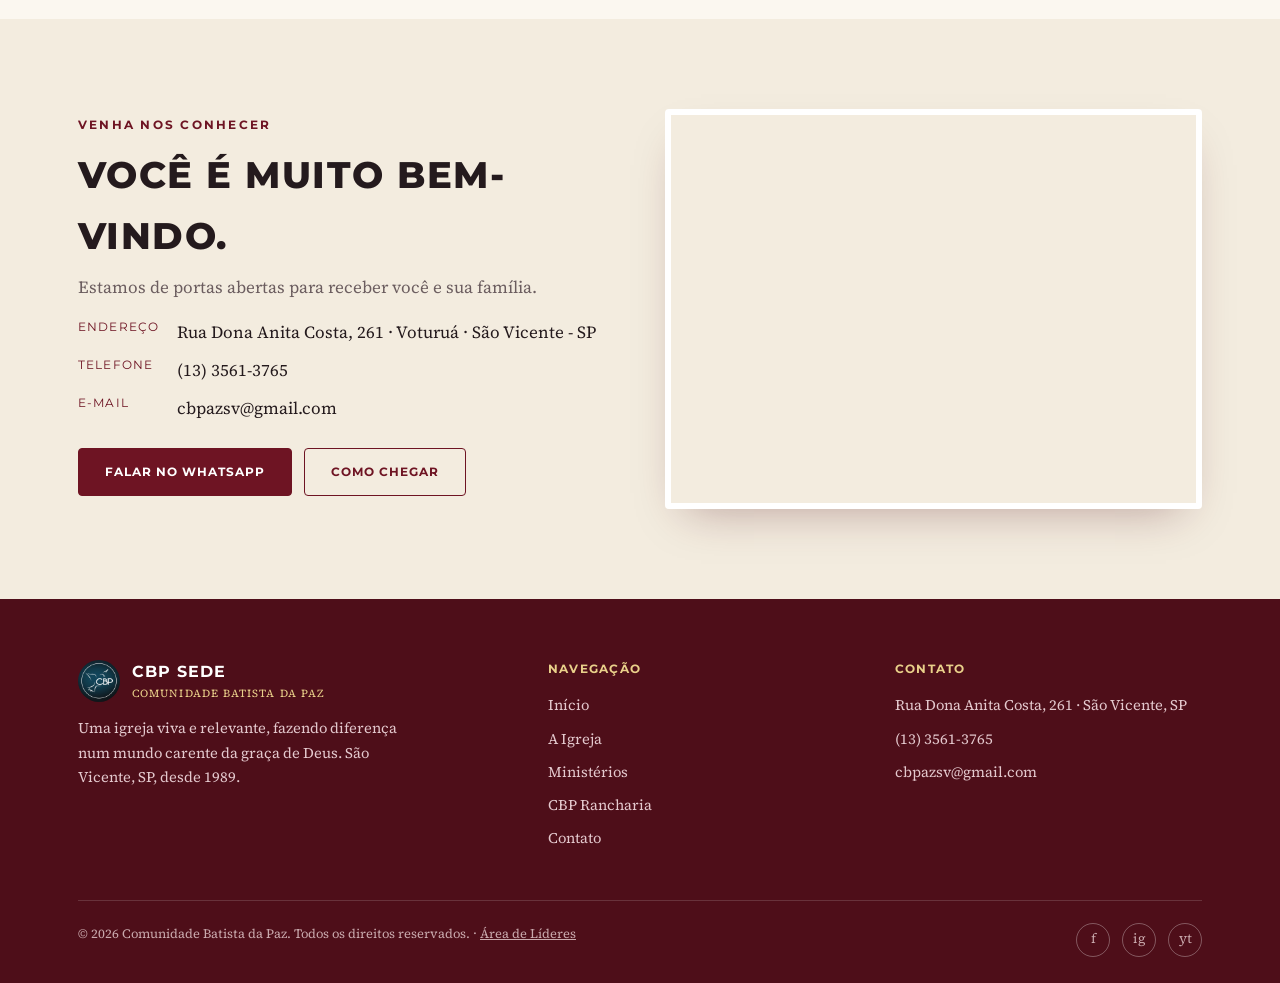
==== commit e1315437: "Adiciona página pública CBP Rancharia com informações da missão Co-Authored-By: Claude Sonnet 5 <nor" ====
--- a/index.html
+++ b/index.html
@@ -28,6 +28,7 @@
       <a href="index.html#agenda">Cultos</a>
       <a href="sobre.html">A Igreja</a>
       <a href="ministerios.html">Ministérios</a>
+      <a href="rancharia.html">CBP Rancharia</a>
       <a href="contato.html">Contato</a>
     </nav>
     <a href="https://www.youtube.com/@CBPSede" target="_blank" rel="noopener" class="btn gold btn-live">Assistir ao Vivo</a>
@@ -160,6 +161,7 @@
           <li><a href="index.html">Início</a></li>
           <li><a href="sobre.html">A Igreja</a></li>
           <li><a href="ministerios.html">Ministérios</a></li>
+          <li><a href="rancharia.html">CBP Rancharia</a></li>
           <li><a href="contato.html">Contato</a></li>
         </ul>
       </div>
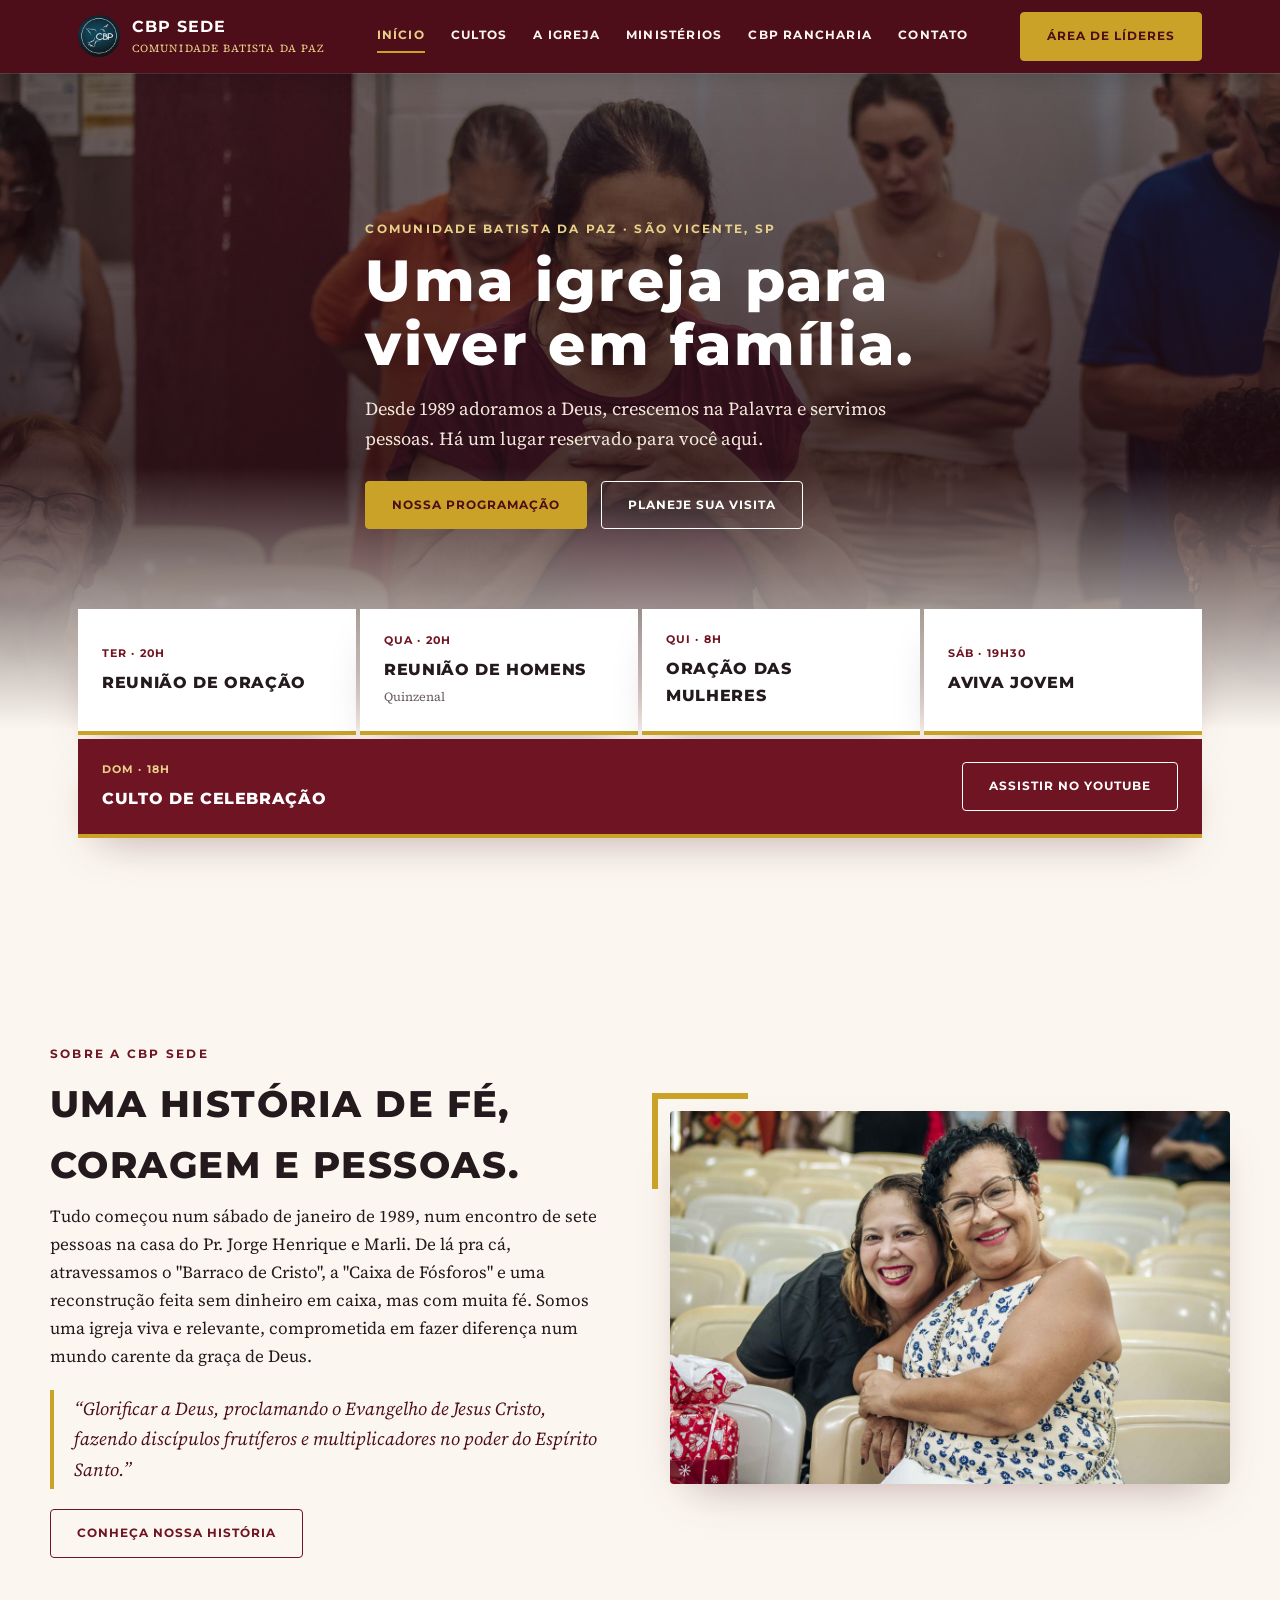
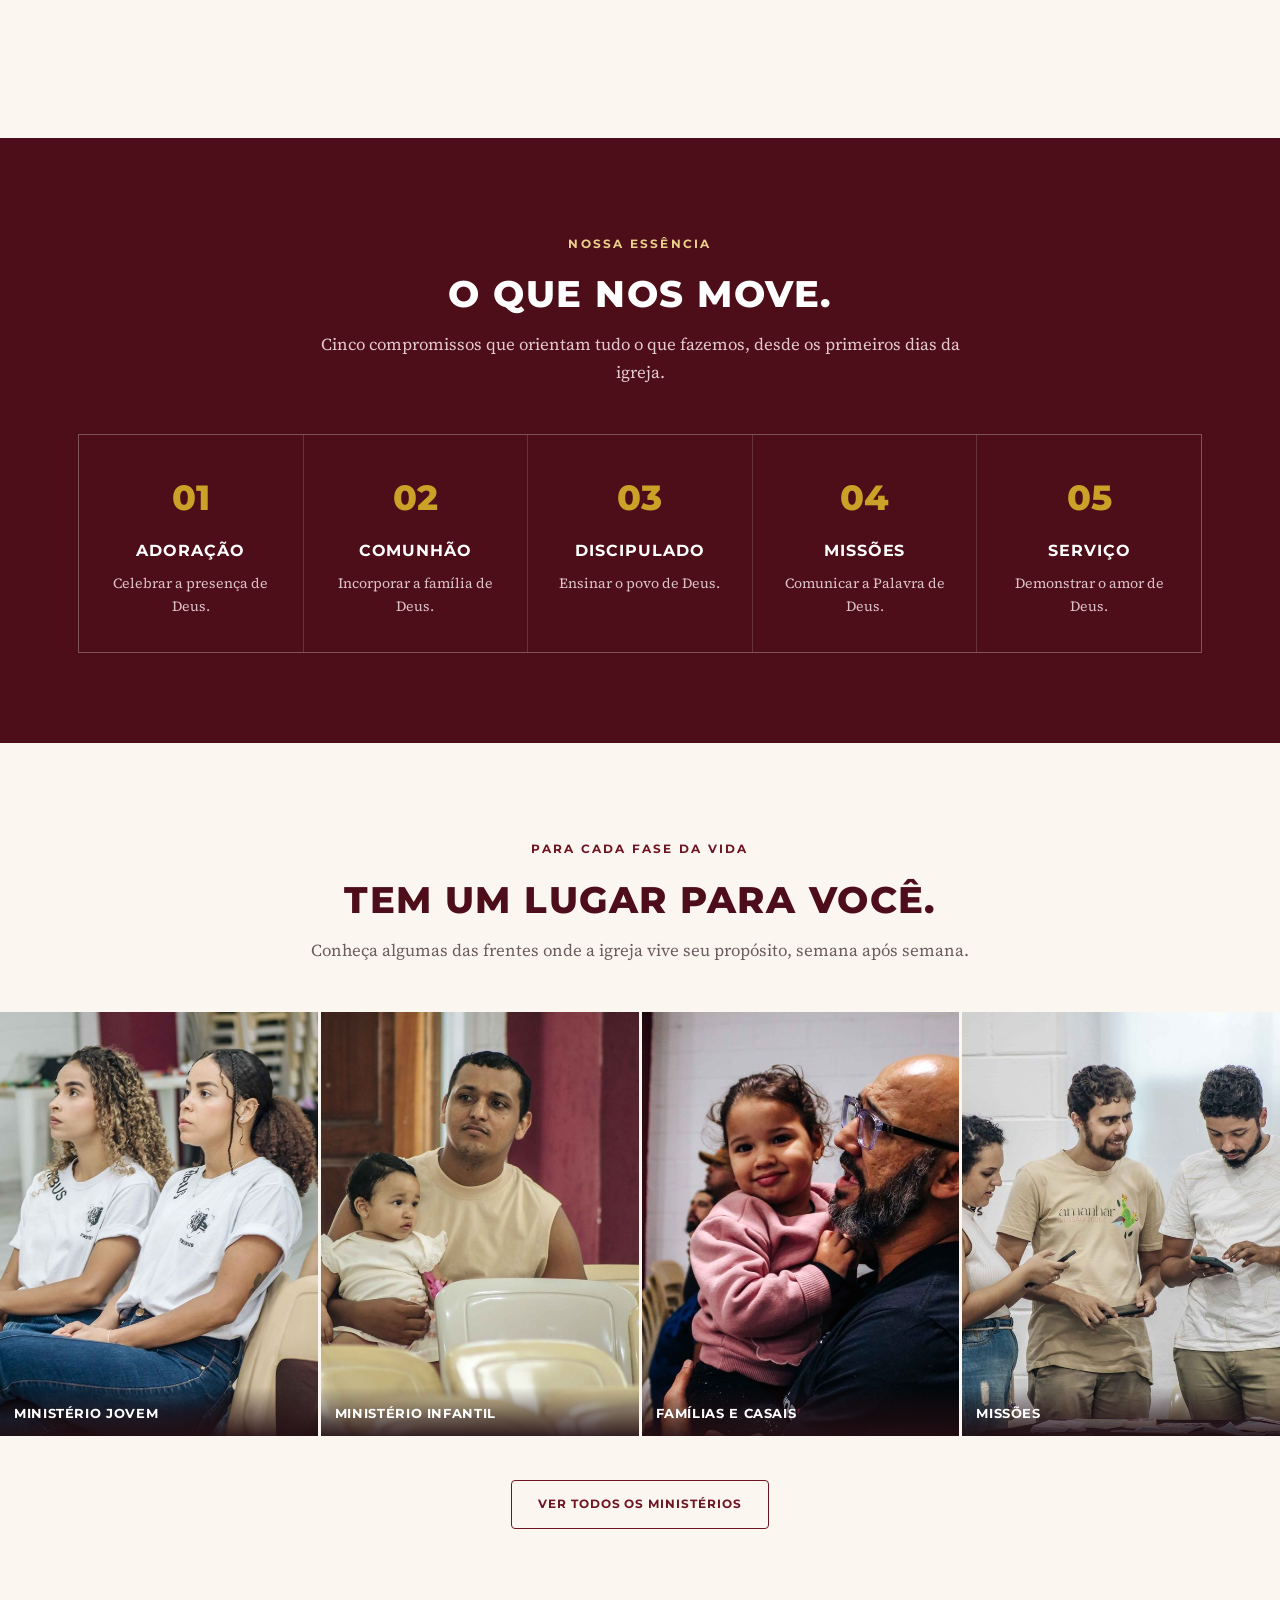
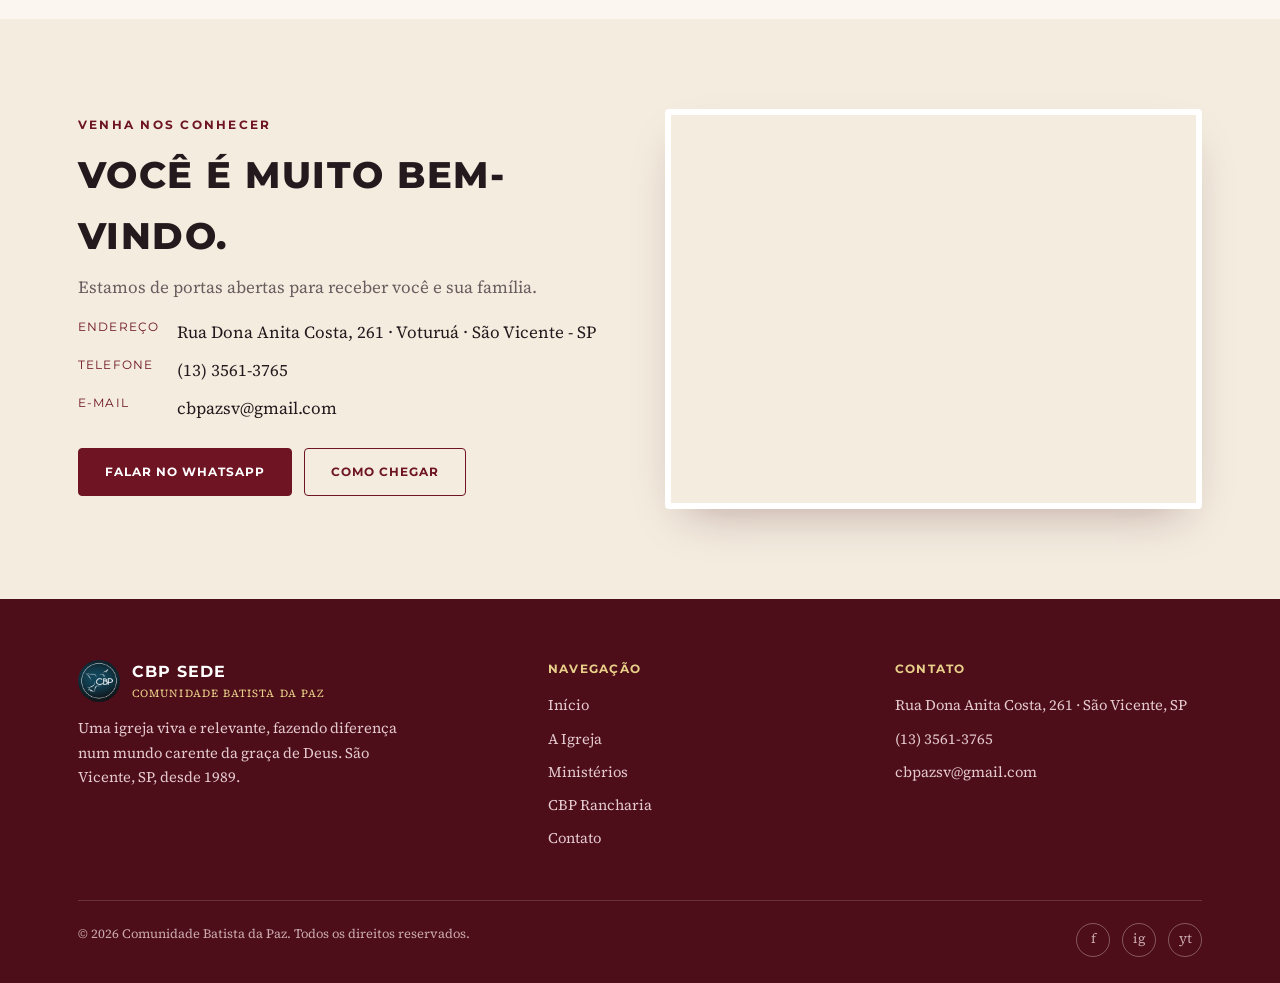
==== commit aa632b30: "Move Área de Líderes para o topo do site, no lugar do botão Assistir ao Vivo Co-Authored-By: Claude " ====
--- a/index.html
+++ b/index.html
@@ -31,7 +31,7 @@
       <a href="rancharia.html">CBP Rancharia</a>
       <a href="contato.html">Contato</a>
     </nav>
-    <a href="https://www.youtube.com/@CBPSede" target="_blank" rel="noopener" class="btn gold btn-live">Assistir ao Vivo</a>
+    <a href="colaboradores/login.php" class="btn gold btn-live">Área de Líderes</a>
     <button class="menu-toggle" aria-label="Abrir menu">☰</button>
   </div>
 </header>
@@ -175,7 +175,7 @@
       </div>
     </div>
     <div class="footer-bottom">
-      <span>&copy; <span id="year"></span> Comunidade Batista da Paz. Todos os direitos reservados. &middot; <a href="colaboradores/login.php" style="color:inherit;text-decoration:underline;">Área de Líderes</a></span>
+      <span>&copy; <span id="year"></span> Comunidade Batista da Paz. Todos os direitos reservados.</span>
       <div class="socials">
         <a href="https://www.facebook.com/cbpsede" aria-label="Facebook" target="_blank" rel="noopener">f</a>
         <a href="https://www.instagram.com/cbpsede/" aria-label="Instagram" target="_blank" rel="noopener">ig</a>
